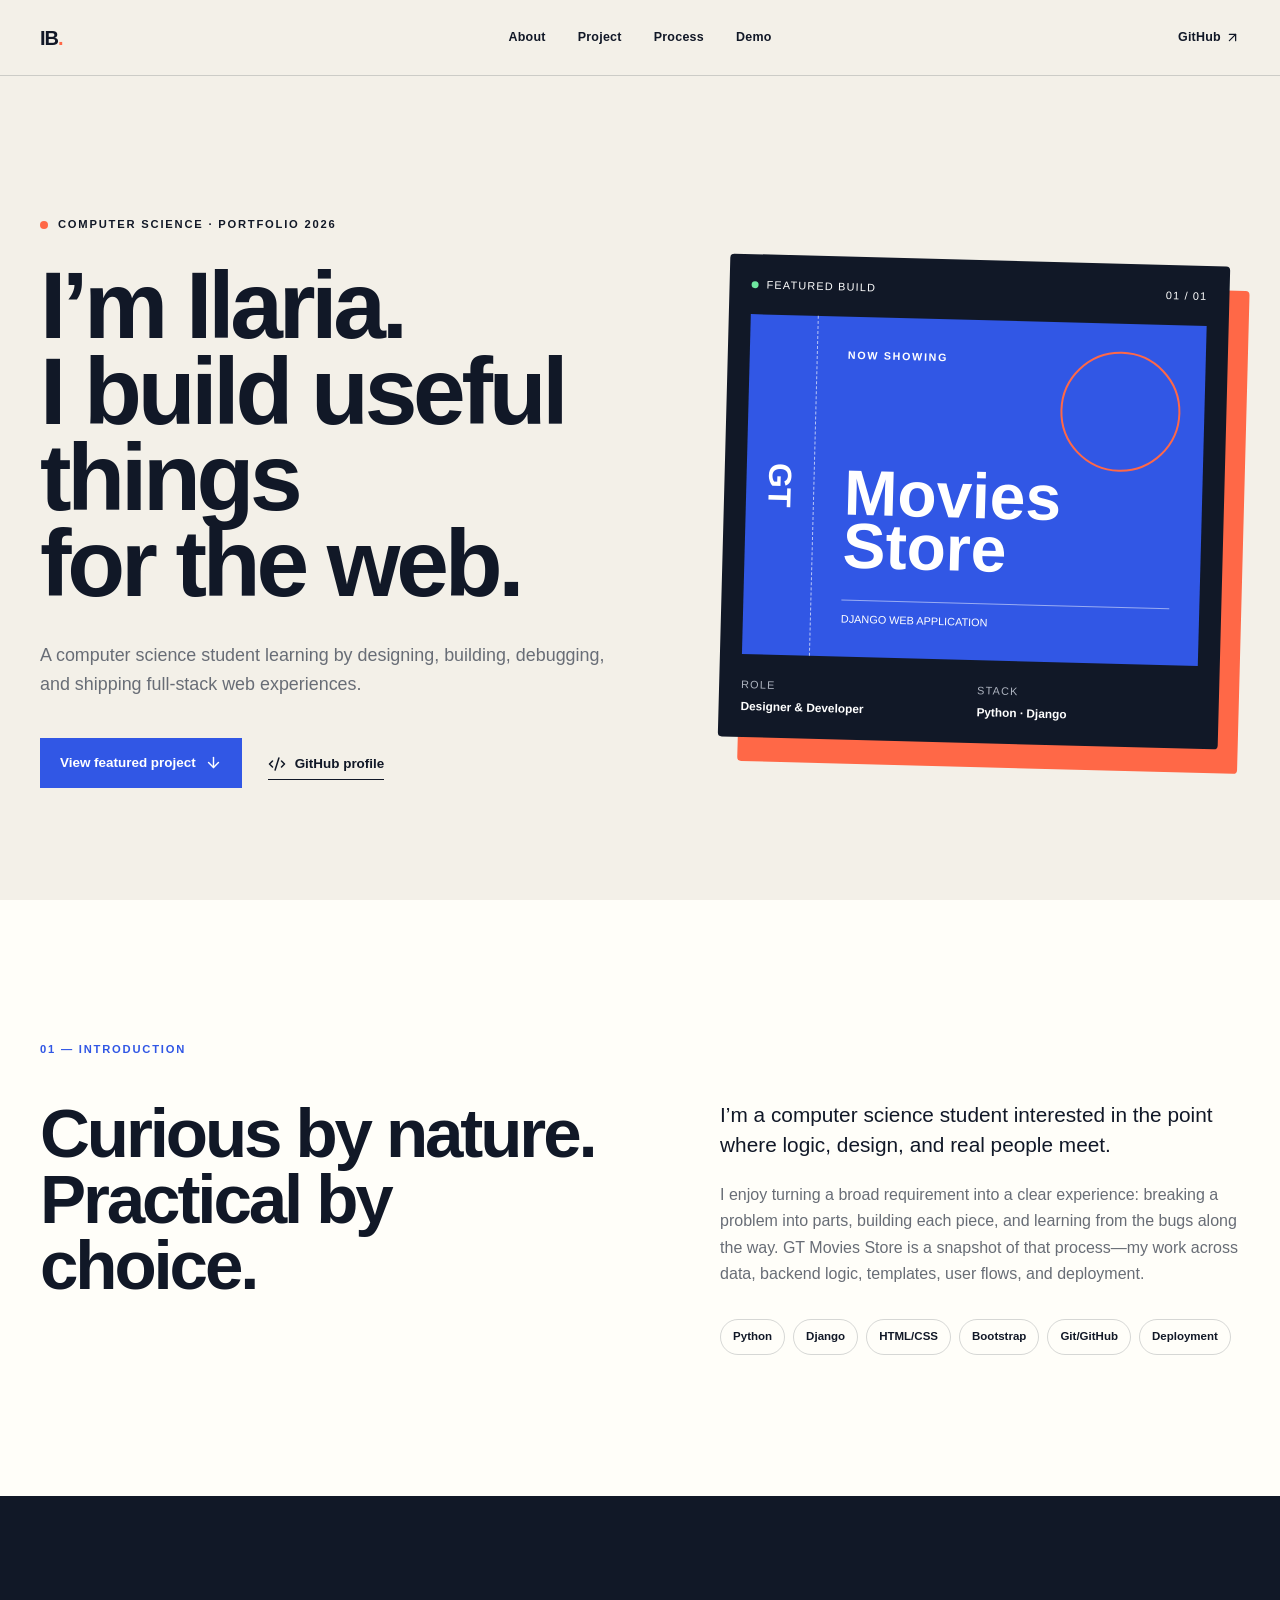
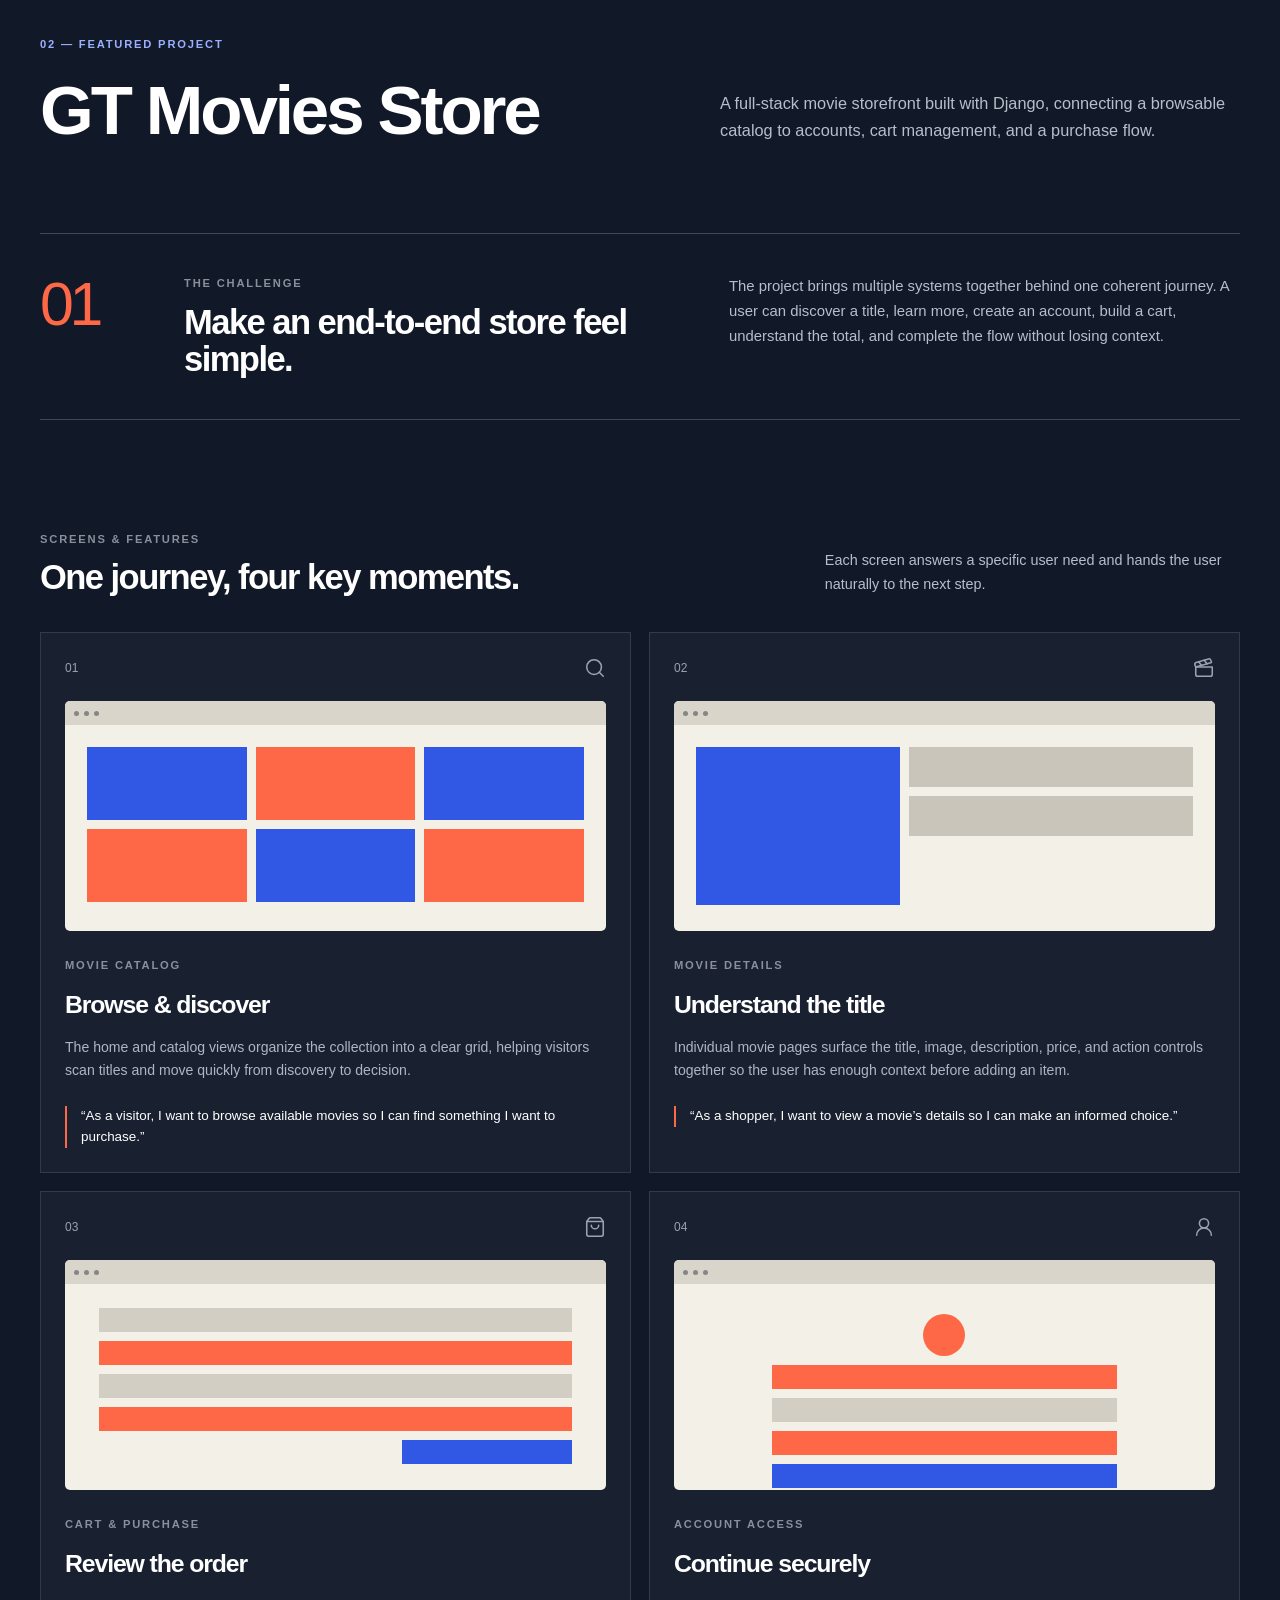
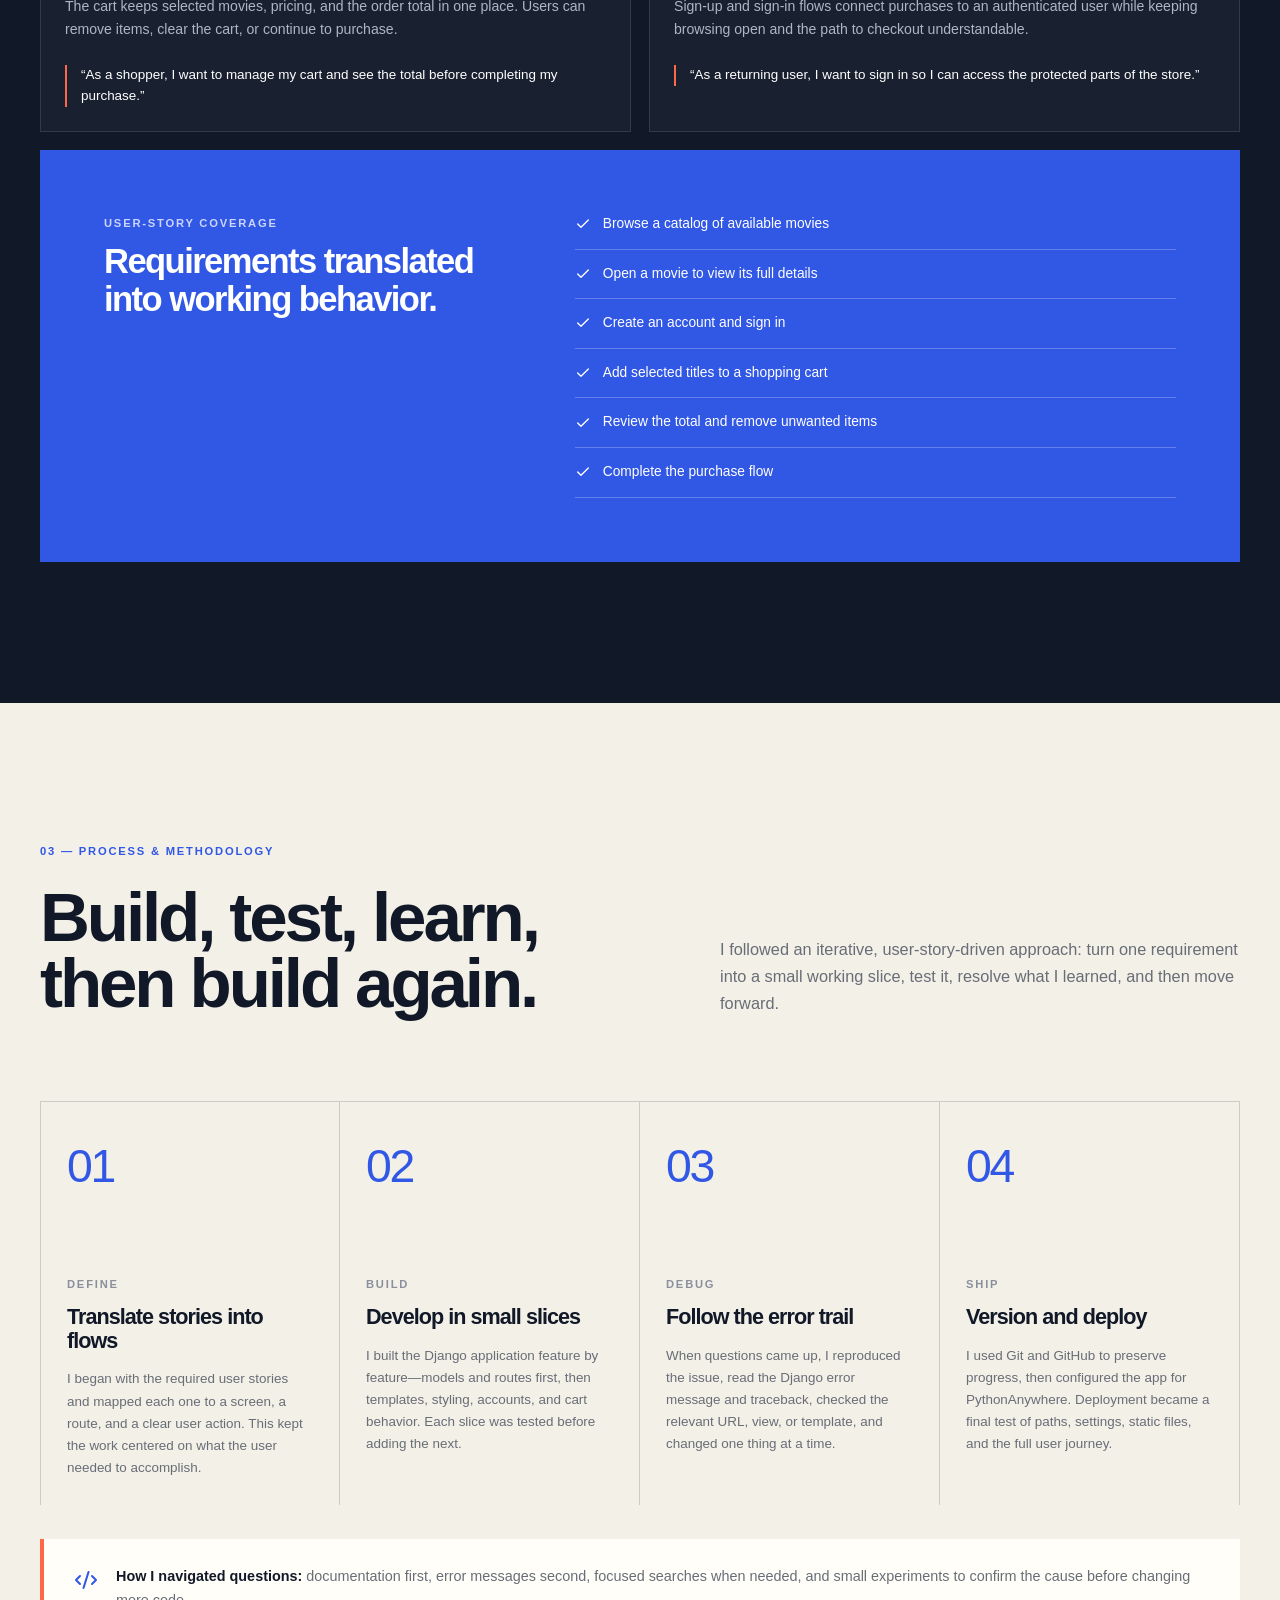
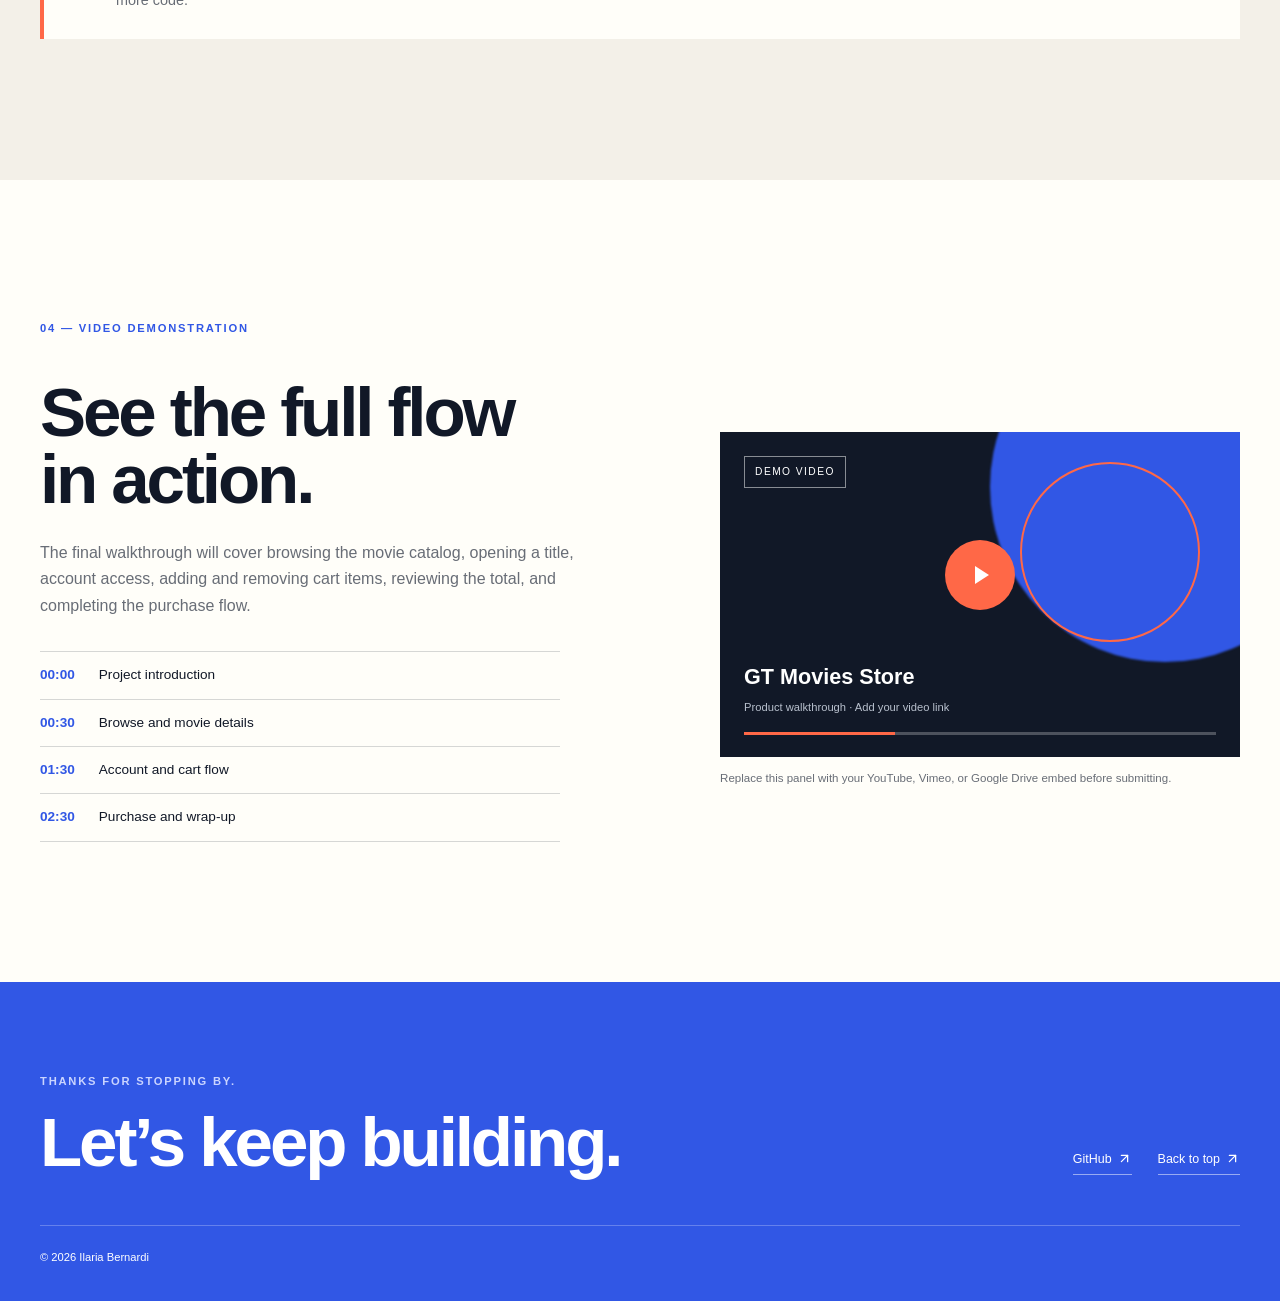
==== index.html @ 0d323225 "Add files via upload Add portfolio site" ====
<!DOCTYPE html><html lang="en"><head><meta charSet="utf-8"/><meta name="viewport" content="width=device-width, initial-scale=1"/><link rel="stylesheet" href="styles.css" data-rsc-css-href="styles.css" data-precedence="vite-rsc/importer-resources"/><link rel="modulepreload" fetchPriority="low" href="/_next/static/chunks/index-D5RfPrYv.js"/><script src="/_next/static/chunks/rolldown-runtime-C60lm6uB.js" type="module" async=""></script><script src="/_next/static/chunks/framework-D_rUT4EX.js" type="module" async=""></script><link rel="modulepreload" href="/_next/static/chunks/layout-segment-context-C2JPy1aR.js" crossorigin=""/><link rel="modulepreload" href="/_next/static/chunks/Icon-BFIcK819.js" crossorigin=""/><title>Ilaria Bernardi — Computer Science Portfolio</title><meta name="description" content="Portfolio of Ilaria Bernardi, featuring the GT Movies Store Django web application, its user stories, development process, and demo."/><meta property="og:title" content="Ilaria Bernardi — Computer Science Portfolio"/><meta property="og:description" content="Designing, building, and shipping useful experiences for the web."/><meta property="og:type" content="website"/><meta name="twitter:card" content="summary"/><meta name="twitter:title" content="Ilaria Bernardi — Computer Science Portfolio"/><meta name="twitter:description" content="Designing, building, and shipping useful experiences for the web."/><script>Object.assign(((self[Symbol.for("vinext.navigationRuntime")]??={bootstrap:{routeManifest:null},functions:{}}).bootstrap.rsc??={rsc:[]}),{params:{},nav:{"pathname":"/","searchParams":[]}})</script><link rel="modulepreload" href="/_next/static/chunks/index-D5RfPrYv.js" />
</head><body><main><header class="site-header"><a class="wordmark" href="#top" aria-label="Ilaria Bernardi, home">IB<span>.</span></a><nav aria-label="Primary navigation"><a href="#about">About</a><a href="#project">Project</a><a href="#process">Process</a><a href="#demo">Demo</a></nav><a class="header-link" href="https://github.com/ibernardi1" target="_blank" rel="noreferrer">GitHub <svg xmlns="http://www.w3.org/2000/svg" width="15" height="15" viewBox="0 0 24 24" fill="none" stroke="currentColor" stroke-width="2" stroke-linecap="round" stroke-linejoin="round" class="lucide lucide-arrow-up-right" aria-hidden="true"><path d="M7 7h10v10"></path><path d="M7 17 17 7"></path></svg></a></header><section class="hero" id="top"><div class="hero-copy"><p class="eyebrow">Computer Science · Portfolio 2026</p><h1>I’m Ilaria.<br/>I build useful things<br/>for the web.</h1><p class="hero-intro">A computer science student learning by designing, building, debugging, and shipping full-stack web experiences.</p><div class="hero-actions"><a class="button button-primary" href="#project">View featured project <svg xmlns="http://www.w3.org/2000/svg" width="17" height="17" viewBox="0 0 24 24" fill="none" stroke="currentColor" stroke-width="2" stroke-linecap="round" stroke-linejoin="round" class="lucide lucide-arrow-down" aria-hidden="true"><path d="M12 5v14"></path><path d="m19 12-7 7-7-7"></path></svg></a><a class="text-link" href="https://github.com/ibernardi1" target="_blank" rel="noreferrer"><svg xmlns="http://www.w3.org/2000/svg" width="18" height="18" viewBox="0 0 24 24" fill="none" stroke="currentColor" stroke-width="2" stroke-linecap="round" stroke-linejoin="round" class="lucide lucide-code-xml" aria-hidden="true"><path d="m18 16 4-4-4-4"></path><path d="m6 8-4 4 4 4"></path><path d="m14.5 4-5 16"></path></svg> GitHub profile</a></div></div><div class="hero-card" aria-label="Featured project summary"><div class="hero-card-top"><span class="status-dot"></span><span>Featured build</span><span class="card-index">01 / 01</span></div><div class="ticket-art" aria-hidden="true"><div class="ticket-spine">GT</div><div class="ticket-main"><span>Now showing</span><strong>Movies<br/>Store</strong><small>Django web application</small></div></div><div class="hero-card-bottom"><div><span>Role</span><strong>Designer &amp; Developer</strong></div><div><span>Stack</span><strong>Python · Django</strong></div></div></div></section><section class="about section" id="about"><div class="section-kicker">01 — Introduction</div><div class="about-grid"><h2>Curious by nature.<br/>Practical by choice.</h2><div class="about-copy"><p class="lead">I’m a computer science student interested in the point where logic, design, and real people meet.</p><p>I enjoy turning a broad requirement into a clear experience: breaking a problem into parts, building each piece, and learning from the bugs along the way. GT Movies Store is a snapshot of that process—my work across data, backend logic, templates, user flows, and deployment.</p><div class="skill-row" aria-label="Technical skills"><span>Python</span><span>Django</span><span>HTML/CSS</span><span>Bootstrap</span><span>Git/GitHub</span><span>Deployment</span></div></div></div></section><section class="project section" id="project"><div class="section-heading"><div><div class="section-kicker">02 — Featured project</div><h2>GT Movies Store</h2></div><p>A full-stack movie storefront built with Django, connecting a browsable catalog to accounts, cart management, and a purchase flow.</p></div><div class="project-overview"><div class="overview-number">01</div><div><p class="mini-label">The challenge</p><h3>Make an end-to-end store feel simple.</h3></div><p>The project brings multiple systems together behind one coherent journey. A user can discover a title, learn more, create an account, build a cart, understand the total, and complete the flow without losing context.</p></div><div class="screen-intro"><div><p class="mini-label">Screens &amp; features</p><h3>One journey, four key moments.</h3></div><p>Each screen answers a specific user need and hands the user naturally to the next step.</p></div><div class="screen-grid"><article class="screen-card"><div class="screen-card-header"><span>01</span><svg xmlns="http://www.w3.org/2000/svg" width="22" height="22" viewBox="0 0 24 24" fill="none" stroke="currentColor" stroke-width="1.7" stroke-linecap="round" stroke-linejoin="round" class="lucide lucide-search" aria-hidden="true"><path d="m21 21-4.34-4.34"></path><circle cx="11" cy="11" r="8"></circle></svg></div><div class="screen-preview" aria-hidden="true"><div class="preview-bar"><i></i><i></i><i></i></div><div class="preview-layout preview-01"><span></span><span></span><span></span><span></span><span></span><span></span></div></div><p class="mini-label">Movie catalog</p><h4>Browse &amp; discover</h4><p>The home and catalog views organize the collection into a clear grid, helping visitors scan titles and move quickly from discovery to decision.</p><blockquote>“<!-- -->As a visitor, I want to browse available movies so I can find something I want to purchase.<!-- -->”</blockquote></article><article class="screen-card"><div class="screen-card-header"><span>02</span><svg xmlns="http://www.w3.org/2000/svg" width="22" height="22" viewBox="0 0 24 24" fill="none" stroke="currentColor" stroke-width="1.7" stroke-linecap="round" stroke-linejoin="round" class="lucide lucide-clapperboard" aria-hidden="true"><path d="m12.296 3.464 3.02 3.956"></path><path d="M20.2 6 3 11l-.9-2.4c-.3-1.1.3-2.2 1.3-2.5l13.5-4c1.1-.3 2.2.3 2.5 1.3z"></path><path d="M3 11h18v8a2 2 0 0 1-2 2H5a2 2 0 0 1-2-2z"></path><path d="m6.18 5.276 3.1 3.899"></path></svg></div><div class="screen-preview" aria-hidden="true"><div class="preview-bar"><i></i><i></i><i></i></div><div class="preview-layout preview-02"><span></span><span></span><span></span><span></span><span></span><span></span></div></div><p class="mini-label">Movie details</p><h4>Understand the title</h4><p>Individual movie pages surface the title, image, description, price, and action controls together so the user has enough context before adding an item.</p><blockquote>“<!-- -->As a shopper, I want to view a movie’s details so I can make an informed choice.<!-- -->”</blockquote></article><article class="screen-card"><div class="screen-card-header"><span>03</span><svg xmlns="http://www.w3.org/2000/svg" width="22" height="22" viewBox="0 0 24 24" fill="none" stroke="currentColor" stroke-width="1.7" stroke-linecap="round" stroke-linejoin="round" class="lucide lucide-shopping-bag" aria-hidden="true"><path d="M16 10a4 4 0 0 1-8 0"></path><path d="M3.103 6.034h17.794"></path><path d="M3.4 5.467a2 2 0 0 0-.4 1.2V20a2 2 0 0 0 2 2h14a2 2 0 0 0 2-2V6.667a2 2 0 0 0-.4-1.2l-2-2.667A2 2 0 0 0 17 2H7a2 2 0 0 0-1.6.8z"></path></svg></div><div class="screen-preview" aria-hidden="true"><div class="preview-bar"><i></i><i></i><i></i></div><div class="preview-layout preview-03"><span></span><span></span><span></span><span></span><span></span><span></span></div></div><p class="mini-label">Cart &amp; purchase</p><h4>Review the order</h4><p>The cart keeps selected movies, pricing, and the order total in one place. Users can remove items, clear the cart, or continue to purchase.</p><blockquote>“<!-- -->As a shopper, I want to manage my cart and see the total before completing my purchase.<!-- -->”</blockquote></article><article class="screen-card"><div class="screen-card-header"><span>04</span><svg xmlns="http://www.w3.org/2000/svg" width="22" height="22" viewBox="0 0 24 24" fill="none" stroke="currentColor" stroke-width="1.7" stroke-linecap="round" stroke-linejoin="round" class="lucide lucide-user-round" aria-hidden="true"><circle cx="12" cy="8" r="5"></circle><path d="M20 21a8 8 0 0 0-16 0"></path></svg></div><div class="screen-preview" aria-hidden="true"><div class="preview-bar"><i></i><i></i><i></i></div><div class="preview-layout preview-04"><span></span><span></span><span></span><span></span><span></span><span></span></div></div><p class="mini-label">Account access</p><h4>Continue securely</h4><p>Sign-up and sign-in flows connect purchases to an authenticated user while keeping browsing open and the path to checkout understandable.</p><blockquote>“<!-- -->As a returning user, I want to sign in so I can access the protected parts of the store.<!-- -->”</blockquote></article></div><div class="stories-panel"><div><p class="mini-label">User-story coverage</p><h3>Requirements translated into working behavior.</h3></div><ul><li><svg xmlns="http://www.w3.org/2000/svg" width="16" height="16" viewBox="0 0 24 24" fill="none" stroke="currentColor" stroke-width="2" stroke-linecap="round" stroke-linejoin="round" class="lucide lucide-check" aria-hidden="true"><path d="M20 6 9 17l-5-5"></path></svg>Browse a catalog of available movies</li><li><svg xmlns="http://www.w3.org/2000/svg" width="16" height="16" viewBox="0 0 24 24" fill="none" stroke="currentColor" stroke-width="2" stroke-linecap="round" stroke-linejoin="round" class="lucide lucide-check" aria-hidden="true"><path d="M20 6 9 17l-5-5"></path></svg>Open a movie to view its full details</li><li><svg xmlns="http://www.w3.org/2000/svg" width="16" height="16" viewBox="0 0 24 24" fill="none" stroke="currentColor" stroke-width="2" stroke-linecap="round" stroke-linejoin="round" class="lucide lucide-check" aria-hidden="true"><path d="M20 6 9 17l-5-5"></path></svg>Create an account and sign in</li><li><svg xmlns="http://www.w3.org/2000/svg" width="16" height="16" viewBox="0 0 24 24" fill="none" stroke="currentColor" stroke-width="2" stroke-linecap="round" stroke-linejoin="round" class="lucide lucide-check" aria-hidden="true"><path d="M20 6 9 17l-5-5"></path></svg>Add selected titles to a shopping cart</li><li><svg xmlns="http://www.w3.org/2000/svg" width="16" height="16" viewBox="0 0 24 24" fill="none" stroke="currentColor" stroke-width="2" stroke-linecap="round" stroke-linejoin="round" class="lucide lucide-check" aria-hidden="true"><path d="M20 6 9 17l-5-5"></path></svg>Review the total and remove unwanted items</li><li><svg xmlns="http://www.w3.org/2000/svg" width="16" height="16" viewBox="0 0 24 24" fill="none" stroke="currentColor" stroke-width="2" stroke-linecap="round" stroke-linejoin="round" class="lucide lucide-check" aria-hidden="true"><path d="M20 6 9 17l-5-5"></path></svg>Complete the purchase flow</li></ul></div></section><section class="process section" id="process"><div class="section-heading process-heading"><div><div class="section-kicker">03 — Process &amp; methodology</div><h2>Build, test, learn,<br/>then build again.</h2></div><p>I followed an iterative, user-story-driven approach: turn one requirement into a small working slice, test it, resolve what I learned, and then move forward.</p></div><div class="process-list"><article><span class="process-number">0<!-- -->1</span><p class="mini-label">Define</p><h3>Translate stories into flows</h3><p>I began with the required user stories and mapped each one to a screen, a route, and a clear user action. This kept the work centered on what the user needed to accomplish.</p></article><article><span class="process-number">0<!-- -->2</span><p class="mini-label">Build</p><h3>Develop in small slices</h3><p>I built the Django application feature by feature—models and routes first, then templates, styling, accounts, and cart behavior. Each slice was tested before adding the next.</p></article><article><span class="process-number">0<!-- -->3</span><p class="mini-label">Debug</p><h3>Follow the error trail</h3><p>When questions came up, I reproduced the issue, read the Django error message and traceback, checked the relevant URL, view, or template, and changed one thing at a time.</p></article><article><span class="process-number">0<!-- -->4</span><p class="mini-label">Ship</p><h3>Version and deploy</h3><p>I used Git and GitHub to preserve progress, then configured the app for PythonAnywhere. Deployment became a final test of paths, settings, static files, and the full user journey.</p></article></div><div class="method-note"><svg xmlns="http://www.w3.org/2000/svg" width="24" height="24" viewBox="0 0 24 24" fill="none" stroke="currentColor" stroke-width="2" stroke-linecap="round" stroke-linejoin="round" class="lucide lucide-code-xml" aria-hidden="true"><path d="m18 16 4-4-4-4"></path><path d="m6 8-4 4 4 4"></path><path d="m14.5 4-5 16"></path></svg><p><strong>How I navigated questions:</strong> documentation first, error messages second, focused searches when needed, and small experiments to confirm the cause before changing more code.</p></div></section><section class="demo section" id="demo"><div class="section-kicker">04 — Video demonstration</div><div class="demo-grid"><div><h2>See the full flow<br/>in action.</h2><p>The final walkthrough will cover browsing the movie catalog, opening a title, account access, adding and removing cart items, reviewing the total, and completing the purchase flow.</p><ol><li><span>00:00</span> Project introduction</li><li><span>00:30</span> Browse and movie details</li><li><span>01:30</span> Account and cart flow</li><li><span>02:30</span> Purchase and wrap-up</li></ol></div><div class="video-placeholder"><div class="video-frame"><div class="video-label">Demo video</div><div class="play-button" aria-hidden="true"><span></span></div><div class="video-copy"><strong>GT Movies Store</strong><span>Product walkthrough · Add your video link</span></div><div class="video-progress"><span></span></div></div><p>Replace this panel with your YouTube, Vimeo, or Google Drive embed before submitting.</p></div></div></section><footer><div><p class="eyebrow">Thanks for stopping by.</p><h2>Let’s keep building.</h2></div><div class="footer-links"><a href="https://github.com/ibernardi1" target="_blank" rel="noreferrer">GitHub <svg xmlns="http://www.w3.org/2000/svg" width="15" height="15" viewBox="0 0 24 24" fill="none" stroke="currentColor" stroke-width="2" stroke-linecap="round" stroke-linejoin="round" class="lucide lucide-arrow-up-right" aria-hidden="true"><path d="M7 7h10v10"></path><path d="M7 17 17 7"></path></svg></a><a href="#top">Back to top <svg xmlns="http://www.w3.org/2000/svg" width="15" height="15" viewBox="0 0 24 24" fill="none" stroke="currentColor" stroke-width="2" stroke-linecap="round" stroke-linejoin="round" class="lucide lucide-arrow-up-right" aria-hidden="true"><path d="M7 7h10v10"></path><path d="M7 17 17 7"></path></svg></a></div><p class="copyright">© 2026 Ilaria Bernardi</p></footer></main><script type="module" src="/_next/static/chunks/index-D5RfPrYv.js" id="_R_" async=""></script><script>((self[Symbol.for("vinext.navigationRuntime")]??={bootstrap:{routeManifest:null},functions:{}}).bootstrap.rsc??={rsc:[]}).rsc.push("0:{\"page:/\":\"$L1\",\"layout:/\":\"$L2\",\"route:/\":\"$L3\",\"__route\":\"route:/\",\"__interceptionContext\":null,\"__layoutIds\":[\"layout:/\"],\"__rootLayout\":\"/\",\"__bfcacheSegmentIdentities\":{\"layout:/\":\"[\\\"layout\\\",\\\"layout:/\\\",\\\"root-boundary:/\\\",\\\"\\\"]\",\"page:/\":\"[\\\"page\\\",\\\"page:/\\\",\\\"root-boundary:/\\\",\\\"\\\"]\"},\"__srcPage\":[\"page\"],\"__layoutFlags\":{\"layout:/\":\"s\"},\"__artifactCompatibility\":{\"schemaVersion\":1,\"graphVersion\":\"app-route-graph:1177fd80f83fa7b0\",\"deploymentVersion\":\"fceb6784-4824-4430-a754-8d3ae7338daf\",\"appElementsSchemaVersion\":1,\"rscPayloadSchemaVersion\":1,\"rootBoundaryId\":\"/\",\"renderEpoch\":null}}\n")</script><script>((self[Symbol.for("vinext.navigationRuntime")]??={bootstrap:{routeManifest:null},functions:{}}).bootstrap.rsc??={rsc:[]}).rsc.push("4:I[\"8c0f216c4604\",[],\"Children\",1]\n")</script><script>((self[Symbol.for("vinext.navigationRuntime")]??={bootstrap:{routeManifest:null},functions:{}}).bootstrap.rsc??={rsc:[]}).rsc.push("5:I[\"593f344dc510\",[],\"GlobalErrorBoundary\",1]\n")</script><script>((self[Symbol.for("vinext.navigationRuntime")]??={bootstrap:{routeManifest:null},functions:{}}).bootstrap.rsc??={rsc:[]}).rsc.push("6:I[\"0b874ad30386\",[],\"default\",1]\n")</script><script>((self[Symbol.for("vinext.navigationRuntime")]??={bootstrap:{routeManifest:null},functions:{}}).bootstrap.rsc??={rsc:[]}).rsc.push("7:I[\"593f344dc510\",[],\"ErrorBoundary\",1]\n")</script><script>((self[Symbol.for("vinext.navigationRuntime")]??={bootstrap:{routeManifest:null},functions:{}}).bootstrap.rsc??={rsc:[]}).rsc.push("8:I[\"15c18cfaeeff\",[],\"LayoutSegmentProvider\",1]\n")</script><script>((self[Symbol.for("vinext.navigationRuntime")]??={bootstrap:{routeManifest:null},functions:{}}).bootstrap.rsc??={rsc:[]}).rsc.push("9:I[\"8c0f216c4604\",[],\"Slot\",1]\n")</script><script>((self[Symbol.for("vinext.navigationRuntime")]??={bootstrap:{routeManifest:null},functions:{}}).bootstrap.rsc??={rsc:[]}).rsc.push("a:I[\"593f344dc510\",[],\"NotFoundBoundary\",1]\n")</script><script>((self[Symbol.for("vinext.navigationRuntime")]??={bootstrap:{routeManifest:null},functions:{}}).bootstrap.rsc??={rsc:[]}).rsc.push("b:I[\"9276801271d6\",[],\"AppRouterScrollTarget\",1]\n")</script><script>((self[Symbol.for("vinext.navigationRuntime")]??={bootstrap:{routeManifest:null},functions:{}}).bootstrap.rsc??={rsc:[]}).rsc.push("c:I[\"593f344dc510\",[],\"RedirectBoundary\",1]\n")</script><script>((self[Symbol.for("vinext.navigationRuntime")]??={bootstrap:{routeManifest:null},functions:{}}).bootstrap.rsc??={rsc:[]}).rsc.push(":HL[\"styles.css\",\"style\"     ]\n")</script><script>((self[Symbol.for("vinext.navigationRuntime")]??={bootstrap:{routeManifest:null},functions:{}}).bootstrap.rsc??={rsc:[]}).rsc.push("2:[[[\"$\",\"link\",\"css:styles.css\",{\"rel\":\"stylesheet\",\"precedence\":\"vite-rsc/importer-resources\",\"href\":\"styles.css\",\"data-rsc-css-href\":\"styles.css\"}],\"$undefined\"],[\"$\",\"html\",null,{\"lang\":\"en\",\"children\":[\"$\",\"body\",null,{\"children\":[\"$\",\"$L4\",null,{}]}]}]]\n")</script><script>((self[Symbol.for("vinext.navigationRuntime")]??={bootstrap:{routeManifest:null},functions:{}}).bootstrap.rsc??={rsc:[]}).rsc.push("3:[[[\"$\",\"meta\",null,{\"charSet\":\"utf-8\"}],[[\"$\",\"title\",\"0\",{\"children\":\"Ilaria Bernardi — Computer Science Portfolio\"}],[\"$\",\"meta\",\"1\",{\"name\":\"description\",\"content\":\"Portfolio of Ilaria Bernardi, featuring the GT Movies Store Django web application, its user stories, development process, and demo.\"}],[\"$\",\"meta\",\"2\",{\"property\":\"og:title\",\"content\":\"Ilaria Bernardi — Computer Science Portfolio\"}],[\"$\",\"meta\",\"3\",{\"property\":\"og:description\",\"content\":\"Designing, building, and shipping useful experiences for the web.\"}],[\"$\",\"meta\",\"4\",{\"property\":\"og:type\",\"content\":\"website\"}],[\"$\",\"meta\",\"5\",{\"name\":\"twitter:card\",\"content\":\"summary\"}],[\"$\",\"meta\",\"6\",{\"name\":\"twitter:title\",\"content\":\"Ilaria Bernardi — Computer Science Portfolio\"}],[\"$\",\"meta\",\"7\",{\"name\":\"twitter:description\",\"content\":\"Designing, building, and shipping useful experiences for the web.\"}]],[[\"$\",\"meta\",\"0\",{\"name\":\"viewport\",\"content\":\"width=device-width, initial-scale=1\"}]]],[\"$\",\"$L5\",null,{\"fallback\":\"$6\",\"children\":[\"$\",\"$L7\",null,{\"fallback\":\"$6\",\"children\":[\"$\",\"$L8\",null,{\"providerId\":\"layout:/\",\"segmentMap\":{\"children\":[]},\"children\":[\"$\",\"$L9\",null,{\"id\":\"layout:/\",\"parallelSlots\":\"$undefined\",\"children\":[\"$\",\"$La\",null,{\"resetKey\":\"\",\"fallback\":[[\"$\",\"title\",null,{\"children\":\"404: This page could not be found.\"}],[\"$\",\"div\",null,{\"style\":{\"fontFamily\":\"system-ui,\\\"Segoe UI\\\",Roboto,Helvetica,Arial,sans-serif,\\\"Apple Color Emoji\\\",\\\"Segoe UI Emoji\\\"\",\"height\":\"100vh\",\"textAlign\":\"center\",\"display\":\"flex\",\"flexDirection\":\"column\",\"alignItems\":\"center\",\"justifyContent\":\"center\"},\"children\":[\"$\",\"div\",null,{\"children\":[[\"$\",\"style\",null,{\"dangerouslySetInnerHTML\":{\"__html\":\"body{color:#000;background:#fff;margin:0}.next-error-h1{border-right:1px solid rgba(0,0,0,.3)}@media (prefers-color-scheme:dark){body{color:#fff;background:#000}.next-error-h1{border-right:1px solid rgba(255,255,255,.3)}}\"}}],[\"$\",\"h1\",null,{\"className\":\"next-error-h1\",\"style\":{\"display\":\"inline-block\",\"margin\":\"0 20px 0 0\",\"padding\":\"0 23px 0 0\",\"fontSize\":24,\"fontWeight\":500,\"verticalAlign\":\"top\",\"lineHeight\":\"49px\"},\"children\":404}],[\"$\",\"div\",null,{\"style\":{\"display\":\"inline-block\"},\"children\":[\"$\",\"h2\",null,{\"style\":{\"fontSize\":14,\"fontWeight\":400,\"lineHeight\":\"49px\",\"margin\":0},\"children\":\"This page could not be found.\"}]}]]}]}]],\"children\":[\"$\",\"$Lb\",null,{\"children\":[\"$\",\"$Lc\",null,{\"children\":[[\"$\",\"$L8\",null,{\"providerId\":\"page:/\",\"segmentMap\":{\"children\":[\"__PAGE__\"]},\"children\":[\"$\",\"$L9\",null,{\"id\":\"page:/\"}]}],null]}]}]}]}]}]}]}],null,null]\n")</script><script>((self[Symbol.for("vinext.navigationRuntime")]??={bootstrap:{routeManifest:null},functions:{}}).bootstrap.rsc??={rsc:[]}).rsc.push("d:I[\"339f946bc456\",[],\"default\",1]\n")</script><script>((self[Symbol.for("vinext.navigationRuntime")]??={bootstrap:{routeManifest:null},functions:{}}).bootstrap.rsc??={rsc:[]}).rsc.push("1:[\"$\",\"main\",null,{\"children\":[[\"$\",\"header\",null,{\"className\":\"site-header\",\"children\":[[\"$\",\"a\",null,{\"className\":\"wordmark\",\"href\":\"#top\",\"aria-label\":\"Ilaria Bernardi, home\",\"children\":[\"IB\",[\"$\",\"span\",null,{\"children\":\".\"}]]}],[\"$\",\"nav\",null,{\"aria-label\":\"Primary navigation\",\"children\":[[\"$\",\"a\",null,{\"href\":\"#about\",\"children\":\"About\"}],[\"$\",\"a\",null,{\"href\":\"#project\",\"children\":\"Project\"}],[\"$\",\"a\",null,{\"href\":\"#process\",\"children\":\"Process\"}],[\"$\",\"a\",null,{\"href\":\"#demo\",\"children\":\"Demo\"}]]}],[\"$\",\"a\",null,{\"className\":\"header-link\",\"href\":\"https://github.com/ibernardi1\",\"target\":\"_blank\",\"rel\":\"noreferrer\",\"children\":[\"GitHub \",[\"$\",\"$Ld\",null,{\"ref\":\"$undefined\",\"iconNode\":[[\"path\",{\"d\":\"M7 7h10v10\",\"key\":\"1tivn9\"}],[\"path\",{\"d\":\"M7 17 17 7\",\"key\":\"1vkiza\"}]],\"className\":\"lucide-arrow-up-right\",\"aria-hidden\":\"true\",\"size\":15}]]}]]}],[\"$\",\"section\",null,{\"className\":\"hero\",\"id\":\"top\",\"children\":[[\"$\",\"div\",null,{\"className\":\"hero-copy\",\"children\":[[\"$\",\"p\",null,{\"className\":\"eyebrow\",\"children\":\"Computer Science · Portfolio 2026\"}],[\"$\",\"h1\",null,{\"children\":[\"I’m Ilaria.\",[\"$\",\"br\",null,{}],\"I build useful things\",[\"$\",\"br\",null,{}],\"for the web.\"]}],[\"$\",\"p\",null,{\"className\":\"hero-intro\",\"children\":\"A computer science student learning by designing, building, debugging, and shipping full-stack web experiences.\"}],[\"$\",\"div\",null,{\"className\":\"hero-actions\",\"children\":[[\"$\",\"a\",null,{\"className\":\"button button-primary\",\"href\":\"#project\",\"children\":[\"View featured project \",[\"$\",\"$Ld\",null,{\"ref\":\"$undefined\",\"iconNode\":[[\"path\",{\"d\":\"M12 5v14\",\"key\":\"s699le\"}],[\"path\",{\"d\":\"m19 12-7 7-7-7\",\"key\":\"1idqje\"}]],\"className\":\"lucide-arrow-down\",\"aria-hidden\":\"true\",\"size\":17}]]}],[\"$\",\"a\",null,{\"className\":\"text-link\",\"href\":\"https://github.com/ibernardi1\",\"target\":\"_blank\",\"rel\":\"noreferrer\",\"children\":[[\"$\",\"$Ld\",null,{\"ref\":\"$undefined\",\"iconNode\":[[\"path\",{\"d\":\"m18 16 4-4-4-4\",\"key\":\"1inbqp\"}],[\"path\",{\"d\":\"m6 8-4 4 4 4\",\"key\":\"15zrgr\"}],[\"path\",{\"d\":\"m14.5 4-5 16\",\"key\":\"e7oirm\"}]],\"className\":\"lucide-code-xml\",\"aria-hidden\":\"true\",\"size\":18}],\" GitHub profile\"]}]]}]]}],[\"$\",\"div\",null,{\"className\":\"hero-card\",\"aria-label\":\"Featured project summary\",\"children\":[[\"$\",\"div\",null,{\"className\":\"hero-card-top\",\"children\":[[\"$\",\"span\",null,{\"className\":\"status-dot\"}],[\"$\",\"span\",null,{\"children\":\"Featured build\"}],[\"$\",\"span\",null,{\"className\":\"card-index\",\"children\":\"01 / 01\"}]]}],[\"$\",\"div\",null,{\"className\":\"ticket-art\",\"aria-hidden\":\"true\",\"children\":[[\"$\",\"div\",null,{\"className\":\"ticket-spine\",\"children\":\"GT\"}],[\"$\",\"div\",null,{\"className\":\"ticket-main\",\"children\":[[\"$\",\"span\",null,{\"children\":\"Now showing\"}],[\"$\",\"strong\",null,{\"children\":[\"Movies\",[\"$\",\"br\",null,{}],\"Store\"]}],[\"$\",\"small\",null,{\"children\":\"Django web application\"}]]}]]}],[\"$\",\"div\",null,{\"className\":\"hero-card-bottom\",\"children\":[[\"$\",\"div\",null,{\"children\":[[\"$\",\"span\",null,{\"children\":\"Role\"}],[\"$\",\"strong\",null,{\"children\":\"Designer \u0026 Developer\"}]]}],[\"$\",\"div\",null,{\"children\":[[\"$\",\"span\",null,{\"children\":\"Stack\"}],[\"$\",\"strong\",null,{\"children\":\"Python · Django\"}]]}]]}]]}]]}],[\"$\",\"section\",null,{\"className\":\"about section\",\"id\":\"about\",\"children\":[[\"$\",\"div\",null,{\"className\":\"section-kicker\",\"children\":\"01 — Introduction\"}],[\"$\",\"div\",null,{\"className\":\"about-grid\",\"children\":[[\"$\",\"h2\",null,{\"children\":[\"Curious by nature.\",[\"$\",\"br\",null,{}],\"Practical by choice.\"]}],[\"$\",\"div\",null,{\"className\":\"about-copy\",\"children\":[[\"$\",\"p\",null,{\"className\":\"lead\",\"children\":\"I’m a computer science student interested in the point where logic, design, and real people meet.\"}],[\"$\",\"p\",null,{\"children\":\"I enjoy turning a broad requirement into a clear experience: breaking a problem into parts, building each piece, and learning from the bugs along the way. GT Movies Store is a snapshot of that process—my work across data, backend logic, templates, user flows, and deployment.\"}],[\"$\",\"div\",null,{\"className\":\"skill-row\",\"aria-label\":\"Technical skills\",\"children\":[[\"$\",\"span\",\"Python\",{\"children\":\"Python\"}],[\"$\",\"span\",\"Django\",{\"children\":\"Django\"}],[\"$\",\"span\",\"HTML/CSS\",{\"children\":\"HTML/CSS\"}],[\"$\",\"span\",\"Bootstrap\",{\"children\":\"Bootstrap\"}],[\"$\",\"span\",\"Git/GitHub\",{\"children\":\"Git/GitHub\"}],[\"$\",\"span\",\"Deployment\",{\"children\":\"Deployment\"}]]}]]}]]}]]}],[\"$\",\"section\",null,{\"className\":\"project section\",\"id\":\"project\",\"children\":[[\"$\",\"div\",null,{\"className\":\"section-heading\",\"children\":[[\"$\",\"div\",null,{\"children\":[[\"$\",\"div\",null,{\"className\":\"section-kicker\",\"children\":\"02 — Featured project\"}],[\"$\",\"h2\",null,{\"children\":\"GT Movies Store\"}]]}],[\"$\",\"p\",null,{\"children\":\"A full-stack movie storefront built with Django, connecting a browsable catalog to accounts, cart management, and a purchase flow.\"}]]}],\"$Le\",\"$Lf\",\"$L10\",\"$L11\"]}],\"$L12\",\"$L13\",\"$L14\"]}]\n")</script><script>((self[Symbol.for("vinext.navigationRuntime")]??={bootstrap:{routeManifest:null},functions:{}}).bootstrap.rsc??={rsc:[]}).rsc.push("e:[\"$\",\"div\",null,{\"className\":\"project-overview\",\"children\":[[\"$\",\"div\",null,{\"className\":\"overview-number\",\"children\":\"01\"}],[\"$\",\"div\",null,{\"children\":[[\"$\",\"p\",null,{\"className\":\"mini-label\",\"children\":\"The challenge\"}],[\"$\",\"h3\",null,{\"children\":\"Make an end-to-end store feel simple.\"}]]}],[\"$\",\"p\",null,{\"children\":\"The project brings multiple systems together behind one coherent journey. A user can discover a title, learn more, create an account, build a cart, understand the total, and complete the flow without losing context.\"}]]}]\n")</script><script>((self[Symbol.for("vinext.navigationRuntime")]??={bootstrap:{routeManifest:null},functions:{}}).bootstrap.rsc??={rsc:[]}).rsc.push("f:[\"$\",\"div\",null,{\"className\":\"screen-intro\",\"children\":[[\"$\",\"div\",null,{\"children\":[[\"$\",\"p\",null,{\"className\":\"mini-label\",\"children\":\"Screens \u0026 features\"}],[\"$\",\"h3\",null,{\"children\":\"One journey, four key moments.\"}]]}],[\"$\",\"p\",null,{\"children\":\"Each screen answers a specific user need and hands the user naturally to the next step.\"}]]}]\n")</script><script>((self[Symbol.for("vinext.navigationRuntime")]??={bootstrap:{routeManifest:null},functions:{}}).bootstrap.rsc??={rsc:[]}).rsc.push("10:[\"$\",\"div\",null,{\"className\":\"screen-grid\",\"children\":[[\"$\",\"article\",\"01\",{\"className\":\"screen-card\",\"children\":[[\"$\",\"div\",null,{\"className\":\"screen-card-header\",\"children\":[[\"$\",\"span\",null,{\"children\":\"01\"}],[\"$\",\"$Ld\",null,{\"ref\":\"$undefined\",\"iconNode\":[[\"path\",{\"d\":\"m21 21-4.34-4.34\",\"key\":\"14j7rj\"}],[\"circle\",{\"cx\":\"11\",\"cy\":\"11\",\"r\":\"8\",\"key\":\"4ej97u\"}]],\"className\":\"lucide-search\",\"aria-hidden\":\"true\",\"size\":22,\"strokeWidth\":1.7}]]}],[\"$\",\"div\",null,{\"className\":\"screen-preview\",\"aria-hidden\":\"true\",\"children\":[[\"$\",\"div\",null,{\"className\":\"preview-bar\",\"children\":[[\"$\",\"i\",null,{}],[\"$\",\"i\",null,{}],[\"$\",\"i\",null,{}]]}],[\"$\",\"div\",null,{\"className\":\"preview-layout preview-01\",\"children\":[[\"$\",\"span\",null,{}],[\"$\",\"span\",null,{}],[\"$\",\"span\",null,{}],[\"$\",\"span\",null,{}],[\"$\",\"span\",null,{}],[\"$\",\"span\",null,{}]]}]]}],[\"$\",\"p\",null,{\"className\":\"mini-label\",\"children\":\"Movie catalog\"}],[\"$\",\"h4\",null,{\"children\":\"Browse \u0026 discover\"}],[\"$\",\"p\",null,{\"children\":\"The home and catalog views organize the collection into a clear grid, helping visitors scan titles and move quickly from discovery to decision.\"}],[\"$\",\"blockquote\",null,{\"children\":[\"“\",\"As a visitor, I want to browse available movies so I can find something I want to purchase.\",\"”\"]}]]}],[\"$\",\"article\",\"02\",{\"className\":\"screen-card\",\"children\":[[\"$\",\"div\",null,{\"className\":\"screen-card-header\",\"children\":[[\"$\",\"span\",null,{\"children\":\"02\"}],[\"$\",\"$Ld\",null,{\"ref\":\"$undefined\",\"iconNode\":[[\"path\",{\"d\":\"m12.296 3.464 3.02 3.956\",\"key\":\"qash78\"}],[\"path\",{\"d\":\"M20.2 6 3 11l-.9-2.4c-.3-1.1.3-2.2 1.3-2.5l13.5-4c1.1-.3 2.2.3 2.5 1.3z\",\"key\":\"1h7j8b\"}],[\"path\",{\"d\":\"M3 11h18v8a2 2 0 0 1-2 2H5a2 2 0 0 1-2-2z\",\"key\":\"4lm6w1\"}],[\"path\",{\"d\":\"m6.18 5.276 3.1 3.899\",\"key\":\"zjj9t3\"}]],\"className\":\"lucide-clapperboard\",\"aria-hidden\":\"true\",\"size\":22,\"strokeWidth\":1.7}]]}],[\"$\",\"div\",null,{\"className\":\"screen-preview\",\"aria-hidden\":\"true\",\"children\":[[\"$\",\"div\",null,{\"className\":\"preview-bar\",\"children\":[[\"$\",\"i\",null,{}],[\"$\",\"i\",null,{}],[\"$\",\"i\",null,{}]]}],[\"$\",\"div\",null,{\"className\":\"preview-layout preview-02\",\"children\":[[\"$\",\"span\",null,{}],[\"$\",\"span\",null,{}],[\"$\",\"span\",null,{}],[\"$\",\"span\",null,{}],[\"$\",\"span\",null,{}],[\"$\",\"span\",null,{}]]}]]}],[\"$\",\"p\",null,{\"className\":\"mini-label\",\"children\":\"Movie details\"}],[\"$\",\"h4\",null,{\"children\":\"Understand the title\"}],[\"$\",\"p\",null,{\"children\":\"Individual movie pages surface the title, image, description, price, and action controls together so the user has enough context before adding an item.\"}],[\"$\",\"blockquote\",null,{\"children\":[\"“\",\"As a shopper, I want to view a movie’s details so I can make an informed choice.\",\"”\"]}]]}],[\"$\",\"article\",\"03\",{\"className\":\"screen-card\",\"children\":[[\"$\",\"div\",null,{\"className\":\"screen-card-header\",\"children\":[[\"$\",\"span\",null,{\"children\":\"03\"}],[\"$\",\"$Ld\",null,{\"ref\":\"$undefined\",\"iconNode\":[[\"path\",{\"d\":\"M16 10a4 4 0 0 1-8 0\",\"key\":\"1ltviw\"}],[\"path\",{\"d\":\"M3.103 6.034h17.794\",\"key\":\"awc11p\"}],[\"path\",{\"d\":\"M3.4 5.467a2 2 0 0 0-.4 1.2V20a2 2 0 0 0 2 2h14a2 2 0 0 0 2-2V6.667a2 2 0 0 0-.4-1.2l-2-2.667A2 2 0 0 0 17 2H7a2 2 0 0 0-1.6.8z\",\"key\":\"o988cm\"}]],\"className\":\"lucide-shopping-bag\",\"aria-hidden\":\"true\",\"size\":22,\"strokeWidth\":1.7}]]}],[\"$\",\"div\",null,{\"className\":\"screen-preview\",\"aria-hidden\":\"true\",\"children\":[[\"$\",\"div\",null,{\"className\":\"preview-bar\",\"children\":[[\"$\",\"i\",null,{}],[\"$\",\"i\",null,{}],[\"$\",\"i\",null,{}]]}],[\"$\",\"div\",null,{\"className\":\"preview-layout preview-03\",\"children\":[[\"$\",\"span\",null,{}],[\"$\",\"span\",null,{}],[\"$\",\"span\",null,{}],[\"$\",\"span\",null,{}],[\"$\",\"span\",null,{}],[\"$\",\"span\",null,{}]]}]]}],[\"$\",\"p\",null,{\"className\":\"mini-label\",\"children\":\"Cart \u0026 purchase\"}],[\"$\",\"h4\",null,{\"children\":\"Review the order\"}],[\"$\",\"p\",null,{\"children\":\"The cart keeps selected movies, pricing, and the order total in one place. Users can remove items, clear the cart, or continue to purchase.\"}],[\"$\",\"blockquote\",null,{\"children\":[\"“\",\"As a shopper, I want to manage my cart and see the total before completing my purchase.\",\"”\"]}]]}],[\"$\",\"article\",\"04\",{\"className\":\"screen-card\",\"children\":[[\"$\",\"div\",null,{\"className\":\"screen-card-header\",\"children\":[[\"$\",\"span\",null,{\"children\":\"04\"}],[\"$\",\"$Ld\",null,{\"ref\":\"$undefined\",\"iconNode\":[[\"circle\",{\"cx\":\"12\",\"cy\":\"8\",\"r\":\"5\",\"key\":\"1hypcn\"}],[\"path\",{\"d\":\"M20 21a8 8 0 0 0-16 0\",\"key\":\"rfgkzh\"}]],\"className\":\"lucide-user-round\",\"aria-hidden\":\"true\",\"size\":22,\"strokeWidth\":1.7}]]}],[\"$\",\"div\",null,{\"className\":\"screen-preview\",\"aria-hidden\":\"true\",\"children\":[[\"$\",\"div\",null,{\"className\":\"preview-bar\",\"children\":[[\"$\",\"i\",null,{}],[\"$\",\"i\",null,{}],[\"$\",\"i\",null,{}]]}],[\"$\",\"div\",null,{\"className\":\"preview-layout preview-04\",\"children\":[[\"$\",\"span\",null,{}],[\"$\",\"span\",null,{}],[\"$\",\"span\",null,{}],[\"$\",\"span\",null,{}],[\"$\",\"span\",null,{}],\"$L15\"]}]]}],\"$L16\",\"$L17\",\"$L18\",\"$L19\"]}]]}]\n")</script><script>((self[Symbol.for("vinext.navigationRuntime")]??={bootstrap:{routeManifest:null},functions:{}}).bootstrap.rsc??={rsc:[]}).rsc.push("11:[\"$\",\"div\",null,{\"className\":\"stories-panel\",\"children\":[[\"$\",\"div\",null,{\"children\":[[\"$\",\"p\",null,{\"className\":\"mini-label\",\"children\":\"User-story coverage\"}],[\"$\",\"h3\",null,{\"children\":\"Requirements translated into working behavior.\"}]]}],[\"$\",\"ul\",null,{\"children\":[[\"$\",\"li\",\"Browse a catalog of available movies\",{\"children\":[[\"$\",\"$Ld\",null,{\"ref\":\"$undefined\",\"iconNode\":[[\"path\",{\"d\":\"M20 6 9 17l-5-5\",\"key\":\"1gmf2c\"}]],\"className\":\"lucide-check\",\"aria-hidden\":\"true\",\"size\":16}],\"Browse a catalog of available movies\"]}],[\"$\",\"li\",\"Open a movie to view its full details\",{\"children\":[[\"$\",\"$Ld\",null,{\"ref\":\"$undefined\",\"iconNode\":\"$11:props:children:1:props:children:0:props:children:0:props:iconNode\",\"className\":\"lucide-check\",\"aria-hidden\":\"true\",\"size\":16}],\"Open a movie to view its full details\"]}],[\"$\",\"li\",\"Create an account and sign in\",{\"children\":[[\"$\",\"$Ld\",null,{\"ref\":\"$undefined\",\"iconNode\":\"$11:props:children:1:props:children:0:props:children:0:props:iconNode\",\"className\":\"lucide-check\",\"aria-hidden\":\"true\",\"size\":16}],\"Create an account and sign in\"]}],[\"$\",\"li\",\"Add selected titles to a shopping cart\",{\"children\":[[\"$\",\"$Ld\",null,{\"ref\":\"$undefined\",\"iconNode\":\"$11:props:children:1:props:children:0:props:children:0:props:iconNode\",\"className\":\"lucide-check\",\"aria-hidden\":\"true\",\"size\":16}],\"Add selected titles to a shopping cart\"]}],[\"$\",\"li\",\"Review the total and remove unwanted items\",{\"children\":[[\"$\",\"$Ld\",null,{\"ref\":\"$undefined\",\"iconNode\":\"$11:props:children:1:props:children:0:props:children:0:props:iconNode\",\"className\":\"lucide-check\",\"aria-hidden\":\"true\",\"size\":16}],\"Review the total and remove unwanted items\"]}],[\"$\",\"li\",\"Complete the purchase flow\",{\"children\":[[\"$\",\"$Ld\",null,{\"ref\":\"$undefined\",\"iconNode\":\"$11:props:children:1:props:children:0:props:children:0:props:iconNode\",\"className\":\"lucide-check\",\"aria-hidden\":\"true\",\"size\":16}],\"Complete the purchase flow\"]}]]}]]}]\n")</script><script>((self[Symbol.for("vinext.navigationRuntime")]??={bootstrap:{routeManifest:null},functions:{}}).bootstrap.rsc??={rsc:[]}).rsc.push("12:[\"$\",\"section\",null,{\"className\":\"process section\",\"id\":\"process\",\"children\":[[\"$\",\"div\",null,{\"className\":\"section-heading process-heading\",\"children\":[[\"$\",\"div\",null,{\"children\":[[\"$\",\"div\",null,{\"className\":\"section-kicker\",\"children\":\"03 — Process \u0026 methodology\"}],[\"$\",\"h2\",null,{\"children\":[\"Build, test, learn,\",[\"$\",\"br\",null,{}],\"then build again.\"]}]]}],[\"$\",\"p\",null,{\"children\":\"I followed an iterative, user-story-driven approach: turn one requirement into a small working slice, test it, resolve what I learned, and then move forward.\"}]]}],[\"$\",\"div\",null,{\"className\":\"process-list\",\"children\":[[\"$\",\"article\",\"Define\",{\"children\":[[\"$\",\"span\",null,{\"className\":\"process-number\",\"children\":[\"0\",1]}],[\"$\",\"p\",null,{\"className\":\"mini-label\",\"children\":\"Define\"}],[\"$\",\"h3\",null,{\"children\":\"Translate stories into flows\"}],[\"$\",\"p\",null,{\"children\":\"I began with the required user stories and mapped each one to a screen, a route, and a clear user action. This kept the work centered on what the user needed to accomplish.\"}]]}],[\"$\",\"article\",\"Build\",{\"children\":[[\"$\",\"span\",null,{\"className\":\"process-number\",\"children\":[\"0\",2]}],[\"$\",\"p\",null,{\"className\":\"mini-label\",\"children\":\"Build\"}],[\"$\",\"h3\",null,{\"children\":\"Develop in small slices\"}],[\"$\",\"p\",null,{\"children\":\"I built the Django application feature by feature—models and routes first, then templates, styling, accounts, and cart behavior. Each slice was tested before adding the next.\"}]]}],[\"$\",\"article\",\"Debug\",{\"children\":[[\"$\",\"span\",null,{\"className\":\"process-number\",\"children\":[\"0\",3]}],[\"$\",\"p\",null,{\"className\":\"mini-label\",\"children\":\"Debug\"}],[\"$\",\"h3\",null,{\"children\":\"Follow the error trail\"}],[\"$\",\"p\",null,{\"children\":\"When questions came up, I reproduced the issue, read the Django error message and traceback, checked the relevant URL, view, or template, and changed one thing at a time.\"}]]}],[\"$\",\"article\",\"Ship\",{\"children\":[[\"$\",\"span\",null,{\"className\":\"process-number\",\"children\":[\"0\",4]}],[\"$\",\"p\",null,{\"className\":\"mini-label\",\"children\":\"Ship\"}],[\"$\",\"h3\",null,{\"children\":\"Version and deploy\"}],[\"$\",\"p\",null,{\"children\":\"I used Git and GitHub to preserve progress, then configured the app for PythonAnywhere. Deployment became a final test of paths, settings, static files, and the full user journey.\"}]]}]]}],[\"$\",\"div\",null,{\"className\":\"method-note\",\"children\":[[\"$\",\"$Ld\",null,{\"ref\":\"$undefined\",\"iconNode\":\"$1:props:children:1:props:children:0:props:children:3:props:children:1:props:children:0:props:iconNode\",\"className\":\"lucide-code-xml\",\"aria-hidden\":\"true\",\"size\":24}],[\"$\",\"p\",null,{\"children\":[[\"$\",\"strong\",null,{\"children\":\"How I navigated questions:\"}],\" documentation first, error messages second, focused searches when needed, and small experiments to confirm the cause before changing more code.\"]}]]}]]}]\n")</script><script>((self[Symbol.for("vinext.navigationRuntime")]??={bootstrap:{routeManifest:null},functions:{}}).bootstrap.rsc??={rsc:[]}).rsc.push("13:[\"$\",\"section\",null,{\"className\":\"demo section\",\"id\":\"demo\",\"children\":[[\"$\",\"div\",null,{\"className\":\"section-kicker\",\"children\":\"04 — Video demonstration\"}],[\"$\",\"div\",null,{\"className\":\"demo-grid\",\"children\":[[\"$\",\"div\",null,{\"children\":[[\"$\",\"h2\",null,{\"children\":[\"See the full flow\",[\"$\",\"br\",null,{}],\"in action.\"]}],[\"$\",\"p\",null,{\"children\":\"The final walkthrough will cover browsing the movie catalog, opening a title, account access, adding and removing cart items, reviewing the total, and completing the purchase flow.\"}],[\"$\",\"ol\",null,{\"children\":[[\"$\",\"li\",null,{\"children\":[[\"$\",\"span\",null,{\"children\":\"00:00\"}],\" Project introduction\"]}],[\"$\",\"li\",null,{\"children\":[[\"$\",\"span\",null,{\"children\":\"00:30\"}],\" Browse and movie details\"]}],[\"$\",\"li\",null,{\"children\":[[\"$\",\"span\",null,{\"children\":\"01:30\"}],\" Account and cart flow\"]}],[\"$\",\"li\",null,{\"children\":[[\"$\",\"span\",null,{\"children\":\"02:30\"}],\" Purchase and wrap-up\"]}]]}]]}],[\"$\",\"div\",null,{\"className\":\"video-placeholder\",\"children\":[[\"$\",\"div\",null,{\"className\":\"video-frame\",\"children\":[[\"$\",\"div\",null,{\"className\":\"video-label\",\"children\":\"Demo video\"}],[\"$\",\"div\",null,{\"className\":\"play-button\",\"aria-hidden\":\"true\",\"children\":[\"$\",\"span\",null,{}]}],[\"$\",\"div\",null,{\"className\":\"video-copy\",\"children\":[[\"$\",\"strong\",null,{\"children\":\"GT Movies Store\"}],[\"$\",\"span\",null,{\"children\":\"Product walkthrough · Add your video link\"}]]}],[\"$\",\"div\",null,{\"className\":\"video-progress\",\"children\":[\"$\",\"span\",null,{}]}]]}],[\"$\",\"p\",null,{\"children\":\"Replace this panel with your YouTube, Vimeo, or Google Drive embed before submitting.\"}]]}]]}]]}]\n")</script><script>((self[Symbol.for("vinext.navigationRuntime")]??={bootstrap:{routeManifest:null},functions:{}}).bootstrap.rsc??={rsc:[]}).rsc.push("14:[\"$\",\"footer\",null,{\"children\":[[\"$\",\"div\",null,{\"children\":[[\"$\",\"p\",null,{\"className\":\"eyebrow\",\"children\":\"Thanks for stopping by.\"}],[\"$\",\"h2\",null,{\"children\":\"Let’s keep building.\"}]]}],[\"$\",\"div\",null,{\"className\":\"footer-links\",\"children\":[[\"$\",\"a\",null,{\"href\":\"https://github.com/ibernardi1\",\"target\":\"_blank\",\"rel\":\"noreferrer\",\"children\":[\"GitHub \",[\"$\",\"$Ld\",null,{\"ref\":\"$undefined\",\"iconNode\":\"$1:props:children:0:props:children:2:props:children:1:props:iconNode\",\"className\":\"lucide-arrow-up-right\",\"aria-hidden\":\"true\",\"size\":15}]]}],[\"$\",\"a\",null,{\"href\":\"#top\",\"children\":[\"Back to top \",[\"$\",\"$Ld\",null,{\"ref\":\"$undefined\",\"iconNode\":\"$1:props:children:0:props:children:2:props:children:1:props:iconNode\",\"className\":\"lucide-arrow-up-right\",\"aria-hidden\":\"true\",\"size\":15}]]}]]}],[\"$\",\"p\",null,{\"className\":\"copyright\",\"children\":\"© 2026 Ilaria Bernardi\"}]]}]\n")</script><script>((self[Symbol.for("vinext.navigationRuntime")]??={bootstrap:{routeManifest:null},functions:{}}).bootstrap.rsc??={rsc:[]}).rsc.push("15:[\"$\",\"span\",null,{}]\n")</script><script>((self[Symbol.for("vinext.navigationRuntime")]??={bootstrap:{routeManifest:null},functions:{}}).bootstrap.rsc??={rsc:[]}).rsc.push("16:[\"$\",\"p\",null,{\"className\":\"mini-label\",\"children\":\"Account access\"}]\n")</script><script>((self[Symbol.for("vinext.navigationRuntime")]??={bootstrap:{routeManifest:null},functions:{}}).bootstrap.rsc??={rsc:[]}).rsc.push("17:[\"$\",\"h4\",null,{\"children\":\"Continue securely\"}]\n")</script><script>((self[Symbol.for("vinext.navigationRuntime")]??={bootstrap:{routeManifest:null},functions:{}}).bootstrap.rsc??={rsc:[]}).rsc.push("18:[\"$\",\"p\",null,{\"children\":\"Sign-up and sign-in flows connect purchases to an authenticated user while keeping browsing open and the path to checkout understandable.\"}]\n")</script><script>((self[Symbol.for("vinext.navigationRuntime")]??={bootstrap:{routeManifest:null},functions:{}}).bootstrap.rsc??={rsc:[]}).rsc.push("19:[\"$\",\"blockquote\",null,{\"children\":[\"“\",\"As a returning user, I want to sign in so I can access the protected parts of the store.\",\"”\"]}]\n")</script><script>Object.assign(((self[Symbol.for("vinext.navigationRuntime")]??={bootstrap:{routeManifest:null},functions:{}}).bootstrap.rsc??={rsc:[]}),{"initialCacheKind":"static"});((self[Symbol.for("vinext.navigationRuntime")]??={bootstrap:{routeManifest:null},functions:{}}).bootstrap.rsc??={rsc:[]}).done=true</script></body></html>
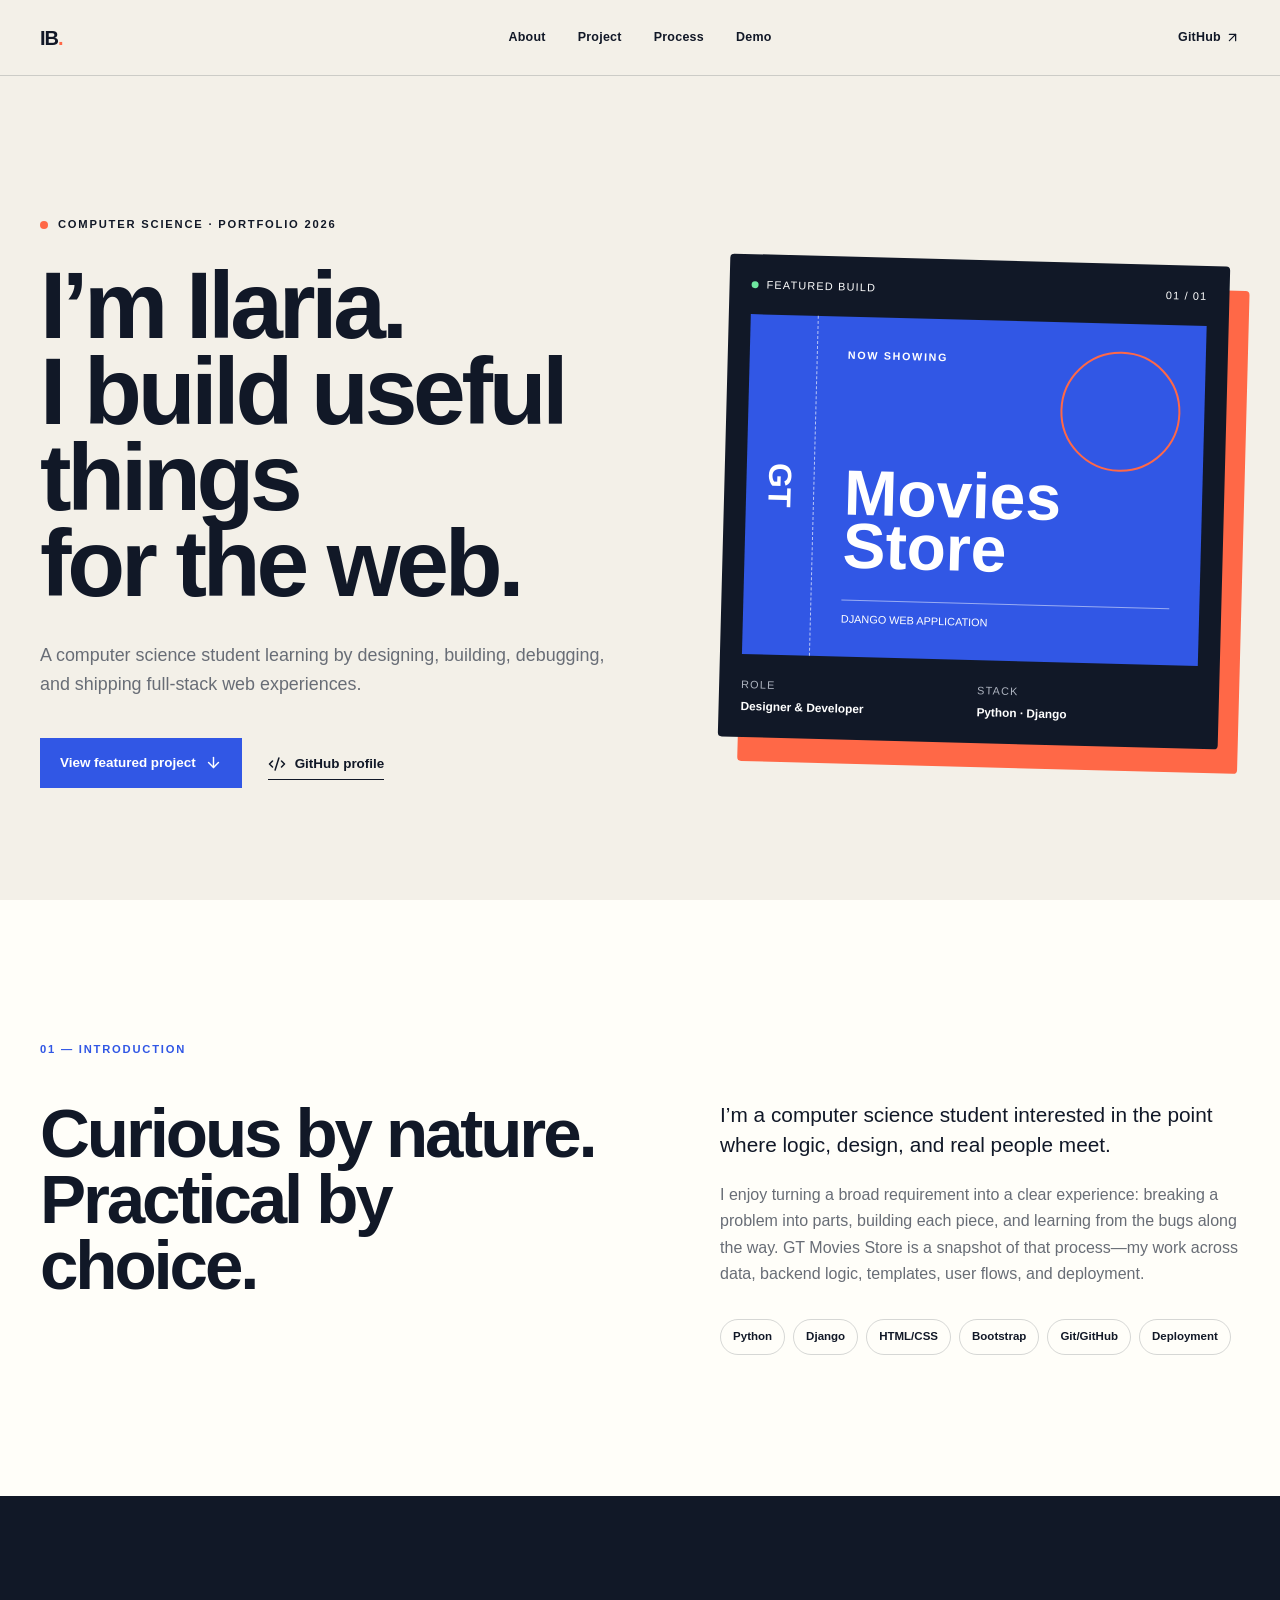
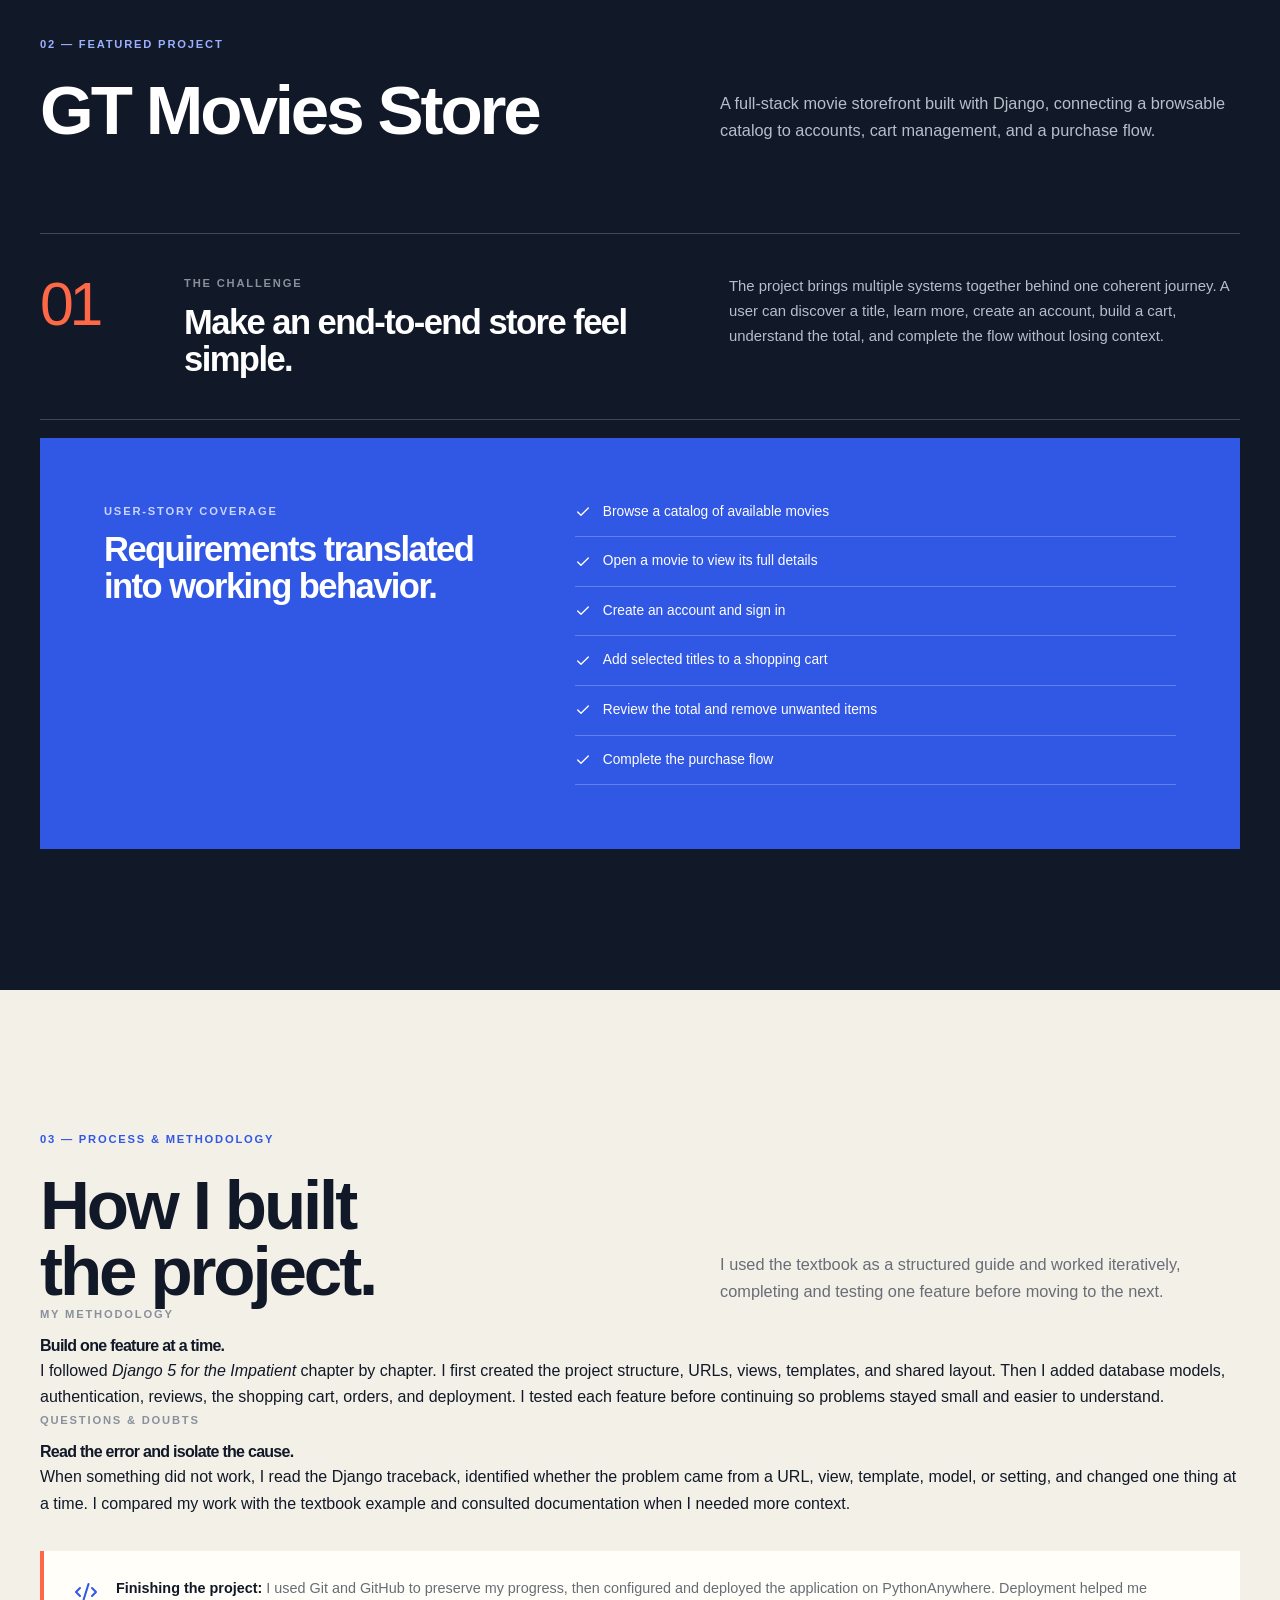
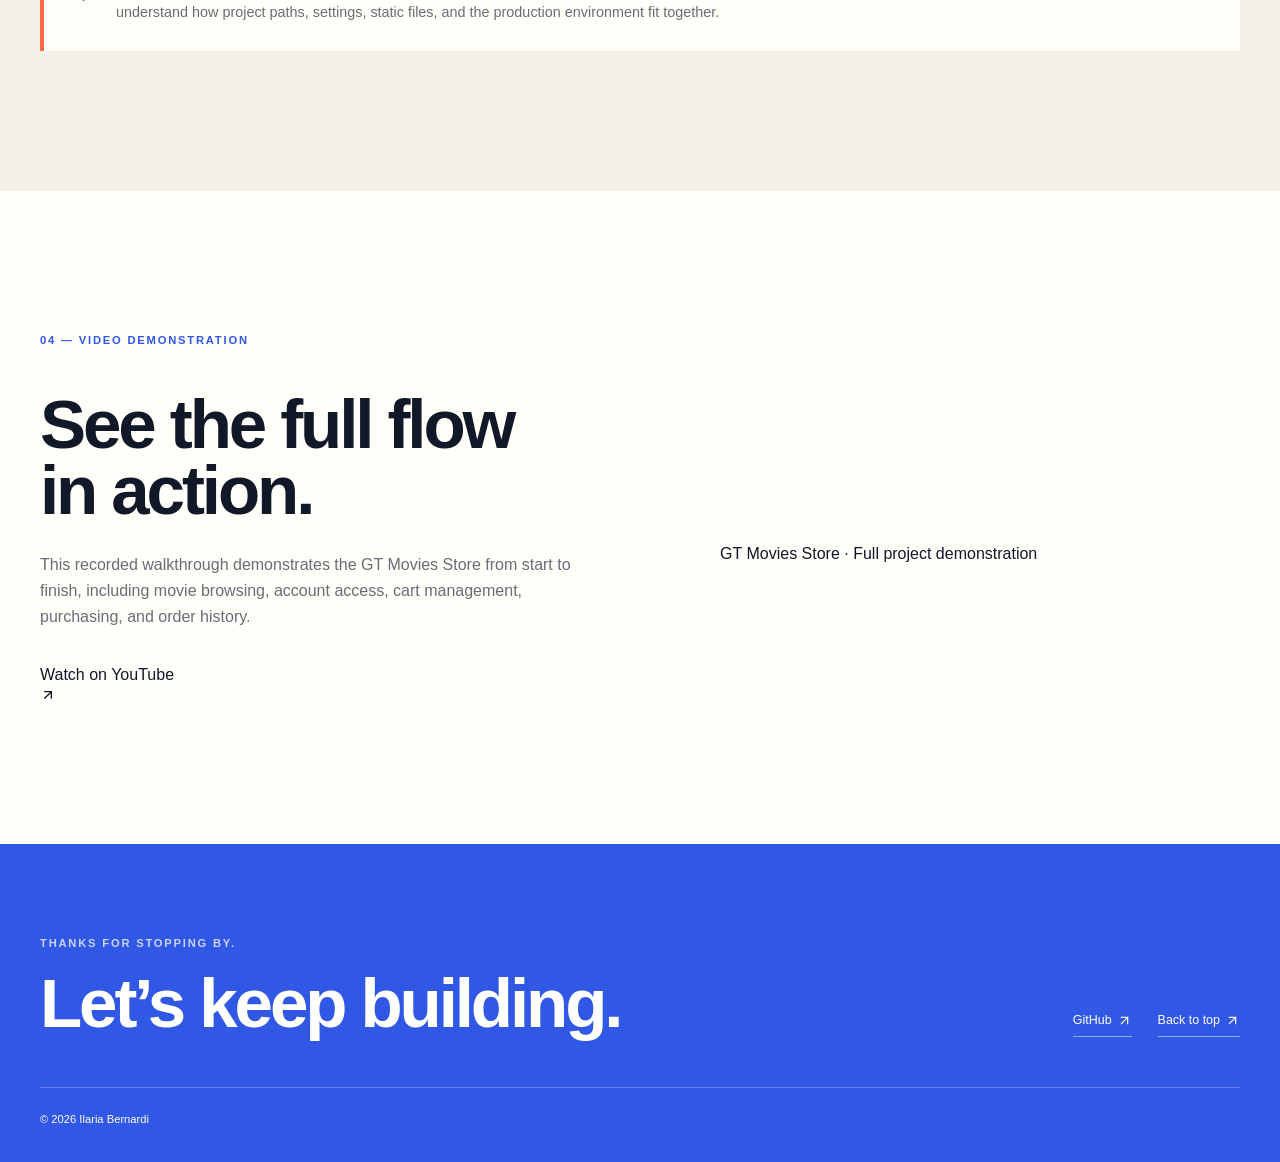
==== commit 67f298a2: "Add files via upload Added youtube link and made color pallete changes." ====
--- a/index.html
+++ b/index.html
@@ -1,2 +1,2 @@
-<!DOCTYPE html><html lang="en"><head><meta charSet="utf-8"/><meta name="viewport" content="width=device-width, initial-scale=1"/><link rel="stylesheet" href="styles.css" data-rsc-css-href="styles.css" data-precedence="vite-rsc/importer-resources"/><link rel="modulepreload" fetchPriority="low" href="/_next/static/chunks/index-D5RfPrYv.js"/><script src="/_next/static/chunks/rolldown-runtime-C60lm6uB.js" type="module" async=""></script><script src="/_next/static/chunks/framework-D_rUT4EX.js" type="module" async=""></script><link rel="modulepreload" href="/_next/static/chunks/layout-segment-context-C2JPy1aR.js" crossorigin=""/><link rel="modulepreload" href="/_next/static/chunks/Icon-BFIcK819.js" crossorigin=""/><title>Ilaria Bernardi — Computer Science Portfolio</title><meta name="description" content="Portfolio of Ilaria Bernardi, featuring the GT Movies Store Django web application, its user stories, development process, and demo."/><meta property="og:title" content="Ilaria Bernardi — Computer Science Portfolio"/><meta property="og:description" content="Designing, building, and shipping useful experiences for the web."/><meta property="og:type" content="website"/><meta name="twitter:card" content="summary"/><meta name="twitter:title" content="Ilaria Bernardi — Computer Science Portfolio"/><meta name="twitter:description" content="Designing, building, and shipping useful experiences for the web."/><script>Object.assign(((self[Symbol.for("vinext.navigationRuntime")]??={bootstrap:{routeManifest:null},functions:{}}).bootstrap.rsc??={rsc:[]}),{params:{},nav:{"pathname":"/","searchParams":[]}})</script><link rel="modulepreload" href="/_next/static/chunks/index-D5RfPrYv.js" />
-</head><body><main><header class="site-header"><a class="wordmark" href="#top" aria-label="Ilaria Bernardi, home">IB<span>.</span></a><nav aria-label="Primary navigation"><a href="#about">About</a><a href="#project">Project</a><a href="#process">Process</a><a href="#demo">Demo</a></nav><a class="header-link" href="https://github.com/ibernardi1" target="_blank" rel="noreferrer">GitHub <svg xmlns="http://www.w3.org/2000/svg" width="15" height="15" viewBox="0 0 24 24" fill="none" stroke="currentColor" stroke-width="2" stroke-linecap="round" stroke-linejoin="round" class="lucide lucide-arrow-up-right" aria-hidden="true"><path d="M7 7h10v10"></path><path d="M7 17 17 7"></path></svg></a></header><section class="hero" id="top"><div class="hero-copy"><p class="eyebrow">Computer Science · Portfolio 2026</p><h1>I’m Ilaria.<br/>I build useful things<br/>for the web.</h1><p class="hero-intro">A computer science student learning by designing, building, debugging, and shipping full-stack web experiences.</p><div class="hero-actions"><a class="button button-primary" href="#project">View featured project <svg xmlns="http://www.w3.org/2000/svg" width="17" height="17" viewBox="0 0 24 24" fill="none" stroke="currentColor" stroke-width="2" stroke-linecap="round" stroke-linejoin="round" class="lucide lucide-arrow-down" aria-hidden="true"><path d="M12 5v14"></path><path d="m19 12-7 7-7-7"></path></svg></a><a class="text-link" href="https://github.com/ibernardi1" target="_blank" rel="noreferrer"><svg xmlns="http://www.w3.org/2000/svg" width="18" height="18" viewBox="0 0 24 24" fill="none" stroke="currentColor" stroke-width="2" stroke-linecap="round" stroke-linejoin="round" class="lucide lucide-code-xml" aria-hidden="true"><path d="m18 16 4-4-4-4"></path><path d="m6 8-4 4 4 4"></path><path d="m14.5 4-5 16"></path></svg> GitHub profile</a></div></div><div class="hero-card" aria-label="Featured project summary"><div class="hero-card-top"><span class="status-dot"></span><span>Featured build</span><span class="card-index">01 / 01</span></div><div class="ticket-art" aria-hidden="true"><div class="ticket-spine">GT</div><div class="ticket-main"><span>Now showing</span><strong>Movies<br/>Store</strong><small>Django web application</small></div></div><div class="hero-card-bottom"><div><span>Role</span><strong>Designer &amp; Developer</strong></div><div><span>Stack</span><strong>Python · Django</strong></div></div></div></section><section class="about section" id="about"><div class="section-kicker">01 — Introduction</div><div class="about-grid"><h2>Curious by nature.<br/>Practical by choice.</h2><div class="about-copy"><p class="lead">I’m a computer science student interested in the point where logic, design, and real people meet.</p><p>I enjoy turning a broad requirement into a clear experience: breaking a problem into parts, building each piece, and learning from the bugs along the way. GT Movies Store is a snapshot of that process—my work across data, backend logic, templates, user flows, and deployment.</p><div class="skill-row" aria-label="Technical skills"><span>Python</span><span>Django</span><span>HTML/CSS</span><span>Bootstrap</span><span>Git/GitHub</span><span>Deployment</span></div></div></div></section><section class="project section" id="project"><div class="section-heading"><div><div class="section-kicker">02 — Featured project</div><h2>GT Movies Store</h2></div><p>A full-stack movie storefront built with Django, connecting a browsable catalog to accounts, cart management, and a purchase flow.</p></div><div class="project-overview"><div class="overview-number">01</div><div><p class="mini-label">The challenge</p><h3>Make an end-to-end store feel simple.</h3></div><p>The project brings multiple systems together behind one coherent journey. A user can discover a title, learn more, create an account, build a cart, understand the total, and complete the flow without losing context.</p></div><div class="screen-intro"><div><p class="mini-label">Screens &amp; features</p><h3>One journey, four key moments.</h3></div><p>Each screen answers a specific user need and hands the user naturally to the next step.</p></div><div class="screen-grid"><article class="screen-card"><div class="screen-card-header"><span>01</span><svg xmlns="http://www.w3.org/2000/svg" width="22" height="22" viewBox="0 0 24 24" fill="none" stroke="currentColor" stroke-width="1.7" stroke-linecap="round" stroke-linejoin="round" class="lucide lucide-search" aria-hidden="true"><path d="m21 21-4.34-4.34"></path><circle cx="11" cy="11" r="8"></circle></svg></div><div class="screen-preview" aria-hidden="true"><div class="preview-bar"><i></i><i></i><i></i></div><div class="preview-layout preview-01"><span></span><span></span><span></span><span></span><span></span><span></span></div></div><p class="mini-label">Movie catalog</p><h4>Browse &amp; discover</h4><p>The home and catalog views organize the collection into a clear grid, helping visitors scan titles and move quickly from discovery to decision.</p><blockquote>“<!-- -->As a visitor, I want to browse available movies so I can find something I want to purchase.<!-- -->”</blockquote></article><article class="screen-card"><div class="screen-card-header"><span>02</span><svg xmlns="http://www.w3.org/2000/svg" width="22" height="22" viewBox="0 0 24 24" fill="none" stroke="currentColor" stroke-width="1.7" stroke-linecap="round" stroke-linejoin="round" class="lucide lucide-clapperboard" aria-hidden="true"><path d="m12.296 3.464 3.02 3.956"></path><path d="M20.2 6 3 11l-.9-2.4c-.3-1.1.3-2.2 1.3-2.5l13.5-4c1.1-.3 2.2.3 2.5 1.3z"></path><path d="M3 11h18v8a2 2 0 0 1-2 2H5a2 2 0 0 1-2-2z"></path><path d="m6.18 5.276 3.1 3.899"></path></svg></div><div class="screen-preview" aria-hidden="true"><div class="preview-bar"><i></i><i></i><i></i></div><div class="preview-layout preview-02"><span></span><span></span><span></span><span></span><span></span><span></span></div></div><p class="mini-label">Movie details</p><h4>Understand the title</h4><p>Individual movie pages surface the title, image, description, price, and action controls together so the user has enough context before adding an item.</p><blockquote>“<!-- -->As a shopper, I want to view a movie’s details so I can make an informed choice.<!-- -->”</blockquote></article><article class="screen-card"><div class="screen-card-header"><span>03</span><svg xmlns="http://www.w3.org/2000/svg" width="22" height="22" viewBox="0 0 24 24" fill="none" stroke="currentColor" stroke-width="1.7" stroke-linecap="round" stroke-linejoin="round" class="lucide lucide-shopping-bag" aria-hidden="true"><path d="M16 10a4 4 0 0 1-8 0"></path><path d="M3.103 6.034h17.794"></path><path d="M3.4 5.467a2 2 0 0 0-.4 1.2V20a2 2 0 0 0 2 2h14a2 2 0 0 0 2-2V6.667a2 2 0 0 0-.4-1.2l-2-2.667A2 2 0 0 0 17 2H7a2 2 0 0 0-1.6.8z"></path></svg></div><div class="screen-preview" aria-hidden="true"><div class="preview-bar"><i></i><i></i><i></i></div><div class="preview-layout preview-03"><span></span><span></span><span></span><span></span><span></span><span></span></div></div><p class="mini-label">Cart &amp; purchase</p><h4>Review the order</h4><p>The cart keeps selected movies, pricing, and the order total in one place. Users can remove items, clear the cart, or continue to purchase.</p><blockquote>“<!-- -->As a shopper, I want to manage my cart and see the total before completing my purchase.<!-- -->”</blockquote></article><article class="screen-card"><div class="screen-card-header"><span>04</span><svg xmlns="http://www.w3.org/2000/svg" width="22" height="22" viewBox="0 0 24 24" fill="none" stroke="currentColor" stroke-width="1.7" stroke-linecap="round" stroke-linejoin="round" class="lucide lucide-user-round" aria-hidden="true"><circle cx="12" cy="8" r="5"></circle><path d="M20 21a8 8 0 0 0-16 0"></path></svg></div><div class="screen-preview" aria-hidden="true"><div class="preview-bar"><i></i><i></i><i></i></div><div class="preview-layout preview-04"><span></span><span></span><span></span><span></span><span></span><span></span></div></div><p class="mini-label">Account access</p><h4>Continue securely</h4><p>Sign-up and sign-in flows connect purchases to an authenticated user while keeping browsing open and the path to checkout understandable.</p><blockquote>“<!-- -->As a returning user, I want to sign in so I can access the protected parts of the store.<!-- -->”</blockquote></article></div><div class="stories-panel"><div><p class="mini-label">User-story coverage</p><h3>Requirements translated into working behavior.</h3></div><ul><li><svg xmlns="http://www.w3.org/2000/svg" width="16" height="16" viewBox="0 0 24 24" fill="none" stroke="currentColor" stroke-width="2" stroke-linecap="round" stroke-linejoin="round" class="lucide lucide-check" aria-hidden="true"><path d="M20 6 9 17l-5-5"></path></svg>Browse a catalog of available movies</li><li><svg xmlns="http://www.w3.org/2000/svg" width="16" height="16" viewBox="0 0 24 24" fill="none" stroke="currentColor" stroke-width="2" stroke-linecap="round" stroke-linejoin="round" class="lucide lucide-check" aria-hidden="true"><path d="M20 6 9 17l-5-5"></path></svg>Open a movie to view its full details</li><li><svg xmlns="http://www.w3.org/2000/svg" width="16" height="16" viewBox="0 0 24 24" fill="none" stroke="currentColor" stroke-width="2" stroke-linecap="round" stroke-linejoin="round" class="lucide lucide-check" aria-hidden="true"><path d="M20 6 9 17l-5-5"></path></svg>Create an account and sign in</li><li><svg xmlns="http://www.w3.org/2000/svg" width="16" height="16" viewBox="0 0 24 24" fill="none" stroke="currentColor" stroke-width="2" stroke-linecap="round" stroke-linejoin="round" class="lucide lucide-check" aria-hidden="true"><path d="M20 6 9 17l-5-5"></path></svg>Add selected titles to a shopping cart</li><li><svg xmlns="http://www.w3.org/2000/svg" width="16" height="16" viewBox="0 0 24 24" fill="none" stroke="currentColor" stroke-width="2" stroke-linecap="round" stroke-linejoin="round" class="lucide lucide-check" aria-hidden="true"><path d="M20 6 9 17l-5-5"></path></svg>Review the total and remove unwanted items</li><li><svg xmlns="http://www.w3.org/2000/svg" width="16" height="16" viewBox="0 0 24 24" fill="none" stroke="currentColor" stroke-width="2" stroke-linecap="round" stroke-linejoin="round" class="lucide lucide-check" aria-hidden="true"><path d="M20 6 9 17l-5-5"></path></svg>Complete the purchase flow</li></ul></div></section><section class="process section" id="process"><div class="section-heading process-heading"><div><div class="section-kicker">03 — Process &amp; methodology</div><h2>Build, test, learn,<br/>then build again.</h2></div><p>I followed an iterative, user-story-driven approach: turn one requirement into a small working slice, test it, resolve what I learned, and then move forward.</p></div><div class="process-list"><article><span class="process-number">0<!-- -->1</span><p class="mini-label">Define</p><h3>Translate stories into flows</h3><p>I began with the required user stories and mapped each one to a screen, a route, and a clear user action. This kept the work centered on what the user needed to accomplish.</p></article><article><span class="process-number">0<!-- -->2</span><p class="mini-label">Build</p><h3>Develop in small slices</h3><p>I built the Django application feature by feature—models and routes first, then templates, styling, accounts, and cart behavior. Each slice was tested before adding the next.</p></article><article><span class="process-number">0<!-- -->3</span><p class="mini-label">Debug</p><h3>Follow the error trail</h3><p>When questions came up, I reproduced the issue, read the Django error message and traceback, checked the relevant URL, view, or template, and changed one thing at a time.</p></article><article><span class="process-number">0<!-- -->4</span><p class="mini-label">Ship</p><h3>Version and deploy</h3><p>I used Git and GitHub to preserve progress, then configured the app for PythonAnywhere. Deployment became a final test of paths, settings, static files, and the full user journey.</p></article></div><div class="method-note"><svg xmlns="http://www.w3.org/2000/svg" width="24" height="24" viewBox="0 0 24 24" fill="none" stroke="currentColor" stroke-width="2" stroke-linecap="round" stroke-linejoin="round" class="lucide lucide-code-xml" aria-hidden="true"><path d="m18 16 4-4-4-4"></path><path d="m6 8-4 4 4 4"></path><path d="m14.5 4-5 16"></path></svg><p><strong>How I navigated questions:</strong> documentation first, error messages second, focused searches when needed, and small experiments to confirm the cause before changing more code.</p></div></section><section class="demo section" id="demo"><div class="section-kicker">04 — Video demonstration</div><div class="demo-grid"><div><h2>See the full flow<br/>in action.</h2><p>The final walkthrough will cover browsing the movie catalog, opening a title, account access, adding and removing cart items, reviewing the total, and completing the purchase flow.</p><ol><li><span>00:00</span> Project introduction</li><li><span>00:30</span> Browse and movie details</li><li><span>01:30</span> Account and cart flow</li><li><span>02:30</span> Purchase and wrap-up</li></ol></div><div class="video-placeholder"><div class="video-frame"><div class="video-label">Demo video</div><div class="play-button" aria-hidden="true"><span></span></div><div class="video-copy"><strong>GT Movies Store</strong><span>Product walkthrough · Add your video link</span></div><div class="video-progress"><span></span></div></div><p>Replace this panel with your YouTube, Vimeo, or Google Drive embed before submitting.</p></div></div></section><footer><div><p class="eyebrow">Thanks for stopping by.</p><h2>Let’s keep building.</h2></div><div class="footer-links"><a href="https://github.com/ibernardi1" target="_blank" rel="noreferrer">GitHub <svg xmlns="http://www.w3.org/2000/svg" width="15" height="15" viewBox="0 0 24 24" fill="none" stroke="currentColor" stroke-width="2" stroke-linecap="round" stroke-linejoin="round" class="lucide lucide-arrow-up-right" aria-hidden="true"><path d="M7 7h10v10"></path><path d="M7 17 17 7"></path></svg></a><a href="#top">Back to top <svg xmlns="http://www.w3.org/2000/svg" width="15" height="15" viewBox="0 0 24 24" fill="none" stroke="currentColor" stroke-width="2" stroke-linecap="round" stroke-linejoin="round" class="lucide lucide-arrow-up-right" aria-hidden="true"><path d="M7 7h10v10"></path><path d="M7 17 17 7"></path></svg></a></div><p class="copyright">© 2026 Ilaria Bernardi</p></footer></main><script type="module" src="/_next/static/chunks/index-D5RfPrYv.js" id="_R_" async=""></script><script>((self[Symbol.for("vinext.navigationRuntime")]??={bootstrap:{routeManifest:null},functions:{}}).bootstrap.rsc??={rsc:[]}).rsc.push("0:{\"page:/\":\"$L1\",\"layout:/\":\"$L2\",\"route:/\":\"$L3\",\"__route\":\"route:/\",\"__interceptionContext\":null,\"__layoutIds\":[\"layout:/\"],\"__rootLayout\":\"/\",\"__bfcacheSegmentIdentities\":{\"layout:/\":\"[\\\"layout\\\",\\\"layout:/\\\",\\\"root-boundary:/\\\",\\\"\\\"]\",\"page:/\":\"[\\\"page\\\",\\\"page:/\\\",\\\"root-boundary:/\\\",\\\"\\\"]\"},\"__srcPage\":[\"page\"],\"__layoutFlags\":{\"layout:/\":\"s\"},\"__artifactCompatibility\":{\"schemaVersion\":1,\"graphVersion\":\"app-route-graph:1177fd80f83fa7b0\",\"deploymentVersion\":\"fceb6784-4824-4430-a754-8d3ae7338daf\",\"appElementsSchemaVersion\":1,\"rscPayloadSchemaVersion\":1,\"rootBoundaryId\":\"/\",\"renderEpoch\":null}}\n")</script><script>((self[Symbol.for("vinext.navigationRuntime")]??={bootstrap:{routeManifest:null},functions:{}}).bootstrap.rsc??={rsc:[]}).rsc.push("4:I[\"8c0f216c4604\",[],\"Children\",1]\n")</script><script>((self[Symbol.for("vinext.navigationRuntime")]??={bootstrap:{routeManifest:null},functions:{}}).bootstrap.rsc??={rsc:[]}).rsc.push("5:I[\"593f344dc510\",[],\"GlobalErrorBoundary\",1]\n")</script><script>((self[Symbol.for("vinext.navigationRuntime")]??={bootstrap:{routeManifest:null},functions:{}}).bootstrap.rsc??={rsc:[]}).rsc.push("6:I[\"0b874ad30386\",[],\"default\",1]\n")</script><script>((self[Symbol.for("vinext.navigationRuntime")]??={bootstrap:{routeManifest:null},functions:{}}).bootstrap.rsc??={rsc:[]}).rsc.push("7:I[\"593f344dc510\",[],\"ErrorBoundary\",1]\n")</script><script>((self[Symbol.for("vinext.navigationRuntime")]??={bootstrap:{routeManifest:null},functions:{}}).bootstrap.rsc??={rsc:[]}).rsc.push("8:I[\"15c18cfaeeff\",[],\"LayoutSegmentProvider\",1]\n")</script><script>((self[Symbol.for("vinext.navigationRuntime")]??={bootstrap:{routeManifest:null},functions:{}}).bootstrap.rsc??={rsc:[]}).rsc.push("9:I[\"8c0f216c4604\",[],\"Slot\",1]\n")</script><script>((self[Symbol.for("vinext.navigationRuntime")]??={bootstrap:{routeManifest:null},functions:{}}).bootstrap.rsc??={rsc:[]}).rsc.push("a:I[\"593f344dc510\",[],\"NotFoundBoundary\",1]\n")</script><script>((self[Symbol.for("vinext.navigationRuntime")]??={bootstrap:{routeManifest:null},functions:{}}).bootstrap.rsc??={rsc:[]}).rsc.push("b:I[\"9276801271d6\",[],\"AppRouterScrollTarget\",1]\n")</script><script>((self[Symbol.for("vinext.navigationRuntime")]??={bootstrap:{routeManifest:null},functions:{}}).bootstrap.rsc??={rsc:[]}).rsc.push("c:I[\"593f344dc510\",[],\"RedirectBoundary\",1]\n")</script><script>((self[Symbol.for("vinext.navigationRuntime")]??={bootstrap:{routeManifest:null},functions:{}}).bootstrap.rsc??={rsc:[]}).rsc.push(":HL[\"styles.css\",\"style\"     ]\n")</script><script>((self[Symbol.for("vinext.navigationRuntime")]??={bootstrap:{routeManifest:null},functions:{}}).bootstrap.rsc??={rsc:[]}).rsc.push("2:[[[\"$\",\"link\",\"css:styles.css\",{\"rel\":\"stylesheet\",\"precedence\":\"vite-rsc/importer-resources\",\"href\":\"styles.css\",\"data-rsc-css-href\":\"styles.css\"}],\"$undefined\"],[\"$\",\"html\",null,{\"lang\":\"en\",\"children\":[\"$\",\"body\",null,{\"children\":[\"$\",\"$L4\",null,{}]}]}]]\n")</script><script>((self[Symbol.for("vinext.navigationRuntime")]??={bootstrap:{routeManifest:null},functions:{}}).bootstrap.rsc??={rsc:[]}).rsc.push("3:[[[\"$\",\"meta\",null,{\"charSet\":\"utf-8\"}],[[\"$\",\"title\",\"0\",{\"children\":\"Ilaria Bernardi — Computer Science Portfolio\"}],[\"$\",\"meta\",\"1\",{\"name\":\"description\",\"content\":\"Portfolio of Ilaria Bernardi, featuring the GT Movies Store Django web application, its user stories, development process, and demo.\"}],[\"$\",\"meta\",\"2\",{\"property\":\"og:title\",\"content\":\"Ilaria Bernardi — Computer Science Portfolio\"}],[\"$\",\"meta\",\"3\",{\"property\":\"og:description\",\"content\":\"Designing, building, and shipping useful experiences for the web.\"}],[\"$\",\"meta\",\"4\",{\"property\":\"og:type\",\"content\":\"website\"}],[\"$\",\"meta\",\"5\",{\"name\":\"twitter:card\",\"content\":\"summary\"}],[\"$\",\"meta\",\"6\",{\"name\":\"twitter:title\",\"content\":\"Ilaria Bernardi — Computer Science Portfolio\"}],[\"$\",\"meta\",\"7\",{\"name\":\"twitter:description\",\"content\":\"Designing, building, and shipping useful experiences for the web.\"}]],[[\"$\",\"meta\",\"0\",{\"name\":\"viewport\",\"content\":\"width=device-width, initial-scale=1\"}]]],[\"$\",\"$L5\",null,{\"fallback\":\"$6\",\"children\":[\"$\",\"$L7\",null,{\"fallback\":\"$6\",\"children\":[\"$\",\"$L8\",null,{\"providerId\":\"layout:/\",\"segmentMap\":{\"children\":[]},\"children\":[\"$\",\"$L9\",null,{\"id\":\"layout:/\",\"parallelSlots\":\"$undefined\",\"children\":[\"$\",\"$La\",null,{\"resetKey\":\"\",\"fallback\":[[\"$\",\"title\",null,{\"children\":\"404: This page could not be found.\"}],[\"$\",\"div\",null,{\"style\":{\"fontFamily\":\"system-ui,\\\"Segoe UI\\\",Roboto,Helvetica,Arial,sans-serif,\\\"Apple Color Emoji\\\",\\\"Segoe UI Emoji\\\"\",\"height\":\"100vh\",\"textAlign\":\"center\",\"display\":\"flex\",\"flexDirection\":\"column\",\"alignItems\":\"center\",\"justifyContent\":\"center\"},\"children\":[\"$\",\"div\",null,{\"children\":[[\"$\",\"style\",null,{\"dangerouslySetInnerHTML\":{\"__html\":\"body{color:#000;background:#fff;margin:0}.next-error-h1{border-right:1px solid rgba(0,0,0,.3)}@media (prefers-color-scheme:dark){body{color:#fff;background:#000}.next-error-h1{border-right:1px solid rgba(255,255,255,.3)}}\"}}],[\"$\",\"h1\",null,{\"className\":\"next-error-h1\",\"style\":{\"display\":\"inline-block\",\"margin\":\"0 20px 0 0\",\"padding\":\"0 23px 0 0\",\"fontSize\":24,\"fontWeight\":500,\"verticalAlign\":\"top\",\"lineHeight\":\"49px\"},\"children\":404}],[\"$\",\"div\",null,{\"style\":{\"display\":\"inline-block\"},\"children\":[\"$\",\"h2\",null,{\"style\":{\"fontSize\":14,\"fontWeight\":400,\"lineHeight\":\"49px\",\"margin\":0},\"children\":\"This page could not be found.\"}]}]]}]}]],\"children\":[\"$\",\"$Lb\",null,{\"children\":[\"$\",\"$Lc\",null,{\"children\":[[\"$\",\"$L8\",null,{\"providerId\":\"page:/\",\"segmentMap\":{\"children\":[\"__PAGE__\"]},\"children\":[\"$\",\"$L9\",null,{\"id\":\"page:/\"}]}],null]}]}]}]}]}]}]}],null,null]\n")</script><script>((self[Symbol.for("vinext.navigationRuntime")]??={bootstrap:{routeManifest:null},functions:{}}).bootstrap.rsc??={rsc:[]}).rsc.push("d:I[\"339f946bc456\",[],\"default\",1]\n")</script><script>((self[Symbol.for("vinext.navigationRuntime")]??={bootstrap:{routeManifest:null},functions:{}}).bootstrap.rsc??={rsc:[]}).rsc.push("1:[\"$\",\"main\",null,{\"children\":[[\"$\",\"header\",null,{\"className\":\"site-header\",\"children\":[[\"$\",\"a\",null,{\"className\":\"wordmark\",\"href\":\"#top\",\"aria-label\":\"Ilaria Bernardi, home\",\"children\":[\"IB\",[\"$\",\"span\",null,{\"children\":\".\"}]]}],[\"$\",\"nav\",null,{\"aria-label\":\"Primary navigation\",\"children\":[[\"$\",\"a\",null,{\"href\":\"#about\",\"children\":\"About\"}],[\"$\",\"a\",null,{\"href\":\"#project\",\"children\":\"Project\"}],[\"$\",\"a\",null,{\"href\":\"#process\",\"children\":\"Process\"}],[\"$\",\"a\",null,{\"href\":\"#demo\",\"children\":\"Demo\"}]]}],[\"$\",\"a\",null,{\"className\":\"header-link\",\"href\":\"https://github.com/ibernardi1\",\"target\":\"_blank\",\"rel\":\"noreferrer\",\"children\":[\"GitHub \",[\"$\",\"$Ld\",null,{\"ref\":\"$undefined\",\"iconNode\":[[\"path\",{\"d\":\"M7 7h10v10\",\"key\":\"1tivn9\"}],[\"path\",{\"d\":\"M7 17 17 7\",\"key\":\"1vkiza\"}]],\"className\":\"lucide-arrow-up-right\",\"aria-hidden\":\"true\",\"size\":15}]]}]]}],[\"$\",\"section\",null,{\"className\":\"hero\",\"id\":\"top\",\"children\":[[\"$\",\"div\",null,{\"className\":\"hero-copy\",\"children\":[[\"$\",\"p\",null,{\"className\":\"eyebrow\",\"children\":\"Computer Science · Portfolio 2026\"}],[\"$\",\"h1\",null,{\"children\":[\"I’m Ilaria.\",[\"$\",\"br\",null,{}],\"I build useful things\",[\"$\",\"br\",null,{}],\"for the web.\"]}],[\"$\",\"p\",null,{\"className\":\"hero-intro\",\"children\":\"A computer science student learning by designing, building, debugging, and shipping full-stack web experiences.\"}],[\"$\",\"div\",null,{\"className\":\"hero-actions\",\"children\":[[\"$\",\"a\",null,{\"className\":\"button button-primary\",\"href\":\"#project\",\"children\":[\"View featured project \",[\"$\",\"$Ld\",null,{\"ref\":\"$undefined\",\"iconNode\":[[\"path\",{\"d\":\"M12 5v14\",\"key\":\"s699le\"}],[\"path\",{\"d\":\"m19 12-7 7-7-7\",\"key\":\"1idqje\"}]],\"className\":\"lucide-arrow-down\",\"aria-hidden\":\"true\",\"size\":17}]]}],[\"$\",\"a\",null,{\"className\":\"text-link\",\"href\":\"https://github.com/ibernardi1\",\"target\":\"_blank\",\"rel\":\"noreferrer\",\"children\":[[\"$\",\"$Ld\",null,{\"ref\":\"$undefined\",\"iconNode\":[[\"path\",{\"d\":\"m18 16 4-4-4-4\",\"key\":\"1inbqp\"}],[\"path\",{\"d\":\"m6 8-4 4 4 4\",\"key\":\"15zrgr\"}],[\"path\",{\"d\":\"m14.5 4-5 16\",\"key\":\"e7oirm\"}]],\"className\":\"lucide-code-xml\",\"aria-hidden\":\"true\",\"size\":18}],\" GitHub profile\"]}]]}]]}],[\"$\",\"div\",null,{\"className\":\"hero-card\",\"aria-label\":\"Featured project summary\",\"children\":[[\"$\",\"div\",null,{\"className\":\"hero-card-top\",\"children\":[[\"$\",\"span\",null,{\"className\":\"status-dot\"}],[\"$\",\"span\",null,{\"children\":\"Featured build\"}],[\"$\",\"span\",null,{\"className\":\"card-index\",\"children\":\"01 / 01\"}]]}],[\"$\",\"div\",null,{\"className\":\"ticket-art\",\"aria-hidden\":\"true\",\"children\":[[\"$\",\"div\",null,{\"className\":\"ticket-spine\",\"children\":\"GT\"}],[\"$\",\"div\",null,{\"className\":\"ticket-main\",\"children\":[[\"$\",\"span\",null,{\"children\":\"Now showing\"}],[\"$\",\"strong\",null,{\"children\":[\"Movies\",[\"$\",\"br\",null,{}],\"Store\"]}],[\"$\",\"small\",null,{\"children\":\"Django web application\"}]]}]]}],[\"$\",\"div\",null,{\"className\":\"hero-card-bottom\",\"children\":[[\"$\",\"div\",null,{\"children\":[[\"$\",\"span\",null,{\"children\":\"Role\"}],[\"$\",\"strong\",null,{\"children\":\"Designer \u0026 Developer\"}]]}],[\"$\",\"div\",null,{\"children\":[[\"$\",\"span\",null,{\"children\":\"Stack\"}],[\"$\",\"strong\",null,{\"children\":\"Python · Django\"}]]}]]}]]}]]}],[\"$\",\"section\",null,{\"className\":\"about section\",\"id\":\"about\",\"children\":[[\"$\",\"div\",null,{\"className\":\"section-kicker\",\"children\":\"01 — Introduction\"}],[\"$\",\"div\",null,{\"className\":\"about-grid\",\"children\":[[\"$\",\"h2\",null,{\"children\":[\"Curious by nature.\",[\"$\",\"br\",null,{}],\"Practical by choice.\"]}],[\"$\",\"div\",null,{\"className\":\"about-copy\",\"children\":[[\"$\",\"p\",null,{\"className\":\"lead\",\"children\":\"I’m a computer science student interested in the point where logic, design, and real people meet.\"}],[\"$\",\"p\",null,{\"children\":\"I enjoy turning a broad requirement into a clear experience: breaking a problem into parts, building each piece, and learning from the bugs along the way. GT Movies Store is a snapshot of that process—my work across data, backend logic, templates, user flows, and deployment.\"}],[\"$\",\"div\",null,{\"className\":\"skill-row\",\"aria-label\":\"Technical skills\",\"children\":[[\"$\",\"span\",\"Python\",{\"children\":\"Python\"}],[\"$\",\"span\",\"Django\",{\"children\":\"Django\"}],[\"$\",\"span\",\"HTML/CSS\",{\"children\":\"HTML/CSS\"}],[\"$\",\"span\",\"Bootstrap\",{\"children\":\"Bootstrap\"}],[\"$\",\"span\",\"Git/GitHub\",{\"children\":\"Git/GitHub\"}],[\"$\",\"span\",\"Deployment\",{\"children\":\"Deployment\"}]]}]]}]]}]]}],[\"$\",\"section\",null,{\"className\":\"project section\",\"id\":\"project\",\"children\":[[\"$\",\"div\",null,{\"className\":\"section-heading\",\"children\":[[\"$\",\"div\",null,{\"children\":[[\"$\",\"div\",null,{\"className\":\"section-kicker\",\"children\":\"02 — Featured project\"}],[\"$\",\"h2\",null,{\"children\":\"GT Movies Store\"}]]}],[\"$\",\"p\",null,{\"children\":\"A full-stack movie storefront built with Django, connecting a browsable catalog to accounts, cart management, and a purchase flow.\"}]]}],\"$Le\",\"$Lf\",\"$L10\",\"$L11\"]}],\"$L12\",\"$L13\",\"$L14\"]}]\n")</script><script>((self[Symbol.for("vinext.navigationRuntime")]??={bootstrap:{routeManifest:null},functions:{}}).bootstrap.rsc??={rsc:[]}).rsc.push("e:[\"$\",\"div\",null,{\"className\":\"project-overview\",\"children\":[[\"$\",\"div\",null,{\"className\":\"overview-number\",\"children\":\"01\"}],[\"$\",\"div\",null,{\"children\":[[\"$\",\"p\",null,{\"className\":\"mini-label\",\"children\":\"The challenge\"}],[\"$\",\"h3\",null,{\"children\":\"Make an end-to-end store feel simple.\"}]]}],[\"$\",\"p\",null,{\"children\":\"The project brings multiple systems together behind one coherent journey. A user can discover a title, learn more, create an account, build a cart, understand the total, and complete the flow without losing context.\"}]]}]\n")</script><script>((self[Symbol.for("vinext.navigationRuntime")]??={bootstrap:{routeManifest:null},functions:{}}).bootstrap.rsc??={rsc:[]}).rsc.push("f:[\"$\",\"div\",null,{\"className\":\"screen-intro\",\"children\":[[\"$\",\"div\",null,{\"children\":[[\"$\",\"p\",null,{\"className\":\"mini-label\",\"children\":\"Screens \u0026 features\"}],[\"$\",\"h3\",null,{\"children\":\"One journey, four key moments.\"}]]}],[\"$\",\"p\",null,{\"children\":\"Each screen answers a specific user need and hands the user naturally to the next step.\"}]]}]\n")</script><script>((self[Symbol.for("vinext.navigationRuntime")]??={bootstrap:{routeManifest:null},functions:{}}).bootstrap.rsc??={rsc:[]}).rsc.push("10:[\"$\",\"div\",null,{\"className\":\"screen-grid\",\"children\":[[\"$\",\"article\",\"01\",{\"className\":\"screen-card\",\"children\":[[\"$\",\"div\",null,{\"className\":\"screen-card-header\",\"children\":[[\"$\",\"span\",null,{\"children\":\"01\"}],[\"$\",\"$Ld\",null,{\"ref\":\"$undefined\",\"iconNode\":[[\"path\",{\"d\":\"m21 21-4.34-4.34\",\"key\":\"14j7rj\"}],[\"circle\",{\"cx\":\"11\",\"cy\":\"11\",\"r\":\"8\",\"key\":\"4ej97u\"}]],\"className\":\"lucide-search\",\"aria-hidden\":\"true\",\"size\":22,\"strokeWidth\":1.7}]]}],[\"$\",\"div\",null,{\"className\":\"screen-preview\",\"aria-hidden\":\"true\",\"children\":[[\"$\",\"div\",null,{\"className\":\"preview-bar\",\"children\":[[\"$\",\"i\",null,{}],[\"$\",\"i\",null,{}],[\"$\",\"i\",null,{}]]}],[\"$\",\"div\",null,{\"className\":\"preview-layout preview-01\",\"children\":[[\"$\",\"span\",null,{}],[\"$\",\"span\",null,{}],[\"$\",\"span\",null,{}],[\"$\",\"span\",null,{}],[\"$\",\"span\",null,{}],[\"$\",\"span\",null,{}]]}]]}],[\"$\",\"p\",null,{\"className\":\"mini-label\",\"children\":\"Movie catalog\"}],[\"$\",\"h4\",null,{\"children\":\"Browse \u0026 discover\"}],[\"$\",\"p\",null,{\"children\":\"The home and catalog views organize the collection into a clear grid, helping visitors scan titles and move quickly from discovery to decision.\"}],[\"$\",\"blockquote\",null,{\"children\":[\"“\",\"As a visitor, I want to browse available movies so I can find something I want to purchase.\",\"”\"]}]]}],[\"$\",\"article\",\"02\",{\"className\":\"screen-card\",\"children\":[[\"$\",\"div\",null,{\"className\":\"screen-card-header\",\"children\":[[\"$\",\"span\",null,{\"children\":\"02\"}],[\"$\",\"$Ld\",null,{\"ref\":\"$undefined\",\"iconNode\":[[\"path\",{\"d\":\"m12.296 3.464 3.02 3.956\",\"key\":\"qash78\"}],[\"path\",{\"d\":\"M20.2 6 3 11l-.9-2.4c-.3-1.1.3-2.2 1.3-2.5l13.5-4c1.1-.3 2.2.3 2.5 1.3z\",\"key\":\"1h7j8b\"}],[\"path\",{\"d\":\"M3 11h18v8a2 2 0 0 1-2 2H5a2 2 0 0 1-2-2z\",\"key\":\"4lm6w1\"}],[\"path\",{\"d\":\"m6.18 5.276 3.1 3.899\",\"key\":\"zjj9t3\"}]],\"className\":\"lucide-clapperboard\",\"aria-hidden\":\"true\",\"size\":22,\"strokeWidth\":1.7}]]}],[\"$\",\"div\",null,{\"className\":\"screen-preview\",\"aria-hidden\":\"true\",\"children\":[[\"$\",\"div\",null,{\"className\":\"preview-bar\",\"children\":[[\"$\",\"i\",null,{}],[\"$\",\"i\",null,{}],[\"$\",\"i\",null,{}]]}],[\"$\",\"div\",null,{\"className\":\"preview-layout preview-02\",\"children\":[[\"$\",\"span\",null,{}],[\"$\",\"span\",null,{}],[\"$\",\"span\",null,{}],[\"$\",\"span\",null,{}],[\"$\",\"span\",null,{}],[\"$\",\"span\",null,{}]]}]]}],[\"$\",\"p\",null,{\"className\":\"mini-label\",\"children\":\"Movie details\"}],[\"$\",\"h4\",null,{\"children\":\"Understand the title\"}],[\"$\",\"p\",null,{\"children\":\"Individual movie pages surface the title, image, description, price, and action controls together so the user has enough context before adding an item.\"}],[\"$\",\"blockquote\",null,{\"children\":[\"“\",\"As a shopper, I want to view a movie’s details so I can make an informed choice.\",\"”\"]}]]}],[\"$\",\"article\",\"03\",{\"className\":\"screen-card\",\"children\":[[\"$\",\"div\",null,{\"className\":\"screen-card-header\",\"children\":[[\"$\",\"span\",null,{\"children\":\"03\"}],[\"$\",\"$Ld\",null,{\"ref\":\"$undefined\",\"iconNode\":[[\"path\",{\"d\":\"M16 10a4 4 0 0 1-8 0\",\"key\":\"1ltviw\"}],[\"path\",{\"d\":\"M3.103 6.034h17.794\",\"key\":\"awc11p\"}],[\"path\",{\"d\":\"M3.4 5.467a2 2 0 0 0-.4 1.2V20a2 2 0 0 0 2 2h14a2 2 0 0 0 2-2V6.667a2 2 0 0 0-.4-1.2l-2-2.667A2 2 0 0 0 17 2H7a2 2 0 0 0-1.6.8z\",\"key\":\"o988cm\"}]],\"className\":\"lucide-shopping-bag\",\"aria-hidden\":\"true\",\"size\":22,\"strokeWidth\":1.7}]]}],[\"$\",\"div\",null,{\"className\":\"screen-preview\",\"aria-hidden\":\"true\",\"children\":[[\"$\",\"div\",null,{\"className\":\"preview-bar\",\"children\":[[\"$\",\"i\",null,{}],[\"$\",\"i\",null,{}],[\"$\",\"i\",null,{}]]}],[\"$\",\"div\",null,{\"className\":\"preview-layout preview-03\",\"children\":[[\"$\",\"span\",null,{}],[\"$\",\"span\",null,{}],[\"$\",\"span\",null,{}],[\"$\",\"span\",null,{}],[\"$\",\"span\",null,{}],[\"$\",\"span\",null,{}]]}]]}],[\"$\",\"p\",null,{\"className\":\"mini-label\",\"children\":\"Cart \u0026 purchase\"}],[\"$\",\"h4\",null,{\"children\":\"Review the order\"}],[\"$\",\"p\",null,{\"children\":\"The cart keeps selected movies, pricing, and the order total in one place. Users can remove items, clear the cart, or continue to purchase.\"}],[\"$\",\"blockquote\",null,{\"children\":[\"“\",\"As a shopper, I want to manage my cart and see the total before completing my purchase.\",\"”\"]}]]}],[\"$\",\"article\",\"04\",{\"className\":\"screen-card\",\"children\":[[\"$\",\"div\",null,{\"className\":\"screen-card-header\",\"children\":[[\"$\",\"span\",null,{\"children\":\"04\"}],[\"$\",\"$Ld\",null,{\"ref\":\"$undefined\",\"iconNode\":[[\"circle\",{\"cx\":\"12\",\"cy\":\"8\",\"r\":\"5\",\"key\":\"1hypcn\"}],[\"path\",{\"d\":\"M20 21a8 8 0 0 0-16 0\",\"key\":\"rfgkzh\"}]],\"className\":\"lucide-user-round\",\"aria-hidden\":\"true\",\"size\":22,\"strokeWidth\":1.7}]]}],[\"$\",\"div\",null,{\"className\":\"screen-preview\",\"aria-hidden\":\"true\",\"children\":[[\"$\",\"div\",null,{\"className\":\"preview-bar\",\"children\":[[\"$\",\"i\",null,{}],[\"$\",\"i\",null,{}],[\"$\",\"i\",null,{}]]}],[\"$\",\"div\",null,{\"className\":\"preview-layout preview-04\",\"children\":[[\"$\",\"span\",null,{}],[\"$\",\"span\",null,{}],[\"$\",\"span\",null,{}],[\"$\",\"span\",null,{}],[\"$\",\"span\",null,{}],\"$L15\"]}]]}],\"$L16\",\"$L17\",\"$L18\",\"$L19\"]}]]}]\n")</script><script>((self[Symbol.for("vinext.navigationRuntime")]??={bootstrap:{routeManifest:null},functions:{}}).bootstrap.rsc??={rsc:[]}).rsc.push("11:[\"$\",\"div\",null,{\"className\":\"stories-panel\",\"children\":[[\"$\",\"div\",null,{\"children\":[[\"$\",\"p\",null,{\"className\":\"mini-label\",\"children\":\"User-story coverage\"}],[\"$\",\"h3\",null,{\"children\":\"Requirements translated into working behavior.\"}]]}],[\"$\",\"ul\",null,{\"children\":[[\"$\",\"li\",\"Browse a catalog of available movies\",{\"children\":[[\"$\",\"$Ld\",null,{\"ref\":\"$undefined\",\"iconNode\":[[\"path\",{\"d\":\"M20 6 9 17l-5-5\",\"key\":\"1gmf2c\"}]],\"className\":\"lucide-check\",\"aria-hidden\":\"true\",\"size\":16}],\"Browse a catalog of available movies\"]}],[\"$\",\"li\",\"Open a movie to view its full details\",{\"children\":[[\"$\",\"$Ld\",null,{\"ref\":\"$undefined\",\"iconNode\":\"$11:props:children:1:props:children:0:props:children:0:props:iconNode\",\"className\":\"lucide-check\",\"aria-hidden\":\"true\",\"size\":16}],\"Open a movie to view its full details\"]}],[\"$\",\"li\",\"Create an account and sign in\",{\"children\":[[\"$\",\"$Ld\",null,{\"ref\":\"$undefined\",\"iconNode\":\"$11:props:children:1:props:children:0:props:children:0:props:iconNode\",\"className\":\"lucide-check\",\"aria-hidden\":\"true\",\"size\":16}],\"Create an account and sign in\"]}],[\"$\",\"li\",\"Add selected titles to a shopping cart\",{\"children\":[[\"$\",\"$Ld\",null,{\"ref\":\"$undefined\",\"iconNode\":\"$11:props:children:1:props:children:0:props:children:0:props:iconNode\",\"className\":\"lucide-check\",\"aria-hidden\":\"true\",\"size\":16}],\"Add selected titles to a shopping cart\"]}],[\"$\",\"li\",\"Review the total and remove unwanted items\",{\"children\":[[\"$\",\"$Ld\",null,{\"ref\":\"$undefined\",\"iconNode\":\"$11:props:children:1:props:children:0:props:children:0:props:iconNode\",\"className\":\"lucide-check\",\"aria-hidden\":\"true\",\"size\":16}],\"Review the total and remove unwanted items\"]}],[\"$\",\"li\",\"Complete the purchase flow\",{\"children\":[[\"$\",\"$Ld\",null,{\"ref\":\"$undefined\",\"iconNode\":\"$11:props:children:1:props:children:0:props:children:0:props:iconNode\",\"className\":\"lucide-check\",\"aria-hidden\":\"true\",\"size\":16}],\"Complete the purchase flow\"]}]]}]]}]\n")</script><script>((self[Symbol.for("vinext.navigationRuntime")]??={bootstrap:{routeManifest:null},functions:{}}).bootstrap.rsc??={rsc:[]}).rsc.push("12:[\"$\",\"section\",null,{\"className\":\"process section\",\"id\":\"process\",\"children\":[[\"$\",\"div\",null,{\"className\":\"section-heading process-heading\",\"children\":[[\"$\",\"div\",null,{\"children\":[[\"$\",\"div\",null,{\"className\":\"section-kicker\",\"children\":\"03 — Process \u0026 methodology\"}],[\"$\",\"h2\",null,{\"children\":[\"Build, test, learn,\",[\"$\",\"br\",null,{}],\"then build again.\"]}]]}],[\"$\",\"p\",null,{\"children\":\"I followed an iterative, user-story-driven approach: turn one requirement into a small working slice, test it, resolve what I learned, and then move forward.\"}]]}],[\"$\",\"div\",null,{\"className\":\"process-list\",\"children\":[[\"$\",\"article\",\"Define\",{\"children\":[[\"$\",\"span\",null,{\"className\":\"process-number\",\"children\":[\"0\",1]}],[\"$\",\"p\",null,{\"className\":\"mini-label\",\"children\":\"Define\"}],[\"$\",\"h3\",null,{\"children\":\"Translate stories into flows\"}],[\"$\",\"p\",null,{\"children\":\"I began with the required user stories and mapped each one to a screen, a route, and a clear user action. This kept the work centered on what the user needed to accomplish.\"}]]}],[\"$\",\"article\",\"Build\",{\"children\":[[\"$\",\"span\",null,{\"className\":\"process-number\",\"children\":[\"0\",2]}],[\"$\",\"p\",null,{\"className\":\"mini-label\",\"children\":\"Build\"}],[\"$\",\"h3\",null,{\"children\":\"Develop in small slices\"}],[\"$\",\"p\",null,{\"children\":\"I built the Django application feature by feature—models and routes first, then templates, styling, accounts, and cart behavior. Each slice was tested before adding the next.\"}]]}],[\"$\",\"article\",\"Debug\",{\"children\":[[\"$\",\"span\",null,{\"className\":\"process-number\",\"children\":[\"0\",3]}],[\"$\",\"p\",null,{\"className\":\"mini-label\",\"children\":\"Debug\"}],[\"$\",\"h3\",null,{\"children\":\"Follow the error trail\"}],[\"$\",\"p\",null,{\"children\":\"When questions came up, I reproduced the issue, read the Django error message and traceback, checked the relevant URL, view, or template, and changed one thing at a time.\"}]]}],[\"$\",\"article\",\"Ship\",{\"children\":[[\"$\",\"span\",null,{\"className\":\"process-number\",\"children\":[\"0\",4]}],[\"$\",\"p\",null,{\"className\":\"mini-label\",\"children\":\"Ship\"}],[\"$\",\"h3\",null,{\"children\":\"Version and deploy\"}],[\"$\",\"p\",null,{\"children\":\"I used Git and GitHub to preserve progress, then configured the app for PythonAnywhere. Deployment became a final test of paths, settings, static files, and the full user journey.\"}]]}]]}],[\"$\",\"div\",null,{\"className\":\"method-note\",\"children\":[[\"$\",\"$Ld\",null,{\"ref\":\"$undefined\",\"iconNode\":\"$1:props:children:1:props:children:0:props:children:3:props:children:1:props:children:0:props:iconNode\",\"className\":\"lucide-code-xml\",\"aria-hidden\":\"true\",\"size\":24}],[\"$\",\"p\",null,{\"children\":[[\"$\",\"strong\",null,{\"children\":\"How I navigated questions:\"}],\" documentation first, error messages second, focused searches when needed, and small experiments to confirm the cause before changing more code.\"]}]]}]]}]\n")</script><script>((self[Symbol.for("vinext.navigationRuntime")]??={bootstrap:{routeManifest:null},functions:{}}).bootstrap.rsc??={rsc:[]}).rsc.push("13:[\"$\",\"section\",null,{\"className\":\"demo section\",\"id\":\"demo\",\"children\":[[\"$\",\"div\",null,{\"className\":\"section-kicker\",\"children\":\"04 — Video demonstration\"}],[\"$\",\"div\",null,{\"className\":\"demo-grid\",\"children\":[[\"$\",\"div\",null,{\"children\":[[\"$\",\"h2\",null,{\"children\":[\"See the full flow\",[\"$\",\"br\",null,{}],\"in action.\"]}],[\"$\",\"p\",null,{\"children\":\"The final walkthrough will cover browsing the movie catalog, opening a title, account access, adding and removing cart items, reviewing the total, and completing the purchase flow.\"}],[\"$\",\"ol\",null,{\"children\":[[\"$\",\"li\",null,{\"children\":[[\"$\",\"span\",null,{\"children\":\"00:00\"}],\" Project introduction\"]}],[\"$\",\"li\",null,{\"children\":[[\"$\",\"span\",null,{\"children\":\"00:30\"}],\" Browse and movie details\"]}],[\"$\",\"li\",null,{\"children\":[[\"$\",\"span\",null,{\"children\":\"01:30\"}],\" Account and cart flow\"]}],[\"$\",\"li\",null,{\"children\":[[\"$\",\"span\",null,{\"children\":\"02:30\"}],\" Purchase and wrap-up\"]}]]}]]}],[\"$\",\"div\",null,{\"className\":\"video-placeholder\",\"children\":[[\"$\",\"div\",null,{\"className\":\"video-frame\",\"children\":[[\"$\",\"div\",null,{\"className\":\"video-label\",\"children\":\"Demo video\"}],[\"$\",\"div\",null,{\"className\":\"play-button\",\"aria-hidden\":\"true\",\"children\":[\"$\",\"span\",null,{}]}],[\"$\",\"div\",null,{\"className\":\"video-copy\",\"children\":[[\"$\",\"strong\",null,{\"children\":\"GT Movies Store\"}],[\"$\",\"span\",null,{\"children\":\"Product walkthrough · Add your video link\"}]]}],[\"$\",\"div\",null,{\"className\":\"video-progress\",\"children\":[\"$\",\"span\",null,{}]}]]}],[\"$\",\"p\",null,{\"children\":\"Replace this panel with your YouTube, Vimeo, or Google Drive embed before submitting.\"}]]}]]}]]}]\n")</script><script>((self[Symbol.for("vinext.navigationRuntime")]??={bootstrap:{routeManifest:null},functions:{}}).bootstrap.rsc??={rsc:[]}).rsc.push("14:[\"$\",\"footer\",null,{\"children\":[[\"$\",\"div\",null,{\"children\":[[\"$\",\"p\",null,{\"className\":\"eyebrow\",\"children\":\"Thanks for stopping by.\"}],[\"$\",\"h2\",null,{\"children\":\"Let’s keep building.\"}]]}],[\"$\",\"div\",null,{\"className\":\"footer-links\",\"children\":[[\"$\",\"a\",null,{\"href\":\"https://github.com/ibernardi1\",\"target\":\"_blank\",\"rel\":\"noreferrer\",\"children\":[\"GitHub \",[\"$\",\"$Ld\",null,{\"ref\":\"$undefined\",\"iconNode\":\"$1:props:children:0:props:children:2:props:children:1:props:iconNode\",\"className\":\"lucide-arrow-up-right\",\"aria-hidden\":\"true\",\"size\":15}]]}],[\"$\",\"a\",null,{\"href\":\"#top\",\"children\":[\"Back to top \",[\"$\",\"$Ld\",null,{\"ref\":\"$undefined\",\"iconNode\":\"$1:props:children:0:props:children:2:props:children:1:props:iconNode\",\"className\":\"lucide-arrow-up-right\",\"aria-hidden\":\"true\",\"size\":15}]]}]]}],[\"$\",\"p\",null,{\"className\":\"copyright\",\"children\":\"© 2026 Ilaria Bernardi\"}]]}]\n")</script><script>((self[Symbol.for("vinext.navigationRuntime")]??={bootstrap:{routeManifest:null},functions:{}}).bootstrap.rsc??={rsc:[]}).rsc.push("15:[\"$\",\"span\",null,{}]\n")</script><script>((self[Symbol.for("vinext.navigationRuntime")]??={bootstrap:{routeManifest:null},functions:{}}).bootstrap.rsc??={rsc:[]}).rsc.push("16:[\"$\",\"p\",null,{\"className\":\"mini-label\",\"children\":\"Account access\"}]\n")</script><script>((self[Symbol.for("vinext.navigationRuntime")]??={bootstrap:{routeManifest:null},functions:{}}).bootstrap.rsc??={rsc:[]}).rsc.push("17:[\"$\",\"h4\",null,{\"children\":\"Continue securely\"}]\n")</script><script>((self[Symbol.for("vinext.navigationRuntime")]??={bootstrap:{routeManifest:null},functions:{}}).bootstrap.rsc??={rsc:[]}).rsc.push("18:[\"$\",\"p\",null,{\"children\":\"Sign-up and sign-in flows connect purchases to an authenticated user while keeping browsing open and the path to checkout understandable.\"}]\n")</script><script>((self[Symbol.for("vinext.navigationRuntime")]??={bootstrap:{routeManifest:null},functions:{}}).bootstrap.rsc??={rsc:[]}).rsc.push("19:[\"$\",\"blockquote\",null,{\"children\":[\"“\",\"As a returning user, I want to sign in so I can access the protected parts of the store.\",\"”\"]}]\n")</script><script>Object.assign(((self[Symbol.for("vinext.navigationRuntime")]??={bootstrap:{routeManifest:null},functions:{}}).bootstrap.rsc??={rsc:[]}),{"initialCacheKind":"static"});((self[Symbol.for("vinext.navigationRuntime")]??={bootstrap:{routeManifest:null},functions:{}}).bootstrap.rsc??={rsc:[]}).done=true</script></body></html>+<!DOCTYPE html><html lang="en"><head><meta charSet="utf-8"/><meta name="viewport" content="width=device-width, initial-scale=1"/><link rel="stylesheet" href="styles.css" data-rsc-css-href="styles.css" data-precedence="vite-rsc/importer-resources"/><link rel="modulepreload" fetchPriority="low" href="/_next/static/chunks/index-CClCmG9b.js"/><script src="/_next/static/chunks/rolldown-runtime-C60lm6uB.js" type="module" async=""></script><script src="/_next/static/chunks/framework-D_rUT4EX.js" type="module" async=""></script><link rel="modulepreload" href="/_next/static/chunks/layout-segment-context-MUBicq_8.js" crossorigin=""/><link rel="modulepreload" href="/_next/static/chunks/Icon-BFIcK819.js" crossorigin=""/><title>Ilaria Bernardi — Computer Science Portfolio</title><meta name="description" content="Portfolio of Ilaria Bernardi, featuring the GT Movies Store Django web application, its user stories, development process, and demo."/><meta property="og:title" content="Ilaria Bernardi — Computer Science Portfolio"/><meta property="og:description" content="Designing, building, and shipping useful experiences for the web."/><meta property="og:type" content="website"/><meta name="twitter:card" content="summary"/><meta name="twitter:title" content="Ilaria Bernardi — Computer Science Portfolio"/><meta name="twitter:description" content="Designing, building, and shipping useful experiences for the web."/><script>Object.assign(((self[Symbol.for("vinext.navigationRuntime")]??={bootstrap:{routeManifest:null},functions:{}}).bootstrap.rsc??={rsc:[]}),{params:{},nav:{"pathname":"/","searchParams":[]}})</script><link rel="modulepreload" href="/_next/static/chunks/index-CClCmG9b.js" />
+</head><body><main><header class="site-header"><a class="wordmark" href="#top" aria-label="Ilaria Bernardi, home">IB<span>.</span></a><nav aria-label="Primary navigation"><a href="#about">About</a><a href="#project">Project</a><a href="#process">Process</a><a href="#demo">Demo</a></nav><a class="header-link" href="https://github.com/ibernardi1" target="_blank" rel="noreferrer">GitHub <svg xmlns="http://www.w3.org/2000/svg" width="15" height="15" viewBox="0 0 24 24" fill="none" stroke="currentColor" stroke-width="2" stroke-linecap="round" stroke-linejoin="round" class="lucide lucide-arrow-up-right" aria-hidden="true"><path d="M7 7h10v10"></path><path d="M7 17 17 7"></path></svg></a></header><section class="hero" id="top"><div class="hero-copy"><p class="eyebrow">Computer Science · Portfolio 2026</p><h1>I’m Ilaria.<br/>I build useful things<br/>for the web.</h1><p class="hero-intro">A computer science student learning by designing, building, debugging, and shipping full-stack web experiences.</p><div class="hero-actions"><a class="button button-primary" href="#project">View featured project <svg xmlns="http://www.w3.org/2000/svg" width="17" height="17" viewBox="0 0 24 24" fill="none" stroke="currentColor" stroke-width="2" stroke-linecap="round" stroke-linejoin="round" class="lucide lucide-arrow-down" aria-hidden="true"><path d="M12 5v14"></path><path d="m19 12-7 7-7-7"></path></svg></a><a class="text-link" href="https://github.com/ibernardi1" target="_blank" rel="noreferrer"><svg xmlns="http://www.w3.org/2000/svg" width="18" height="18" viewBox="0 0 24 24" fill="none" stroke="currentColor" stroke-width="2" stroke-linecap="round" stroke-linejoin="round" class="lucide lucide-code-xml" aria-hidden="true"><path d="m18 16 4-4-4-4"></path><path d="m6 8-4 4 4 4"></path><path d="m14.5 4-5 16"></path></svg> GitHub profile</a></div></div><div class="hero-card" aria-label="Featured project summary"><div class="hero-card-top"><span class="status-dot"></span><span>Featured build</span><span class="card-index">01 / 01</span></div><div class="ticket-art" aria-hidden="true"><div class="ticket-spine">GT</div><div class="ticket-main"><span>Now showing</span><strong>Movies<br/>Store</strong><small>Django web application</small></div></div><div class="hero-card-bottom"><div><span>Role</span><strong>Designer &amp; Developer</strong></div><div><span>Stack</span><strong>Python · Django</strong></div></div></div></section><section class="about section" id="about"><div class="section-kicker">01 — Introduction</div><div class="about-grid"><h2>Curious by nature.<br/>Practical by choice.</h2><div class="about-copy"><p class="lead">I’m a computer science student interested in the point where logic, design, and real people meet.</p><p>I enjoy turning a broad requirement into a clear experience: breaking a problem into parts, building each piece, and learning from the bugs along the way. GT Movies Store is a snapshot of that process—my work across data, backend logic, templates, user flows, and deployment.</p><div class="skill-row" aria-label="Technical skills"><span>Python</span><span>Django</span><span>HTML/CSS</span><span>Bootstrap</span><span>Git/GitHub</span><span>Deployment</span></div></div></div></section><section class="project section" id="project"><div class="section-heading"><div><div class="section-kicker">02 — Featured project</div><h2>GT Movies Store</h2></div><p>A full-stack movie storefront built with Django, connecting a browsable catalog to accounts, cart management, and a purchase flow.</p></div><div class="project-overview"><div class="overview-number">01</div><div><p class="mini-label">The challenge</p><h3>Make an end-to-end store feel simple.</h3></div><p>The project brings multiple systems together behind one coherent journey. A user can discover a title, learn more, create an account, build a cart, understand the total, and complete the flow without losing context.</p></div><div class="stories-panel"><div><p class="mini-label">User-story coverage</p><h3>Requirements translated into working behavior.</h3></div><ul><li><svg xmlns="http://www.w3.org/2000/svg" width="16" height="16" viewBox="0 0 24 24" fill="none" stroke="currentColor" stroke-width="2" stroke-linecap="round" stroke-linejoin="round" class="lucide lucide-check" aria-hidden="true"><path d="M20 6 9 17l-5-5"></path></svg>Browse a catalog of available movies</li><li><svg xmlns="http://www.w3.org/2000/svg" width="16" height="16" viewBox="0 0 24 24" fill="none" stroke="currentColor" stroke-width="2" stroke-linecap="round" stroke-linejoin="round" class="lucide lucide-check" aria-hidden="true"><path d="M20 6 9 17l-5-5"></path></svg>Open a movie to view its full details</li><li><svg xmlns="http://www.w3.org/2000/svg" width="16" height="16" viewBox="0 0 24 24" fill="none" stroke="currentColor" stroke-width="2" stroke-linecap="round" stroke-linejoin="round" class="lucide lucide-check" aria-hidden="true"><path d="M20 6 9 17l-5-5"></path></svg>Create an account and sign in</li><li><svg xmlns="http://www.w3.org/2000/svg" width="16" height="16" viewBox="0 0 24 24" fill="none" stroke="currentColor" stroke-width="2" stroke-linecap="round" stroke-linejoin="round" class="lucide lucide-check" aria-hidden="true"><path d="M20 6 9 17l-5-5"></path></svg>Add selected titles to a shopping cart</li><li><svg xmlns="http://www.w3.org/2000/svg" width="16" height="16" viewBox="0 0 24 24" fill="none" stroke="currentColor" stroke-width="2" stroke-linecap="round" stroke-linejoin="round" class="lucide lucide-check" aria-hidden="true"><path d="M20 6 9 17l-5-5"></path></svg>Review the total and remove unwanted items</li><li><svg xmlns="http://www.w3.org/2000/svg" width="16" height="16" viewBox="0 0 24 24" fill="none" stroke="currentColor" stroke-width="2" stroke-linecap="round" stroke-linejoin="round" class="lucide lucide-check" aria-hidden="true"><path d="M20 6 9 17l-5-5"></path></svg>Complete the purchase flow</li></ul></div></section><section class="process section" id="process"><div class="section-heading process-heading"><div><div class="section-kicker">03 — Process &amp; methodology</div><h2>How I built<br/>the project.</h2></div><p>I used the textbook as a structured guide and worked iteratively, completing and testing one feature before moving to the next.</p></div><div class="process-summary"><article><p class="mini-label">My methodology</p><h3>Build one feature at a time.</h3><p>I followed <em>Django 5 for the Impatient</em> chapter by chapter. I first created the project structure, URLs, views, templates, and shared layout. Then I added database models, authentication, reviews, the shopping cart, orders, and deployment. I tested each feature before continuing so problems stayed small and easier to understand.</p></article><article><p class="mini-label">Questions &amp; doubts</p><h3>Read the error and isolate the cause.</h3><p>When something did not work, I read the Django traceback, identified whether the problem came from a URL, view, template, model, or setting, and changed one thing at a time. I compared my work with the textbook example and consulted documentation when I needed more context.</p></article></div><div class="method-note"><svg xmlns="http://www.w3.org/2000/svg" width="24" height="24" viewBox="0 0 24 24" fill="none" stroke="currentColor" stroke-width="2" stroke-linecap="round" stroke-linejoin="round" class="lucide lucide-code-xml" aria-hidden="true"><path d="m18 16 4-4-4-4"></path><path d="m6 8-4 4 4 4"></path><path d="m14.5 4-5 16"></path></svg><p><strong>Finishing the project:</strong> I used Git and GitHub to preserve my progress, then configured and deployed the application on PythonAnywhere. Deployment helped me understand how project paths, settings, static files, and the production environment fit together.</p></div></section><section class="demo section" id="demo"><div class="section-kicker">04 — Video demonstration</div><div class="demo-grid"><div><h2>See the full flow<br/>in action.</h2><p>This recorded walkthrough demonstrates the GT Movies Store from start to finish, including movie browsing, account access, cart management, purchasing, and order history.</p><a class="video-link" href="https://youtu.be/6k2xOaC5HPM" target="_blank" rel="noreferrer">Watch on YouTube <svg xmlns="http://www.w3.org/2000/svg" width="16" height="16" viewBox="0 0 24 24" fill="none" stroke="currentColor" stroke-width="2" stroke-linecap="round" stroke-linejoin="round" class="lucide lucide-arrow-up-right" aria-hidden="true"><path d="M7 7h10v10"></path><path d="M7 17 17 7"></path></svg></a></div><div class="video-embed"><div class="video-embed-frame"><iframe src="https://www.youtube-nocookie.com/embed/6k2xOaC5HPM" title="GT Movies Store project demonstration by Ilaria Bernardi" allow="accelerometer; autoplay; clipboard-write; encrypted-media; gyroscope; picture-in-picture; web-share" referrerPolicy="strict-origin-when-cross-origin" allowFullScreen=""></iframe></div><p>GT Movies Store · Full project demonstration</p></div></div></section><footer><div><p class="eyebrow">Thanks for stopping by.</p><h2>Let’s keep building.</h2></div><div class="footer-links"><a href="https://github.com/ibernardi1" target="_blank" rel="noreferrer">GitHub <svg xmlns="http://www.w3.org/2000/svg" width="15" height="15" viewBox="0 0 24 24" fill="none" stroke="currentColor" stroke-width="2" stroke-linecap="round" stroke-linejoin="round" class="lucide lucide-arrow-up-right" aria-hidden="true"><path d="M7 7h10v10"></path><path d="M7 17 17 7"></path></svg></a><a href="#top">Back to top <svg xmlns="http://www.w3.org/2000/svg" width="15" height="15" viewBox="0 0 24 24" fill="none" stroke="currentColor" stroke-width="2" stroke-linecap="round" stroke-linejoin="round" class="lucide lucide-arrow-up-right" aria-hidden="true"><path d="M7 7h10v10"></path><path d="M7 17 17 7"></path></svg></a></div><p class="copyright">© 2026 Ilaria Bernardi</p></footer></main><script type="module" src="/_next/static/chunks/index-CClCmG9b.js" id="_R_" async=""></script><script>((self[Symbol.for("vinext.navigationRuntime")]??={bootstrap:{routeManifest:null},functions:{}}).bootstrap.rsc??={rsc:[]}).rsc.push("0:{\"page:/\":\"$L1\",\"layout:/\":\"$L2\",\"route:/\":\"$L3\",\"__route\":\"route:/\",\"__interceptionContext\":null,\"__layoutIds\":[\"layout:/\"],\"__rootLayout\":\"/\",\"__bfcacheSegmentIdentities\":{\"layout:/\":\"[\\\"layout\\\",\\\"layout:/\\\",\\\"root-boundary:/\\\",\\\"\\\"]\",\"page:/\":\"[\\\"page\\\",\\\"page:/\\\",\\\"root-boundary:/\\\",\\\"\\\"]\"},\"__srcPage\":[\"page\"],\"__layoutFlags\":{\"layout:/\":\"s\"},\"__artifactCompatibility\":{\"schemaVersion\":1,\"graphVersion\":\"app-route-graph:1177fd80f83fa7b0\",\"deploymentVersion\":\"5dee85aa-649c-4358-96e3-ceb3a1a1a7e6\",\"appElementsSchemaVersion\":1,\"rscPayloadSchemaVersion\":1,\"rootBoundaryId\":\"/\",\"renderEpoch\":null}}\n")</script><script>((self[Symbol.for("vinext.navigationRuntime")]??={bootstrap:{routeManifest:null},functions:{}}).bootstrap.rsc??={rsc:[]}).rsc.push("4:I[\"8c0f216c4604\",[],\"Children\",1]\n")</script><script>((self[Symbol.for("vinext.navigationRuntime")]??={bootstrap:{routeManifest:null},functions:{}}).bootstrap.rsc??={rsc:[]}).rsc.push("5:I[\"593f344dc510\",[],\"GlobalErrorBoundary\",1]\n")</script><script>((self[Symbol.for("vinext.navigationRuntime")]??={bootstrap:{routeManifest:null},functions:{}}).bootstrap.rsc??={rsc:[]}).rsc.push("6:I[\"0b874ad30386\",[],\"default\",1]\n")</script><script>((self[Symbol.for("vinext.navigationRuntime")]??={bootstrap:{routeManifest:null},functions:{}}).bootstrap.rsc??={rsc:[]}).rsc.push("7:I[\"593f344dc510\",[],\"ErrorBoundary\",1]\n")</script><script>((self[Symbol.for("vinext.navigationRuntime")]??={bootstrap:{routeManifest:null},functions:{}}).bootstrap.rsc??={rsc:[]}).rsc.push("8:I[\"15c18cfaeeff\",[],\"LayoutSegmentProvider\",1]\n")</script><script>((self[Symbol.for("vinext.navigationRuntime")]??={bootstrap:{routeManifest:null},functions:{}}).bootstrap.rsc??={rsc:[]}).rsc.push("9:I[\"8c0f216c4604\",[],\"Slot\",1]\n")</script><script>((self[Symbol.for("vinext.navigationRuntime")]??={bootstrap:{routeManifest:null},functions:{}}).bootstrap.rsc??={rsc:[]}).rsc.push("a:I[\"593f344dc510\",[],\"NotFoundBoundary\",1]\n")</script><script>((self[Symbol.for("vinext.navigationRuntime")]??={bootstrap:{routeManifest:null},functions:{}}).bootstrap.rsc??={rsc:[]}).rsc.push("b:I[\"9276801271d6\",[],\"AppRouterScrollTarget\",1]\n")</script><script>((self[Symbol.for("vinext.navigationRuntime")]??={bootstrap:{routeManifest:null},functions:{}}).bootstrap.rsc??={rsc:[]}).rsc.push("c:I[\"593f344dc510\",[],\"RedirectBoundary\",1]\n")</script><script>((self[Symbol.for("vinext.navigationRuntime")]??={bootstrap:{routeManifest:null},functions:{}}).bootstrap.rsc??={rsc:[]}).rsc.push(":HL[\"styles.css\",\"style\"     ]\n")</script><script>((self[Symbol.for("vinext.navigationRuntime")]??={bootstrap:{routeManifest:null},functions:{}}).bootstrap.rsc??={rsc:[]}).rsc.push("2:[[[\"$\",\"link\",\"css:styles.css\",{\"rel\":\"stylesheet\",\"precedence\":\"vite-rsc/importer-resources\",\"href\":\"styles.css\",\"data-rsc-css-href\":\"styles.css\"}],\"$undefined\"],[\"$\",\"html\",null,{\"lang\":\"en\",\"children\":[\"$\",\"body\",null,{\"children\":[\"$\",\"$L4\",null,{}]}]}]]\n")</script><script>((self[Symbol.for("vinext.navigationRuntime")]??={bootstrap:{routeManifest:null},functions:{}}).bootstrap.rsc??={rsc:[]}).rsc.push("3:[[[\"$\",\"meta\",null,{\"charSet\":\"utf-8\"}],[[\"$\",\"title\",\"0\",{\"children\":\"Ilaria Bernardi — Computer Science Portfolio\"}],[\"$\",\"meta\",\"1\",{\"name\":\"description\",\"content\":\"Portfolio of Ilaria Bernardi, featuring the GT Movies Store Django web application, its user stories, development process, and demo.\"}],[\"$\",\"meta\",\"2\",{\"property\":\"og:title\",\"content\":\"Ilaria Bernardi — Computer Science Portfolio\"}],[\"$\",\"meta\",\"3\",{\"property\":\"og:description\",\"content\":\"Designing, building, and shipping useful experiences for the web.\"}],[\"$\",\"meta\",\"4\",{\"property\":\"og:type\",\"content\":\"website\"}],[\"$\",\"meta\",\"5\",{\"name\":\"twitter:card\",\"content\":\"summary\"}],[\"$\",\"meta\",\"6\",{\"name\":\"twitter:title\",\"content\":\"Ilaria Bernardi — Computer Science Portfolio\"}],[\"$\",\"meta\",\"7\",{\"name\":\"twitter:description\",\"content\":\"Designing, building, and shipping useful experiences for the web.\"}]],[[\"$\",\"meta\",\"0\",{\"name\":\"viewport\",\"content\":\"width=device-width, initial-scale=1\"}]]],[\"$\",\"$L5\",null,{\"fallback\":\"$6\",\"children\":[\"$\",\"$L7\",null,{\"fallback\":\"$6\",\"children\":[\"$\",\"$L8\",null,{\"providerId\":\"layout:/\",\"segmentMap\":{\"children\":[]},\"children\":[\"$\",\"$L9\",null,{\"id\":\"layout:/\",\"parallelSlots\":\"$undefined\",\"children\":[\"$\",\"$La\",null,{\"resetKey\":\"\",\"fallback\":[[\"$\",\"title\",null,{\"children\":\"404: This page could not be found.\"}],[\"$\",\"div\",null,{\"style\":{\"fontFamily\":\"system-ui,\\\"Segoe UI\\\",Roboto,Helvetica,Arial,sans-serif,\\\"Apple Color Emoji\\\",\\\"Segoe UI Emoji\\\"\",\"height\":\"100vh\",\"textAlign\":\"center\",\"display\":\"flex\",\"flexDirection\":\"column\",\"alignItems\":\"center\",\"justifyContent\":\"center\"},\"children\":[\"$\",\"div\",null,{\"children\":[[\"$\",\"style\",null,{\"dangerouslySetInnerHTML\":{\"__html\":\"body{color:#000;background:#fff;margin:0}.next-error-h1{border-right:1px solid rgba(0,0,0,.3)}@media (prefers-color-scheme:dark){body{color:#fff;background:#000}.next-error-h1{border-right:1px solid rgba(255,255,255,.3)}}\"}}],[\"$\",\"h1\",null,{\"className\":\"next-error-h1\",\"style\":{\"display\":\"inline-block\",\"margin\":\"0 20px 0 0\",\"padding\":\"0 23px 0 0\",\"fontSize\":24,\"fontWeight\":500,\"verticalAlign\":\"top\",\"lineHeight\":\"49px\"},\"children\":404}],[\"$\",\"div\",null,{\"style\":{\"display\":\"inline-block\"},\"children\":[\"$\",\"h2\",null,{\"style\":{\"fontSize\":14,\"fontWeight\":400,\"lineHeight\":\"49px\",\"margin\":0},\"children\":\"This page could not be found.\"}]}]]}]}]],\"children\":[\"$\",\"$Lb\",null,{\"children\":[\"$\",\"$Lc\",null,{\"children\":[[\"$\",\"$L8\",null,{\"providerId\":\"page:/\",\"segmentMap\":{\"children\":[\"__PAGE__\"]},\"children\":[\"$\",\"$L9\",null,{\"id\":\"page:/\"}]}],null]}]}]}]}]}]}]}],null,null]\n")</script><script>((self[Symbol.for("vinext.navigationRuntime")]??={bootstrap:{routeManifest:null},functions:{}}).bootstrap.rsc??={rsc:[]}).rsc.push("d:I[\"339f946bc456\",[],\"default\",1]\n")</script><script>((self[Symbol.for("vinext.navigationRuntime")]??={bootstrap:{routeManifest:null},functions:{}}).bootstrap.rsc??={rsc:[]}).rsc.push("1:[\"$\",\"main\",null,{\"children\":[[\"$\",\"header\",null,{\"className\":\"site-header\",\"children\":[[\"$\",\"a\",null,{\"className\":\"wordmark\",\"href\":\"#top\",\"aria-label\":\"Ilaria Bernardi, home\",\"children\":[\"IB\",[\"$\",\"span\",null,{\"children\":\".\"}]]}],[\"$\",\"nav\",null,{\"aria-label\":\"Primary navigation\",\"children\":[[\"$\",\"a\",null,{\"href\":\"#about\",\"children\":\"About\"}],[\"$\",\"a\",null,{\"href\":\"#project\",\"children\":\"Project\"}],[\"$\",\"a\",null,{\"href\":\"#process\",\"children\":\"Process\"}],[\"$\",\"a\",null,{\"href\":\"#demo\",\"children\":\"Demo\"}]]}],[\"$\",\"a\",null,{\"className\":\"header-link\",\"href\":\"https://github.com/ibernardi1\",\"target\":\"_blank\",\"rel\":\"noreferrer\",\"children\":[\"GitHub \",[\"$\",\"$Ld\",null,{\"ref\":\"$undefined\",\"iconNode\":[[\"path\",{\"d\":\"M7 7h10v10\",\"key\":\"1tivn9\"}],[\"path\",{\"d\":\"M7 17 17 7\",\"key\":\"1vkiza\"}]],\"className\":\"lucide-arrow-up-right\",\"aria-hidden\":\"true\",\"size\":15}]]}]]}],[\"$\",\"section\",null,{\"className\":\"hero\",\"id\":\"top\",\"children\":[[\"$\",\"div\",null,{\"className\":\"hero-copy\",\"children\":[[\"$\",\"p\",null,{\"className\":\"eyebrow\",\"children\":\"Computer Science · Portfolio 2026\"}],[\"$\",\"h1\",null,{\"children\":[\"I’m Ilaria.\",[\"$\",\"br\",null,{}],\"I build useful things\",[\"$\",\"br\",null,{}],\"for the web.\"]}],[\"$\",\"p\",null,{\"className\":\"hero-intro\",\"children\":\"A computer science student learning by designing, building, debugging, and shipping full-stack web experiences.\"}],[\"$\",\"div\",null,{\"className\":\"hero-actions\",\"children\":[[\"$\",\"a\",null,{\"className\":\"button button-primary\",\"href\":\"#project\",\"children\":[\"View featured project \",[\"$\",\"$Ld\",null,{\"ref\":\"$undefined\",\"iconNode\":[[\"path\",{\"d\":\"M12 5v14\",\"key\":\"s699le\"}],[\"path\",{\"d\":\"m19 12-7 7-7-7\",\"key\":\"1idqje\"}]],\"className\":\"lucide-arrow-down\",\"aria-hidden\":\"true\",\"size\":17}]]}],[\"$\",\"a\",null,{\"className\":\"text-link\",\"href\":\"https://github.com/ibernardi1\",\"target\":\"_blank\",\"rel\":\"noreferrer\",\"children\":[[\"$\",\"$Ld\",null,{\"ref\":\"$undefined\",\"iconNode\":[[\"path\",{\"d\":\"m18 16 4-4-4-4\",\"key\":\"1inbqp\"}],[\"path\",{\"d\":\"m6 8-4 4 4 4\",\"key\":\"15zrgr\"}],[\"path\",{\"d\":\"m14.5 4-5 16\",\"key\":\"e7oirm\"}]],\"className\":\"lucide-code-xml\",\"aria-hidden\":\"true\",\"size\":18}],\" GitHub profile\"]}]]}]]}],[\"$\",\"div\",null,{\"className\":\"hero-card\",\"aria-label\":\"Featured project summary\",\"children\":[[\"$\",\"div\",null,{\"className\":\"hero-card-top\",\"children\":[[\"$\",\"span\",null,{\"className\":\"status-dot\"}],[\"$\",\"span\",null,{\"children\":\"Featured build\"}],[\"$\",\"span\",null,{\"className\":\"card-index\",\"children\":\"01 / 01\"}]]}],[\"$\",\"div\",null,{\"className\":\"ticket-art\",\"aria-hidden\":\"true\",\"children\":[[\"$\",\"div\",null,{\"className\":\"ticket-spine\",\"children\":\"GT\"}],[\"$\",\"div\",null,{\"className\":\"ticket-main\",\"children\":[[\"$\",\"span\",null,{\"children\":\"Now showing\"}],[\"$\",\"strong\",null,{\"children\":[\"Movies\",[\"$\",\"br\",null,{}],\"Store\"]}],[\"$\",\"small\",null,{\"children\":\"Django web application\"}]]}]]}],[\"$\",\"div\",null,{\"className\":\"hero-card-bottom\",\"children\":[[\"$\",\"div\",null,{\"children\":[[\"$\",\"span\",null,{\"children\":\"Role\"}],[\"$\",\"strong\",null,{\"children\":\"Designer \u0026 Developer\"}]]}],[\"$\",\"div\",null,{\"children\":[[\"$\",\"span\",null,{\"children\":\"Stack\"}],[\"$\",\"strong\",null,{\"children\":\"Python · Django\"}]]}]]}]]}]]}],[\"$\",\"section\",null,{\"className\":\"about section\",\"id\":\"about\",\"children\":[[\"$\",\"div\",null,{\"className\":\"section-kicker\",\"children\":\"01 — Introduction\"}],[\"$\",\"div\",null,{\"className\":\"about-grid\",\"children\":[[\"$\",\"h2\",null,{\"children\":[\"Curious by nature.\",[\"$\",\"br\",null,{}],\"Practical by choice.\"]}],[\"$\",\"div\",null,{\"className\":\"about-copy\",\"children\":[[\"$\",\"p\",null,{\"className\":\"lead\",\"children\":\"I’m a computer science student interested in the point where logic, design, and real people meet.\"}],[\"$\",\"p\",null,{\"children\":\"I enjoy turning a broad requirement into a clear experience: breaking a problem into parts, building each piece, and learning from the bugs along the way. GT Movies Store is a snapshot of that process—my work across data, backend logic, templates, user flows, and deployment.\"}],[\"$\",\"div\",null,{\"className\":\"skill-row\",\"aria-label\":\"Technical skills\",\"children\":[[\"$\",\"span\",\"Python\",{\"children\":\"Python\"}],[\"$\",\"span\",\"Django\",{\"children\":\"Django\"}],[\"$\",\"span\",\"HTML/CSS\",{\"children\":\"HTML/CSS\"}],[\"$\",\"span\",\"Bootstrap\",{\"children\":\"Bootstrap\"}],[\"$\",\"span\",\"Git/GitHub\",{\"children\":\"Git/GitHub\"}],[\"$\",\"span\",\"Deployment\",{\"children\":\"Deployment\"}]]}]]}]]}]]}],[\"$\",\"section\",null,{\"className\":\"project section\",\"id\":\"project\",\"children\":[[\"$\",\"div\",null,{\"className\":\"section-heading\",\"children\":[[\"$\",\"div\",null,{\"children\":[[\"$\",\"div\",null,{\"className\":\"section-kicker\",\"children\":\"02 — Featured project\"}],[\"$\",\"h2\",null,{\"children\":\"GT Movies Store\"}]]}],[\"$\",\"p\",null,{\"children\":\"A full-stack movie storefront built with Django, connecting a browsable catalog to accounts, cart management, and a purchase flow.\"}]]}],\"$Le\",\"$Lf\"]}],\"$L10\",\"$L11\",\"$L12\"]}]\n")</script><script>((self[Symbol.for("vinext.navigationRuntime")]??={bootstrap:{routeManifest:null},functions:{}}).bootstrap.rsc??={rsc:[]}).rsc.push("e:[\"$\",\"div\",null,{\"className\":\"project-overview\",\"children\":[[\"$\",\"div\",null,{\"className\":\"overview-number\",\"children\":\"01\"}],[\"$\",\"div\",null,{\"children\":[[\"$\",\"p\",null,{\"className\":\"mini-label\",\"children\":\"The challenge\"}],[\"$\",\"h3\",null,{\"children\":\"Make an end-to-end store feel simple.\"}]]}],[\"$\",\"p\",null,{\"children\":\"The project brings multiple systems together behind one coherent journey. A user can discover a title, learn more, create an account, build a cart, understand the total, and complete the flow without losing context.\"}]]}]\n")</script><script>((self[Symbol.for("vinext.navigationRuntime")]??={bootstrap:{routeManifest:null},functions:{}}).bootstrap.rsc??={rsc:[]}).rsc.push("f:[\"$\",\"div\",null,{\"className\":\"stories-panel\",\"children\":[[\"$\",\"div\",null,{\"children\":[[\"$\",\"p\",null,{\"className\":\"mini-label\",\"children\":\"User-story coverage\"}],[\"$\",\"h3\",null,{\"children\":\"Requirements translated into working behavior.\"}]]}],[\"$\",\"ul\",null,{\"children\":[[\"$\",\"li\",\"Browse a catalog of available movies\",{\"children\":[[\"$\",\"$Ld\",null,{\"ref\":\"$undefined\",\"iconNode\":[[\"path\",{\"d\":\"M20 6 9 17l-5-5\",\"key\":\"1gmf2c\"}]],\"className\":\"lucide-check\",\"aria-hidden\":\"true\",\"size\":16}],\"Browse a catalog of available movies\"]}],[\"$\",\"li\",\"Open a movie to view its full details\",{\"children\":[[\"$\",\"$Ld\",null,{\"ref\":\"$undefined\",\"iconNode\":\"$f:props:children:1:props:children:0:props:children:0:props:iconNode\",\"className\":\"lucide-check\",\"aria-hidden\":\"true\",\"size\":16}],\"Open a movie to view its full details\"]}],[\"$\",\"li\",\"Create an account and sign in\",{\"children\":[[\"$\",\"$Ld\",null,{\"ref\":\"$undefined\",\"iconNode\":\"$f:props:children:1:props:children:0:props:children:0:props:iconNode\",\"className\":\"lucide-check\",\"aria-hidden\":\"true\",\"size\":16}],\"Create an account and sign in\"]}],[\"$\",\"li\",\"Add selected titles to a shopping cart\",{\"children\":[[\"$\",\"$Ld\",null,{\"ref\":\"$undefined\",\"iconNode\":\"$f:props:children:1:props:children:0:props:children:0:props:iconNode\",\"className\":\"lucide-check\",\"aria-hidden\":\"true\",\"size\":16}],\"Add selected titles to a shopping cart\"]}],[\"$\",\"li\",\"Review the total and remove unwanted items\",{\"children\":[[\"$\",\"$Ld\",null,{\"ref\":\"$undefined\",\"iconNode\":\"$f:props:children:1:props:children:0:props:children:0:props:iconNode\",\"className\":\"lucide-check\",\"aria-hidden\":\"true\",\"size\":16}],\"Review the total and remove unwanted items\"]}],[\"$\",\"li\",\"Complete the purchase flow\",{\"children\":[[\"$\",\"$Ld\",null,{\"ref\":\"$undefined\",\"iconNode\":\"$f:props:children:1:props:children:0:props:children:0:props:iconNode\",\"className\":\"lucide-check\",\"aria-hidden\":\"true\",\"size\":16}],\"Complete the purchase flow\"]}]]}]]}]\n")</script><script>((self[Symbol.for("vinext.navigationRuntime")]??={bootstrap:{routeManifest:null},functions:{}}).bootstrap.rsc??={rsc:[]}).rsc.push("10:[\"$\",\"section\",null,{\"className\":\"process section\",\"id\":\"process\",\"children\":[[\"$\",\"div\",null,{\"className\":\"section-heading process-heading\",\"children\":[[\"$\",\"div\",null,{\"children\":[[\"$\",\"div\",null,{\"className\":\"section-kicker\",\"children\":\"03 — Process \u0026 methodology\"}],[\"$\",\"h2\",null,{\"children\":[\"How I built\",[\"$\",\"br\",null,{}],\"the project.\"]}]]}],[\"$\",\"p\",null,{\"children\":\"I used the textbook as a structured guide and worked iteratively, completing and testing one feature before moving to the next.\"}]]}],[\"$\",\"div\",null,{\"className\":\"process-summary\",\"children\":[[\"$\",\"article\",null,{\"children\":[[\"$\",\"p\",null,{\"className\":\"mini-label\",\"children\":\"My methodology\"}],[\"$\",\"h3\",null,{\"children\":\"Build one feature at a time.\"}],[\"$\",\"p\",null,{\"children\":[\"I followed \",[\"$\",\"em\",null,{\"children\":\"Django 5 for the Impatient\"}],\" chapter by chapter. I first created the project structure, URLs, views, templates, and shared layout. Then I added database models, authentication, reviews, the shopping cart, orders, and deployment. I tested each feature before continuing so problems stayed small and easier to understand.\"]}]]}],[\"$\",\"article\",null,{\"children\":[[\"$\",\"p\",null,{\"className\":\"mini-label\",\"children\":\"Questions \u0026 doubts\"}],[\"$\",\"h3\",null,{\"children\":\"Read the error and isolate the cause.\"}],[\"$\",\"p\",null,{\"children\":\"When something did not work, I read the Django traceback, identified whether the problem came from a URL, view, template, model, or setting, and changed one thing at a time. I compared my work with the textbook example and consulted documentation when I needed more context.\"}]]}]]}],[\"$\",\"div\",null,{\"className\":\"method-note\",\"children\":[[\"$\",\"$Ld\",null,{\"ref\":\"$undefined\",\"iconNode\":\"$1:props:children:1:props:children:0:props:children:3:props:children:1:props:children:0:props:iconNode\",\"className\":\"lucide-code-xml\",\"aria-hidden\":\"true\",\"size\":24}],[\"$\",\"p\",null,{\"children\":[[\"$\",\"strong\",null,{\"children\":\"Finishing the project:\"}],\" I used Git and GitHub to preserve my progress, then configured and deployed the application on PythonAnywhere. Deployment helped me understand how project paths, settings, static files, and the production environment fit together.\"]}]]}]]}]\n")</script><script>((self[Symbol.for("vinext.navigationRuntime")]??={bootstrap:{routeManifest:null},functions:{}}).bootstrap.rsc??={rsc:[]}).rsc.push("11:[\"$\",\"section\",null,{\"className\":\"demo section\",\"id\":\"demo\",\"children\":[[\"$\",\"div\",null,{\"className\":\"section-kicker\",\"children\":\"04 — Video demonstration\"}],[\"$\",\"div\",null,{\"className\":\"demo-grid\",\"children\":[[\"$\",\"div\",null,{\"children\":[[\"$\",\"h2\",null,{\"children\":[\"See the full flow\",[\"$\",\"br\",null,{}],\"in action.\"]}],[\"$\",\"p\",null,{\"children\":\"This recorded walkthrough demonstrates the GT Movies Store from start to finish, including movie browsing, account access, cart management, purchasing, and order history.\"}],[\"$\",\"a\",null,{\"className\":\"video-link\",\"href\":\"https://youtu.be/6k2xOaC5HPM\",\"target\":\"_blank\",\"rel\":\"noreferrer\",\"children\":[\"Watch on YouTube \",[\"$\",\"$Ld\",null,{\"ref\":\"$undefined\",\"iconNode\":\"$1:props:children:0:props:children:2:props:children:1:props:iconNode\",\"className\":\"lucide-arrow-up-right\",\"aria-hidden\":\"true\",\"size\":16}]]}]]}],[\"$\",\"div\",null,{\"className\":\"video-embed\",\"children\":[[\"$\",\"div\",null,{\"className\":\"video-embed-frame\",\"children\":[\"$\",\"iframe\",null,{\"src\":\"https://www.youtube-nocookie.com/embed/6k2xOaC5HPM\",\"title\":\"GT Movies Store project demonstration by Ilaria Bernardi\",\"allow\":\"accelerometer; autoplay; clipboard-write; encrypted-media; gyroscope; picture-in-picture; web-share\",\"referrerPolicy\":\"strict-origin-when-cross-origin\",\"allowFullScreen\":true}]}],[\"$\",\"p\",null,{\"children\":\"GT Movies Store · Full project demonstration\"}]]}]]}]]}]\n")</script><script>((self[Symbol.for("vinext.navigationRuntime")]??={bootstrap:{routeManifest:null},functions:{}}).bootstrap.rsc??={rsc:[]}).rsc.push("12:[\"$\",\"footer\",null,{\"children\":[[\"$\",\"div\",null,{\"children\":[[\"$\",\"p\",null,{\"className\":\"eyebrow\",\"children\":\"Thanks for stopping by.\"}],[\"$\",\"h2\",null,{\"children\":\"Let’s keep building.\"}]]}],[\"$\",\"div\",null,{\"className\":\"footer-links\",\"children\":[[\"$\",\"a\",null,{\"href\":\"https://github.com/ibernardi1\",\"target\":\"_blank\",\"rel\":\"noreferrer\",\"children\":[\"GitHub \",[\"$\",\"$Ld\",null,{\"ref\":\"$undefined\",\"iconNode\":\"$1:props:children:0:props:children:2:props:children:1:props:iconNode\",\"className\":\"lucide-arrow-up-right\",\"aria-hidden\":\"true\",\"size\":15}]]}],[\"$\",\"a\",null,{\"href\":\"#top\",\"children\":[\"Back to top \",[\"$\",\"$Ld\",null,{\"ref\":\"$undefined\",\"iconNode\":\"$1:props:children:0:props:children:2:props:children:1:props:iconNode\",\"className\":\"lucide-arrow-up-right\",\"aria-hidden\":\"true\",\"size\":15}]]}]]}],[\"$\",\"p\",null,{\"className\":\"copyright\",\"children\":\"© 2026 Ilaria Bernardi\"}]]}]\n")</script><script>Object.assign(((self[Symbol.for("vinext.navigationRuntime")]??={bootstrap:{routeManifest:null},functions:{}}).bootstrap.rsc??={rsc:[]}),{"initialCacheKind":"static"});((self[Symbol.for("vinext.navigationRuntime")]??={bootstrap:{routeManifest:null},functions:{}}).bootstrap.rsc??={rsc:[]}).done=true</script></body></html>
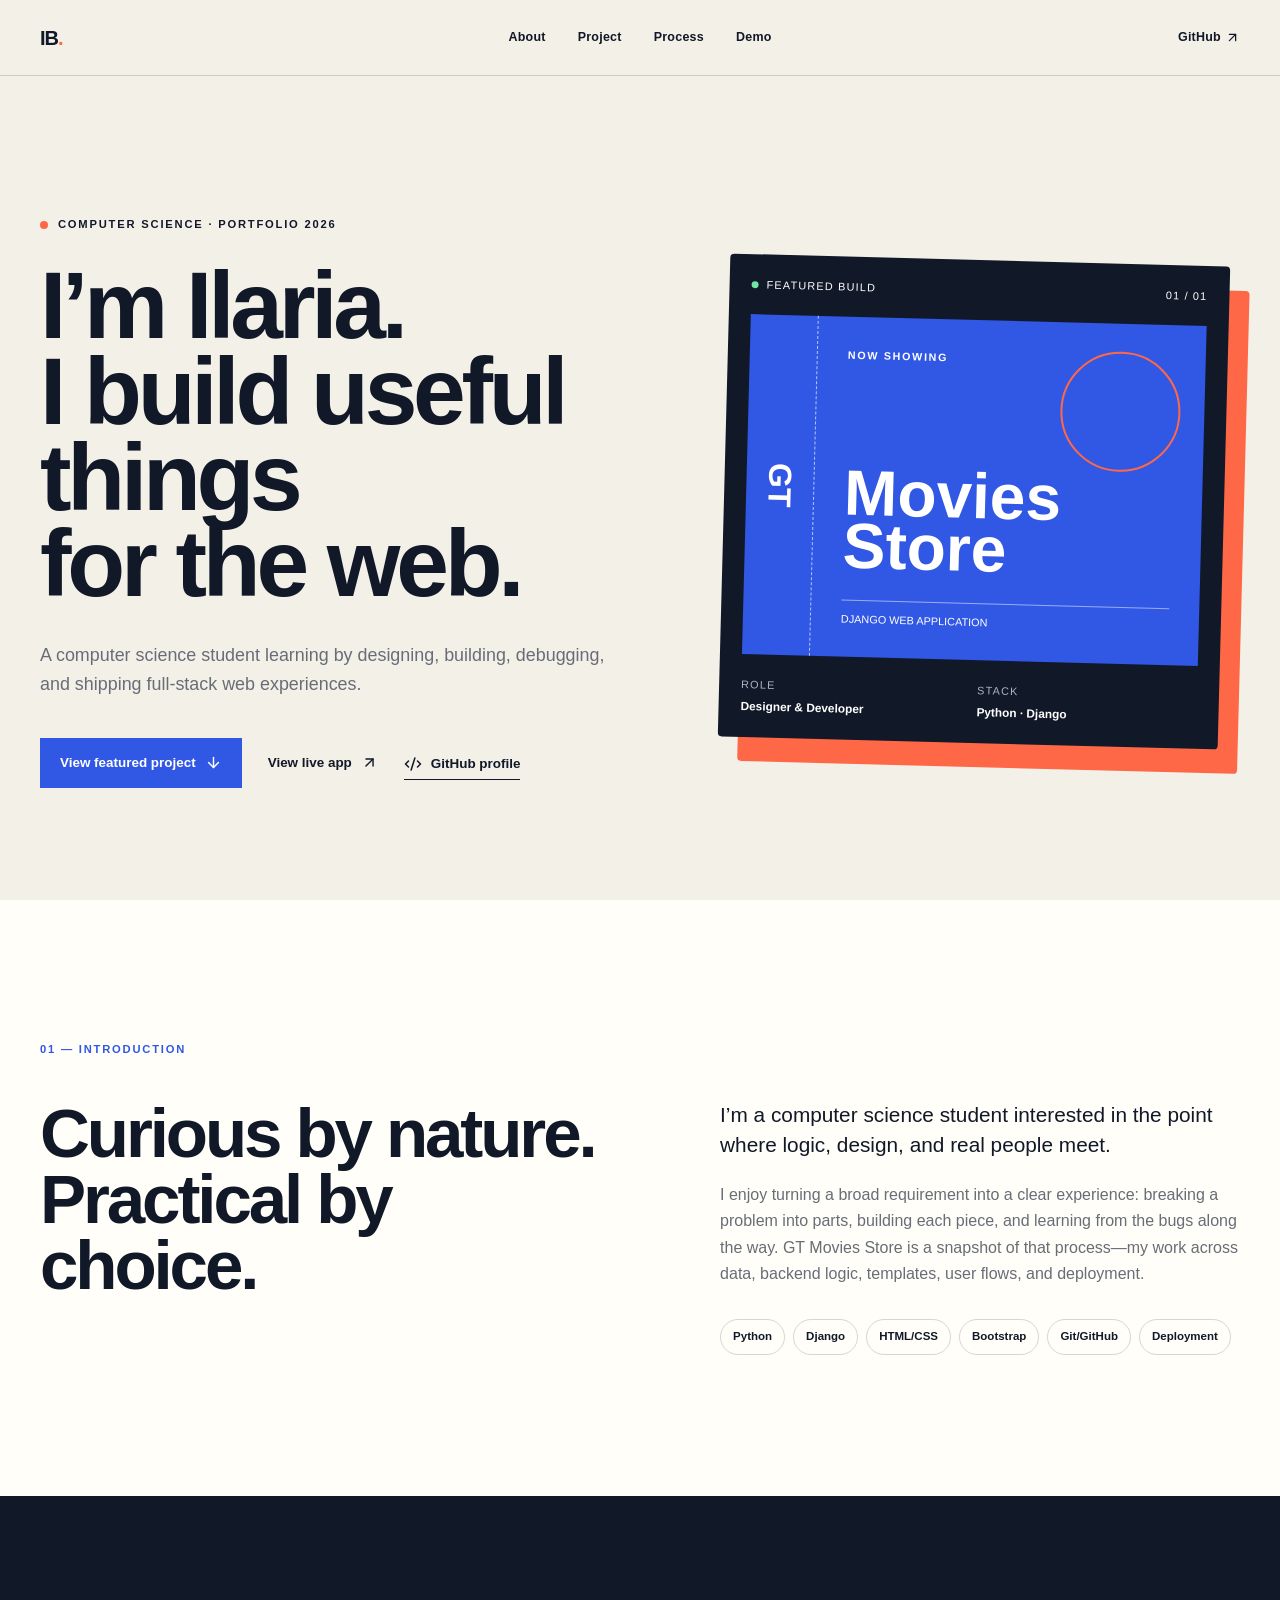
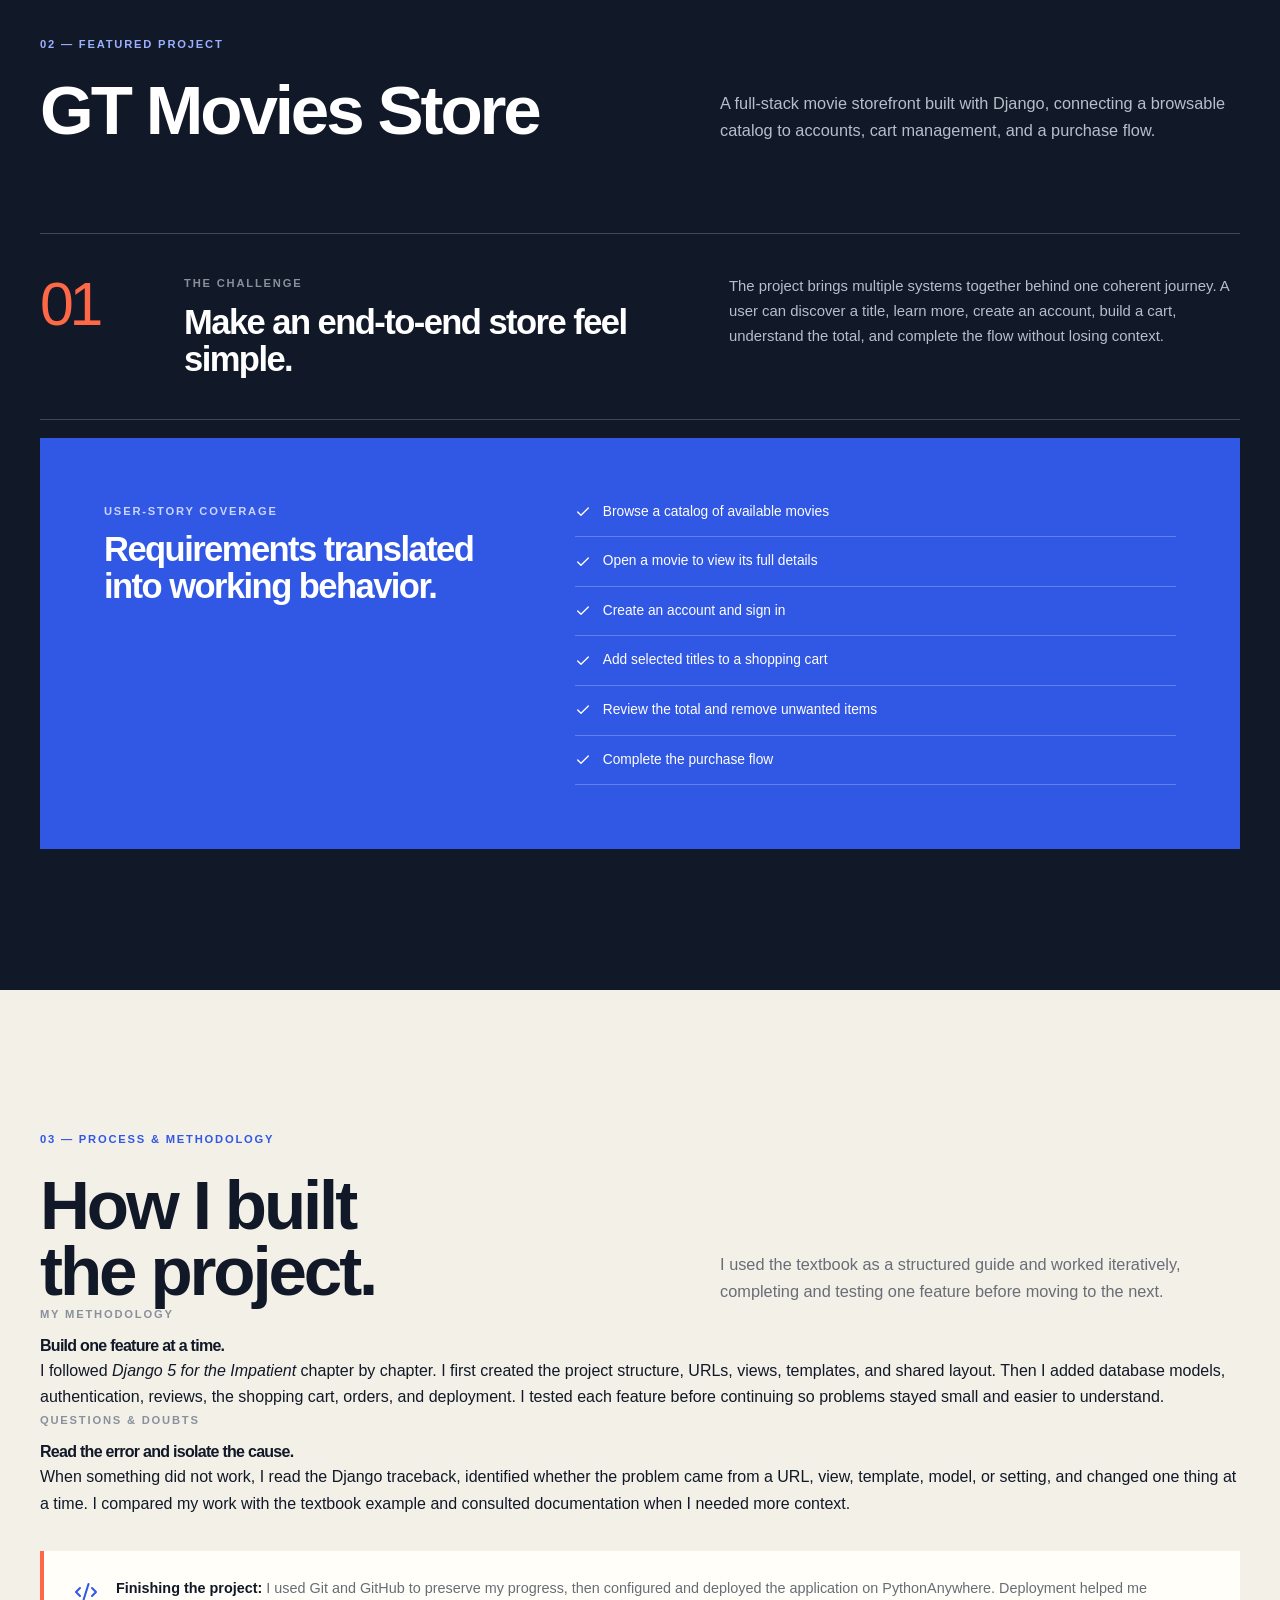
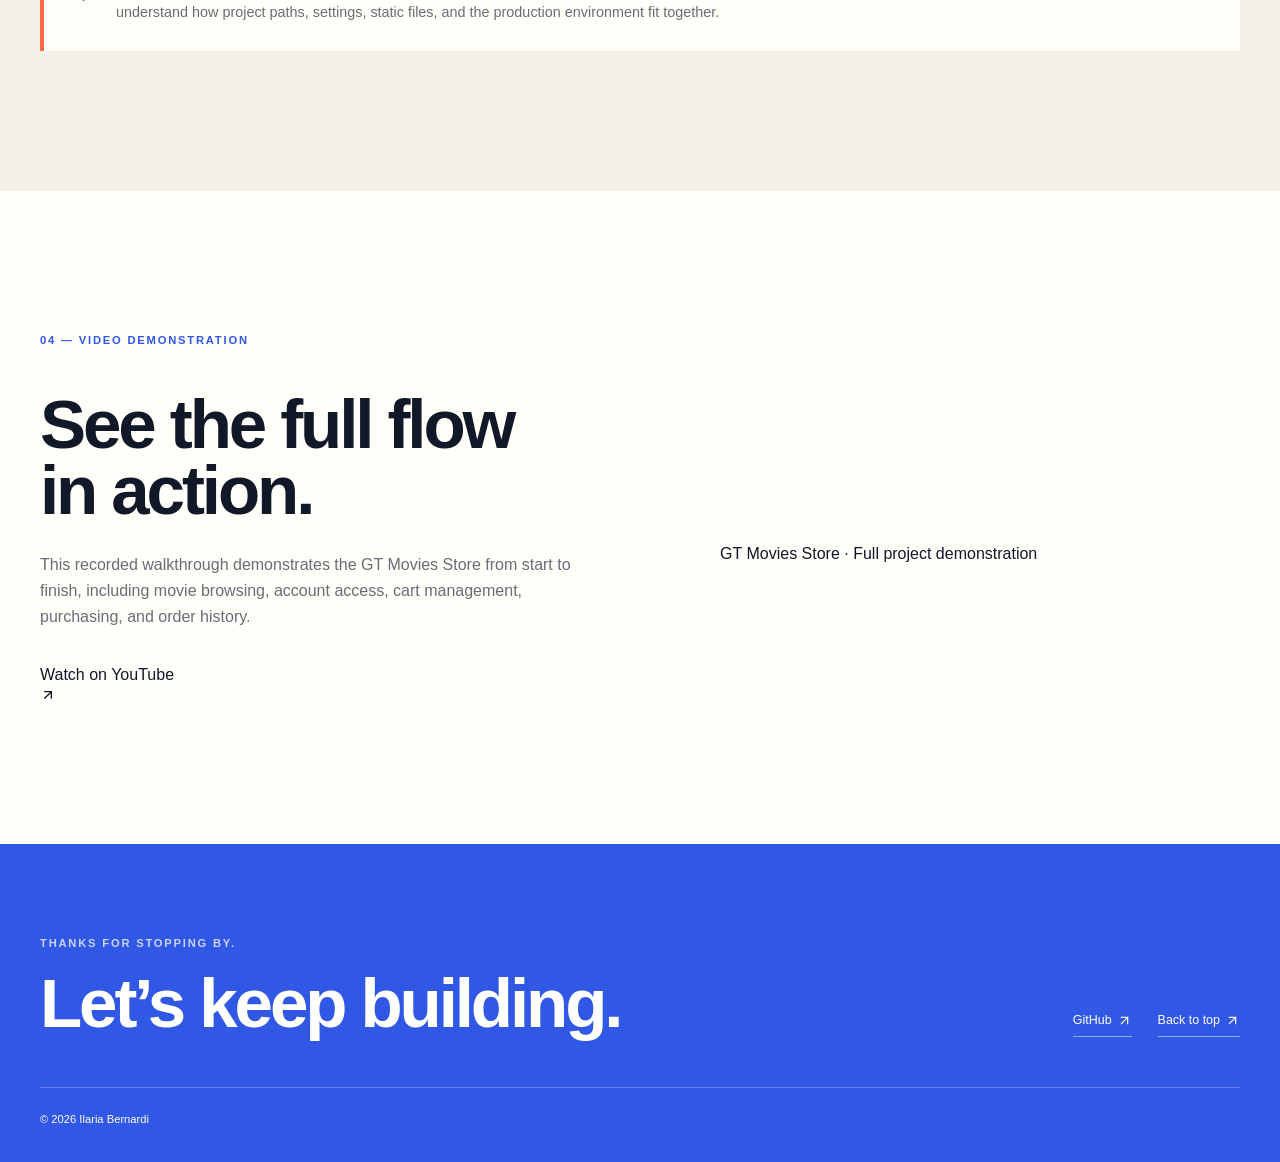
==== commit 8152a840: "Add files via upload" ====
--- a/index.html
+++ b/index.html
@@ -1,2 +1,2 @@
-<!DOCTYPE html><html lang="en"><head><meta charSet="utf-8"/><meta name="viewport" content="width=device-width, initial-scale=1"/><link rel="stylesheet" href="styles.css" data-rsc-css-href="styles.css" data-precedence="vite-rsc/importer-resources"/><link rel="modulepreload" fetchPriority="low" href="/_next/static/chunks/index-CClCmG9b.js"/><script src="/_next/static/chunks/rolldown-runtime-C60lm6uB.js" type="module" async=""></script><script src="/_next/static/chunks/framework-D_rUT4EX.js" type="module" async=""></script><link rel="modulepreload" href="/_next/static/chunks/layout-segment-context-MUBicq_8.js" crossorigin=""/><link rel="modulepreload" href="/_next/static/chunks/Icon-BFIcK819.js" crossorigin=""/><title>Ilaria Bernardi — Computer Science Portfolio</title><meta name="description" content="Portfolio of Ilaria Bernardi, featuring the GT Movies Store Django web application, its user stories, development process, and demo."/><meta property="og:title" content="Ilaria Bernardi — Computer Science Portfolio"/><meta property="og:description" content="Designing, building, and shipping useful experiences for the web."/><meta property="og:type" content="website"/><meta name="twitter:card" content="summary"/><meta name="twitter:title" content="Ilaria Bernardi — Computer Science Portfolio"/><meta name="twitter:description" content="Designing, building, and shipping useful experiences for the web."/><script>Object.assign(((self[Symbol.for("vinext.navigationRuntime")]??={bootstrap:{routeManifest:null},functions:{}}).bootstrap.rsc??={rsc:[]}),{params:{},nav:{"pathname":"/","searchParams":[]}})</script><link rel="modulepreload" href="/_next/static/chunks/index-CClCmG9b.js" />
-</head><body><main><header class="site-header"><a class="wordmark" href="#top" aria-label="Ilaria Bernardi, home">IB<span>.</span></a><nav aria-label="Primary navigation"><a href="#about">About</a><a href="#project">Project</a><a href="#process">Process</a><a href="#demo">Demo</a></nav><a class="header-link" href="https://github.com/ibernardi1" target="_blank" rel="noreferrer">GitHub <svg xmlns="http://www.w3.org/2000/svg" width="15" height="15" viewBox="0 0 24 24" fill="none" stroke="currentColor" stroke-width="2" stroke-linecap="round" stroke-linejoin="round" class="lucide lucide-arrow-up-right" aria-hidden="true"><path d="M7 7h10v10"></path><path d="M7 17 17 7"></path></svg></a></header><section class="hero" id="top"><div class="hero-copy"><p class="eyebrow">Computer Science · Portfolio 2026</p><h1>I’m Ilaria.<br/>I build useful things<br/>for the web.</h1><p class="hero-intro">A computer science student learning by designing, building, debugging, and shipping full-stack web experiences.</p><div class="hero-actions"><a class="button button-primary" href="#project">View featured project <svg xmlns="http://www.w3.org/2000/svg" width="17" height="17" viewBox="0 0 24 24" fill="none" stroke="currentColor" stroke-width="2" stroke-linecap="round" stroke-linejoin="round" class="lucide lucide-arrow-down" aria-hidden="true"><path d="M12 5v14"></path><path d="m19 12-7 7-7-7"></path></svg></a><a class="text-link" href="https://github.com/ibernardi1" target="_blank" rel="noreferrer"><svg xmlns="http://www.w3.org/2000/svg" width="18" height="18" viewBox="0 0 24 24" fill="none" stroke="currentColor" stroke-width="2" stroke-linecap="round" stroke-linejoin="round" class="lucide lucide-code-xml" aria-hidden="true"><path d="m18 16 4-4-4-4"></path><path d="m6 8-4 4 4 4"></path><path d="m14.5 4-5 16"></path></svg> GitHub profile</a></div></div><div class="hero-card" aria-label="Featured project summary"><div class="hero-card-top"><span class="status-dot"></span><span>Featured build</span><span class="card-index">01 / 01</span></div><div class="ticket-art" aria-hidden="true"><div class="ticket-spine">GT</div><div class="ticket-main"><span>Now showing</span><strong>Movies<br/>Store</strong><small>Django web application</small></div></div><div class="hero-card-bottom"><div><span>Role</span><strong>Designer &amp; Developer</strong></div><div><span>Stack</span><strong>Python · Django</strong></div></div></div></section><section class="about section" id="about"><div class="section-kicker">01 — Introduction</div><div class="about-grid"><h2>Curious by nature.<br/>Practical by choice.</h2><div class="about-copy"><p class="lead">I’m a computer science student interested in the point where logic, design, and real people meet.</p><p>I enjoy turning a broad requirement into a clear experience: breaking a problem into parts, building each piece, and learning from the bugs along the way. GT Movies Store is a snapshot of that process—my work across data, backend logic, templates, user flows, and deployment.</p><div class="skill-row" aria-label="Technical skills"><span>Python</span><span>Django</span><span>HTML/CSS</span><span>Bootstrap</span><span>Git/GitHub</span><span>Deployment</span></div></div></div></section><section class="project section" id="project"><div class="section-heading"><div><div class="section-kicker">02 — Featured project</div><h2>GT Movies Store</h2></div><p>A full-stack movie storefront built with Django, connecting a browsable catalog to accounts, cart management, and a purchase flow.</p></div><div class="project-overview"><div class="overview-number">01</div><div><p class="mini-label">The challenge</p><h3>Make an end-to-end store feel simple.</h3></div><p>The project brings multiple systems together behind one coherent journey. A user can discover a title, learn more, create an account, build a cart, understand the total, and complete the flow without losing context.</p></div><div class="stories-panel"><div><p class="mini-label">User-story coverage</p><h3>Requirements translated into working behavior.</h3></div><ul><li><svg xmlns="http://www.w3.org/2000/svg" width="16" height="16" viewBox="0 0 24 24" fill="none" stroke="currentColor" stroke-width="2" stroke-linecap="round" stroke-linejoin="round" class="lucide lucide-check" aria-hidden="true"><path d="M20 6 9 17l-5-5"></path></svg>Browse a catalog of available movies</li><li><svg xmlns="http://www.w3.org/2000/svg" width="16" height="16" viewBox="0 0 24 24" fill="none" stroke="currentColor" stroke-width="2" stroke-linecap="round" stroke-linejoin="round" class="lucide lucide-check" aria-hidden="true"><path d="M20 6 9 17l-5-5"></path></svg>Open a movie to view its full details</li><li><svg xmlns="http://www.w3.org/2000/svg" width="16" height="16" viewBox="0 0 24 24" fill="none" stroke="currentColor" stroke-width="2" stroke-linecap="round" stroke-linejoin="round" class="lucide lucide-check" aria-hidden="true"><path d="M20 6 9 17l-5-5"></path></svg>Create an account and sign in</li><li><svg xmlns="http://www.w3.org/2000/svg" width="16" height="16" viewBox="0 0 24 24" fill="none" stroke="currentColor" stroke-width="2" stroke-linecap="round" stroke-linejoin="round" class="lucide lucide-check" aria-hidden="true"><path d="M20 6 9 17l-5-5"></path></svg>Add selected titles to a shopping cart</li><li><svg xmlns="http://www.w3.org/2000/svg" width="16" height="16" viewBox="0 0 24 24" fill="none" stroke="currentColor" stroke-width="2" stroke-linecap="round" stroke-linejoin="round" class="lucide lucide-check" aria-hidden="true"><path d="M20 6 9 17l-5-5"></path></svg>Review the total and remove unwanted items</li><li><svg xmlns="http://www.w3.org/2000/svg" width="16" height="16" viewBox="0 0 24 24" fill="none" stroke="currentColor" stroke-width="2" stroke-linecap="round" stroke-linejoin="round" class="lucide lucide-check" aria-hidden="true"><path d="M20 6 9 17l-5-5"></path></svg>Complete the purchase flow</li></ul></div></section><section class="process section" id="process"><div class="section-heading process-heading"><div><div class="section-kicker">03 — Process &amp; methodology</div><h2>How I built<br/>the project.</h2></div><p>I used the textbook as a structured guide and worked iteratively, completing and testing one feature before moving to the next.</p></div><div class="process-summary"><article><p class="mini-label">My methodology</p><h3>Build one feature at a time.</h3><p>I followed <em>Django 5 for the Impatient</em> chapter by chapter. I first created the project structure, URLs, views, templates, and shared layout. Then I added database models, authentication, reviews, the shopping cart, orders, and deployment. I tested each feature before continuing so problems stayed small and easier to understand.</p></article><article><p class="mini-label">Questions &amp; doubts</p><h3>Read the error and isolate the cause.</h3><p>When something did not work, I read the Django traceback, identified whether the problem came from a URL, view, template, model, or setting, and changed one thing at a time. I compared my work with the textbook example and consulted documentation when I needed more context.</p></article></div><div class="method-note"><svg xmlns="http://www.w3.org/2000/svg" width="24" height="24" viewBox="0 0 24 24" fill="none" stroke="currentColor" stroke-width="2" stroke-linecap="round" stroke-linejoin="round" class="lucide lucide-code-xml" aria-hidden="true"><path d="m18 16 4-4-4-4"></path><path d="m6 8-4 4 4 4"></path><path d="m14.5 4-5 16"></path></svg><p><strong>Finishing the project:</strong> I used Git and GitHub to preserve my progress, then configured and deployed the application on PythonAnywhere. Deployment helped me understand how project paths, settings, static files, and the production environment fit together.</p></div></section><section class="demo section" id="demo"><div class="section-kicker">04 — Video demonstration</div><div class="demo-grid"><div><h2>See the full flow<br/>in action.</h2><p>This recorded walkthrough demonstrates the GT Movies Store from start to finish, including movie browsing, account access, cart management, purchasing, and order history.</p><a class="video-link" href="https://youtu.be/6k2xOaC5HPM" target="_blank" rel="noreferrer">Watch on YouTube <svg xmlns="http://www.w3.org/2000/svg" width="16" height="16" viewBox="0 0 24 24" fill="none" stroke="currentColor" stroke-width="2" stroke-linecap="round" stroke-linejoin="round" class="lucide lucide-arrow-up-right" aria-hidden="true"><path d="M7 7h10v10"></path><path d="M7 17 17 7"></path></svg></a></div><div class="video-embed"><div class="video-embed-frame"><iframe src="https://www.youtube-nocookie.com/embed/6k2xOaC5HPM" title="GT Movies Store project demonstration by Ilaria Bernardi" allow="accelerometer; autoplay; clipboard-write; encrypted-media; gyroscope; picture-in-picture; web-share" referrerPolicy="strict-origin-when-cross-origin" allowFullScreen=""></iframe></div><p>GT Movies Store · Full project demonstration</p></div></div></section><footer><div><p class="eyebrow">Thanks for stopping by.</p><h2>Let’s keep building.</h2></div><div class="footer-links"><a href="https://github.com/ibernardi1" target="_blank" rel="noreferrer">GitHub <svg xmlns="http://www.w3.org/2000/svg" width="15" height="15" viewBox="0 0 24 24" fill="none" stroke="currentColor" stroke-width="2" stroke-linecap="round" stroke-linejoin="round" class="lucide lucide-arrow-up-right" aria-hidden="true"><path d="M7 7h10v10"></path><path d="M7 17 17 7"></path></svg></a><a href="#top">Back to top <svg xmlns="http://www.w3.org/2000/svg" width="15" height="15" viewBox="0 0 24 24" fill="none" stroke="currentColor" stroke-width="2" stroke-linecap="round" stroke-linejoin="round" class="lucide lucide-arrow-up-right" aria-hidden="true"><path d="M7 7h10v10"></path><path d="M7 17 17 7"></path></svg></a></div><p class="copyright">© 2026 Ilaria Bernardi</p></footer></main><script type="module" src="/_next/static/chunks/index-CClCmG9b.js" id="_R_" async=""></script><script>((self[Symbol.for("vinext.navigationRuntime")]??={bootstrap:{routeManifest:null},functions:{}}).bootstrap.rsc??={rsc:[]}).rsc.push("0:{\"page:/\":\"$L1\",\"layout:/\":\"$L2\",\"route:/\":\"$L3\",\"__route\":\"route:/\",\"__interceptionContext\":null,\"__layoutIds\":[\"layout:/\"],\"__rootLayout\":\"/\",\"__bfcacheSegmentIdentities\":{\"layout:/\":\"[\\\"layout\\\",\\\"layout:/\\\",\\\"root-boundary:/\\\",\\\"\\\"]\",\"page:/\":\"[\\\"page\\\",\\\"page:/\\\",\\\"root-boundary:/\\\",\\\"\\\"]\"},\"__srcPage\":[\"page\"],\"__layoutFlags\":{\"layout:/\":\"s\"},\"__artifactCompatibility\":{\"schemaVersion\":1,\"graphVersion\":\"app-route-graph:1177fd80f83fa7b0\",\"deploymentVersion\":\"5dee85aa-649c-4358-96e3-ceb3a1a1a7e6\",\"appElementsSchemaVersion\":1,\"rscPayloadSchemaVersion\":1,\"rootBoundaryId\":\"/\",\"renderEpoch\":null}}\n")</script><script>((self[Symbol.for("vinext.navigationRuntime")]??={bootstrap:{routeManifest:null},functions:{}}).bootstrap.rsc??={rsc:[]}).rsc.push("4:I[\"8c0f216c4604\",[],\"Children\",1]\n")</script><script>((self[Symbol.for("vinext.navigationRuntime")]??={bootstrap:{routeManifest:null},functions:{}}).bootstrap.rsc??={rsc:[]}).rsc.push("5:I[\"593f344dc510\",[],\"GlobalErrorBoundary\",1]\n")</script><script>((self[Symbol.for("vinext.navigationRuntime")]??={bootstrap:{routeManifest:null},functions:{}}).bootstrap.rsc??={rsc:[]}).rsc.push("6:I[\"0b874ad30386\",[],\"default\",1]\n")</script><script>((self[Symbol.for("vinext.navigationRuntime")]??={bootstrap:{routeManifest:null},functions:{}}).bootstrap.rsc??={rsc:[]}).rsc.push("7:I[\"593f344dc510\",[],\"ErrorBoundary\",1]\n")</script><script>((self[Symbol.for("vinext.navigationRuntime")]??={bootstrap:{routeManifest:null},functions:{}}).bootstrap.rsc??={rsc:[]}).rsc.push("8:I[\"15c18cfaeeff\",[],\"LayoutSegmentProvider\",1]\n")</script><script>((self[Symbol.for("vinext.navigationRuntime")]??={bootstrap:{routeManifest:null},functions:{}}).bootstrap.rsc??={rsc:[]}).rsc.push("9:I[\"8c0f216c4604\",[],\"Slot\",1]\n")</script><script>((self[Symbol.for("vinext.navigationRuntime")]??={bootstrap:{routeManifest:null},functions:{}}).bootstrap.rsc??={rsc:[]}).rsc.push("a:I[\"593f344dc510\",[],\"NotFoundBoundary\",1]\n")</script><script>((self[Symbol.for("vinext.navigationRuntime")]??={bootstrap:{routeManifest:null},functions:{}}).bootstrap.rsc??={rsc:[]}).rsc.push("b:I[\"9276801271d6\",[],\"AppRouterScrollTarget\",1]\n")</script><script>((self[Symbol.for("vinext.navigationRuntime")]??={bootstrap:{routeManifest:null},functions:{}}).bootstrap.rsc??={rsc:[]}).rsc.push("c:I[\"593f344dc510\",[],\"RedirectBoundary\",1]\n")</script><script>((self[Symbol.for("vinext.navigationRuntime")]??={bootstrap:{routeManifest:null},functions:{}}).bootstrap.rsc??={rsc:[]}).rsc.push(":HL[\"styles.css\",\"style\"     ]\n")</script><script>((self[Symbol.for("vinext.navigationRuntime")]??={bootstrap:{routeManifest:null},functions:{}}).bootstrap.rsc??={rsc:[]}).rsc.push("2:[[[\"$\",\"link\",\"css:styles.css\",{\"rel\":\"stylesheet\",\"precedence\":\"vite-rsc/importer-resources\",\"href\":\"styles.css\",\"data-rsc-css-href\":\"styles.css\"}],\"$undefined\"],[\"$\",\"html\",null,{\"lang\":\"en\",\"children\":[\"$\",\"body\",null,{\"children\":[\"$\",\"$L4\",null,{}]}]}]]\n")</script><script>((self[Symbol.for("vinext.navigationRuntime")]??={bootstrap:{routeManifest:null},functions:{}}).bootstrap.rsc??={rsc:[]}).rsc.push("3:[[[\"$\",\"meta\",null,{\"charSet\":\"utf-8\"}],[[\"$\",\"title\",\"0\",{\"children\":\"Ilaria Bernardi — Computer Science Portfolio\"}],[\"$\",\"meta\",\"1\",{\"name\":\"description\",\"content\":\"Portfolio of Ilaria Bernardi, featuring the GT Movies Store Django web application, its user stories, development process, and demo.\"}],[\"$\",\"meta\",\"2\",{\"property\":\"og:title\",\"content\":\"Ilaria Bernardi — Computer Science Portfolio\"}],[\"$\",\"meta\",\"3\",{\"property\":\"og:description\",\"content\":\"Designing, building, and shipping useful experiences for the web.\"}],[\"$\",\"meta\",\"4\",{\"property\":\"og:type\",\"content\":\"website\"}],[\"$\",\"meta\",\"5\",{\"name\":\"twitter:card\",\"content\":\"summary\"}],[\"$\",\"meta\",\"6\",{\"name\":\"twitter:title\",\"content\":\"Ilaria Bernardi — Computer Science Portfolio\"}],[\"$\",\"meta\",\"7\",{\"name\":\"twitter:description\",\"content\":\"Designing, building, and shipping useful experiences for the web.\"}]],[[\"$\",\"meta\",\"0\",{\"name\":\"viewport\",\"content\":\"width=device-width, initial-scale=1\"}]]],[\"$\",\"$L5\",null,{\"fallback\":\"$6\",\"children\":[\"$\",\"$L7\",null,{\"fallback\":\"$6\",\"children\":[\"$\",\"$L8\",null,{\"providerId\":\"layout:/\",\"segmentMap\":{\"children\":[]},\"children\":[\"$\",\"$L9\",null,{\"id\":\"layout:/\",\"parallelSlots\":\"$undefined\",\"children\":[\"$\",\"$La\",null,{\"resetKey\":\"\",\"fallback\":[[\"$\",\"title\",null,{\"children\":\"404: This page could not be found.\"}],[\"$\",\"div\",null,{\"style\":{\"fontFamily\":\"system-ui,\\\"Segoe UI\\\",Roboto,Helvetica,Arial,sans-serif,\\\"Apple Color Emoji\\\",\\\"Segoe UI Emoji\\\"\",\"height\":\"100vh\",\"textAlign\":\"center\",\"display\":\"flex\",\"flexDirection\":\"column\",\"alignItems\":\"center\",\"justifyContent\":\"center\"},\"children\":[\"$\",\"div\",null,{\"children\":[[\"$\",\"style\",null,{\"dangerouslySetInnerHTML\":{\"__html\":\"body{color:#000;background:#fff;margin:0}.next-error-h1{border-right:1px solid rgba(0,0,0,.3)}@media (prefers-color-scheme:dark){body{color:#fff;background:#000}.next-error-h1{border-right:1px solid rgba(255,255,255,.3)}}\"}}],[\"$\",\"h1\",null,{\"className\":\"next-error-h1\",\"style\":{\"display\":\"inline-block\",\"margin\":\"0 20px 0 0\",\"padding\":\"0 23px 0 0\",\"fontSize\":24,\"fontWeight\":500,\"verticalAlign\":\"top\",\"lineHeight\":\"49px\"},\"children\":404}],[\"$\",\"div\",null,{\"style\":{\"display\":\"inline-block\"},\"children\":[\"$\",\"h2\",null,{\"style\":{\"fontSize\":14,\"fontWeight\":400,\"lineHeight\":\"49px\",\"margin\":0},\"children\":\"This page could not be found.\"}]}]]}]}]],\"children\":[\"$\",\"$Lb\",null,{\"children\":[\"$\",\"$Lc\",null,{\"children\":[[\"$\",\"$L8\",null,{\"providerId\":\"page:/\",\"segmentMap\":{\"children\":[\"__PAGE__\"]},\"children\":[\"$\",\"$L9\",null,{\"id\":\"page:/\"}]}],null]}]}]}]}]}]}]}],null,null]\n")</script><script>((self[Symbol.for("vinext.navigationRuntime")]??={bootstrap:{routeManifest:null},functions:{}}).bootstrap.rsc??={rsc:[]}).rsc.push("d:I[\"339f946bc456\",[],\"default\",1]\n")</script><script>((self[Symbol.for("vinext.navigationRuntime")]??={bootstrap:{routeManifest:null},functions:{}}).bootstrap.rsc??={rsc:[]}).rsc.push("1:[\"$\",\"main\",null,{\"children\":[[\"$\",\"header\",null,{\"className\":\"site-header\",\"children\":[[\"$\",\"a\",null,{\"className\":\"wordmark\",\"href\":\"#top\",\"aria-label\":\"Ilaria Bernardi, home\",\"children\":[\"IB\",[\"$\",\"span\",null,{\"children\":\".\"}]]}],[\"$\",\"nav\",null,{\"aria-label\":\"Primary navigation\",\"children\":[[\"$\",\"a\",null,{\"href\":\"#about\",\"children\":\"About\"}],[\"$\",\"a\",null,{\"href\":\"#project\",\"children\":\"Project\"}],[\"$\",\"a\",null,{\"href\":\"#process\",\"children\":\"Process\"}],[\"$\",\"a\",null,{\"href\":\"#demo\",\"children\":\"Demo\"}]]}],[\"$\",\"a\",null,{\"className\":\"header-link\",\"href\":\"https://github.com/ibernardi1\",\"target\":\"_blank\",\"rel\":\"noreferrer\",\"children\":[\"GitHub \",[\"$\",\"$Ld\",null,{\"ref\":\"$undefined\",\"iconNode\":[[\"path\",{\"d\":\"M7 7h10v10\",\"key\":\"1tivn9\"}],[\"path\",{\"d\":\"M7 17 17 7\",\"key\":\"1vkiza\"}]],\"className\":\"lucide-arrow-up-right\",\"aria-hidden\":\"true\",\"size\":15}]]}]]}],[\"$\",\"section\",null,{\"className\":\"hero\",\"id\":\"top\",\"children\":[[\"$\",\"div\",null,{\"className\":\"hero-copy\",\"children\":[[\"$\",\"p\",null,{\"className\":\"eyebrow\",\"children\":\"Computer Science · Portfolio 2026\"}],[\"$\",\"h1\",null,{\"children\":[\"I’m Ilaria.\",[\"$\",\"br\",null,{}],\"I build useful things\",[\"$\",\"br\",null,{}],\"for the web.\"]}],[\"$\",\"p\",null,{\"className\":\"hero-intro\",\"children\":\"A computer science student learning by designing, building, debugging, and shipping full-stack web experiences.\"}],[\"$\",\"div\",null,{\"className\":\"hero-actions\",\"children\":[[\"$\",\"a\",null,{\"className\":\"button button-primary\",\"href\":\"#project\",\"children\":[\"View featured project \",[\"$\",\"$Ld\",null,{\"ref\":\"$undefined\",\"iconNode\":[[\"path\",{\"d\":\"M12 5v14\",\"key\":\"s699le\"}],[\"path\",{\"d\":\"m19 12-7 7-7-7\",\"key\":\"1idqje\"}]],\"className\":\"lucide-arrow-down\",\"aria-hidden\":\"true\",\"size\":17}]]}],[\"$\",\"a\",null,{\"className\":\"text-link\",\"href\":\"https://github.com/ibernardi1\",\"target\":\"_blank\",\"rel\":\"noreferrer\",\"children\":[[\"$\",\"$Ld\",null,{\"ref\":\"$undefined\",\"iconNode\":[[\"path\",{\"d\":\"m18 16 4-4-4-4\",\"key\":\"1inbqp\"}],[\"path\",{\"d\":\"m6 8-4 4 4 4\",\"key\":\"15zrgr\"}],[\"path\",{\"d\":\"m14.5 4-5 16\",\"key\":\"e7oirm\"}]],\"className\":\"lucide-code-xml\",\"aria-hidden\":\"true\",\"size\":18}],\" GitHub profile\"]}]]}]]}],[\"$\",\"div\",null,{\"className\":\"hero-card\",\"aria-label\":\"Featured project summary\",\"children\":[[\"$\",\"div\",null,{\"className\":\"hero-card-top\",\"children\":[[\"$\",\"span\",null,{\"className\":\"status-dot\"}],[\"$\",\"span\",null,{\"children\":\"Featured build\"}],[\"$\",\"span\",null,{\"className\":\"card-index\",\"children\":\"01 / 01\"}]]}],[\"$\",\"div\",null,{\"className\":\"ticket-art\",\"aria-hidden\":\"true\",\"children\":[[\"$\",\"div\",null,{\"className\":\"ticket-spine\",\"children\":\"GT\"}],[\"$\",\"div\",null,{\"className\":\"ticket-main\",\"children\":[[\"$\",\"span\",null,{\"children\":\"Now showing\"}],[\"$\",\"strong\",null,{\"children\":[\"Movies\",[\"$\",\"br\",null,{}],\"Store\"]}],[\"$\",\"small\",null,{\"children\":\"Django web application\"}]]}]]}],[\"$\",\"div\",null,{\"className\":\"hero-card-bottom\",\"children\":[[\"$\",\"div\",null,{\"children\":[[\"$\",\"span\",null,{\"children\":\"Role\"}],[\"$\",\"strong\",null,{\"children\":\"Designer \u0026 Developer\"}]]}],[\"$\",\"div\",null,{\"children\":[[\"$\",\"span\",null,{\"children\":\"Stack\"}],[\"$\",\"strong\",null,{\"children\":\"Python · Django\"}]]}]]}]]}]]}],[\"$\",\"section\",null,{\"className\":\"about section\",\"id\":\"about\",\"children\":[[\"$\",\"div\",null,{\"className\":\"section-kicker\",\"children\":\"01 — Introduction\"}],[\"$\",\"div\",null,{\"className\":\"about-grid\",\"children\":[[\"$\",\"h2\",null,{\"children\":[\"Curious by nature.\",[\"$\",\"br\",null,{}],\"Practical by choice.\"]}],[\"$\",\"div\",null,{\"className\":\"about-copy\",\"children\":[[\"$\",\"p\",null,{\"className\":\"lead\",\"children\":\"I’m a computer science student interested in the point where logic, design, and real people meet.\"}],[\"$\",\"p\",null,{\"children\":\"I enjoy turning a broad requirement into a clear experience: breaking a problem into parts, building each piece, and learning from the bugs along the way. GT Movies Store is a snapshot of that process—my work across data, backend logic, templates, user flows, and deployment.\"}],[\"$\",\"div\",null,{\"className\":\"skill-row\",\"aria-label\":\"Technical skills\",\"children\":[[\"$\",\"span\",\"Python\",{\"children\":\"Python\"}],[\"$\",\"span\",\"Django\",{\"children\":\"Django\"}],[\"$\",\"span\",\"HTML/CSS\",{\"children\":\"HTML/CSS\"}],[\"$\",\"span\",\"Bootstrap\",{\"children\":\"Bootstrap\"}],[\"$\",\"span\",\"Git/GitHub\",{\"children\":\"Git/GitHub\"}],[\"$\",\"span\",\"Deployment\",{\"children\":\"Deployment\"}]]}]]}]]}]]}],[\"$\",\"section\",null,{\"className\":\"project section\",\"id\":\"project\",\"children\":[[\"$\",\"div\",null,{\"className\":\"section-heading\",\"children\":[[\"$\",\"div\",null,{\"children\":[[\"$\",\"div\",null,{\"className\":\"section-kicker\",\"children\":\"02 — Featured project\"}],[\"$\",\"h2\",null,{\"children\":\"GT Movies Store\"}]]}],[\"$\",\"p\",null,{\"children\":\"A full-stack movie storefront built with Django, connecting a browsable catalog to accounts, cart management, and a purchase flow.\"}]]}],\"$Le\",\"$Lf\"]}],\"$L10\",\"$L11\",\"$L12\"]}]\n")</script><script>((self[Symbol.for("vinext.navigationRuntime")]??={bootstrap:{routeManifest:null},functions:{}}).bootstrap.rsc??={rsc:[]}).rsc.push("e:[\"$\",\"div\",null,{\"className\":\"project-overview\",\"children\":[[\"$\",\"div\",null,{\"className\":\"overview-number\",\"children\":\"01\"}],[\"$\",\"div\",null,{\"children\":[[\"$\",\"p\",null,{\"className\":\"mini-label\",\"children\":\"The challenge\"}],[\"$\",\"h3\",null,{\"children\":\"Make an end-to-end store feel simple.\"}]]}],[\"$\",\"p\",null,{\"children\":\"The project brings multiple systems together behind one coherent journey. A user can discover a title, learn more, create an account, build a cart, understand the total, and complete the flow without losing context.\"}]]}]\n")</script><script>((self[Symbol.for("vinext.navigationRuntime")]??={bootstrap:{routeManifest:null},functions:{}}).bootstrap.rsc??={rsc:[]}).rsc.push("f:[\"$\",\"div\",null,{\"className\":\"stories-panel\",\"children\":[[\"$\",\"div\",null,{\"children\":[[\"$\",\"p\",null,{\"className\":\"mini-label\",\"children\":\"User-story coverage\"}],[\"$\",\"h3\",null,{\"children\":\"Requirements translated into working behavior.\"}]]}],[\"$\",\"ul\",null,{\"children\":[[\"$\",\"li\",\"Browse a catalog of available movies\",{\"children\":[[\"$\",\"$Ld\",null,{\"ref\":\"$undefined\",\"iconNode\":[[\"path\",{\"d\":\"M20 6 9 17l-5-5\",\"key\":\"1gmf2c\"}]],\"className\":\"lucide-check\",\"aria-hidden\":\"true\",\"size\":16}],\"Browse a catalog of available movies\"]}],[\"$\",\"li\",\"Open a movie to view its full details\",{\"children\":[[\"$\",\"$Ld\",null,{\"ref\":\"$undefined\",\"iconNode\":\"$f:props:children:1:props:children:0:props:children:0:props:iconNode\",\"className\":\"lucide-check\",\"aria-hidden\":\"true\",\"size\":16}],\"Open a movie to view its full details\"]}],[\"$\",\"li\",\"Create an account and sign in\",{\"children\":[[\"$\",\"$Ld\",null,{\"ref\":\"$undefined\",\"iconNode\":\"$f:props:children:1:props:children:0:props:children:0:props:iconNode\",\"className\":\"lucide-check\",\"aria-hidden\":\"true\",\"size\":16}],\"Create an account and sign in\"]}],[\"$\",\"li\",\"Add selected titles to a shopping cart\",{\"children\":[[\"$\",\"$Ld\",null,{\"ref\":\"$undefined\",\"iconNode\":\"$f:props:children:1:props:children:0:props:children:0:props:iconNode\",\"className\":\"lucide-check\",\"aria-hidden\":\"true\",\"size\":16}],\"Add selected titles to a shopping cart\"]}],[\"$\",\"li\",\"Review the total and remove unwanted items\",{\"children\":[[\"$\",\"$Ld\",null,{\"ref\":\"$undefined\",\"iconNode\":\"$f:props:children:1:props:children:0:props:children:0:props:iconNode\",\"className\":\"lucide-check\",\"aria-hidden\":\"true\",\"size\":16}],\"Review the total and remove unwanted items\"]}],[\"$\",\"li\",\"Complete the purchase flow\",{\"children\":[[\"$\",\"$Ld\",null,{\"ref\":\"$undefined\",\"iconNode\":\"$f:props:children:1:props:children:0:props:children:0:props:iconNode\",\"className\":\"lucide-check\",\"aria-hidden\":\"true\",\"size\":16}],\"Complete the purchase flow\"]}]]}]]}]\n")</script><script>((self[Symbol.for("vinext.navigationRuntime")]??={bootstrap:{routeManifest:null},functions:{}}).bootstrap.rsc??={rsc:[]}).rsc.push("10:[\"$\",\"section\",null,{\"className\":\"process section\",\"id\":\"process\",\"children\":[[\"$\",\"div\",null,{\"className\":\"section-heading process-heading\",\"children\":[[\"$\",\"div\",null,{\"children\":[[\"$\",\"div\",null,{\"className\":\"section-kicker\",\"children\":\"03 — Process \u0026 methodology\"}],[\"$\",\"h2\",null,{\"children\":[\"How I built\",[\"$\",\"br\",null,{}],\"the project.\"]}]]}],[\"$\",\"p\",null,{\"children\":\"I used the textbook as a structured guide and worked iteratively, completing and testing one feature before moving to the next.\"}]]}],[\"$\",\"div\",null,{\"className\":\"process-summary\",\"children\":[[\"$\",\"article\",null,{\"children\":[[\"$\",\"p\",null,{\"className\":\"mini-label\",\"children\":\"My methodology\"}],[\"$\",\"h3\",null,{\"children\":\"Build one feature at a time.\"}],[\"$\",\"p\",null,{\"children\":[\"I followed \",[\"$\",\"em\",null,{\"children\":\"Django 5 for the Impatient\"}],\" chapter by chapter. I first created the project structure, URLs, views, templates, and shared layout. Then I added database models, authentication, reviews, the shopping cart, orders, and deployment. I tested each feature before continuing so problems stayed small and easier to understand.\"]}]]}],[\"$\",\"article\",null,{\"children\":[[\"$\",\"p\",null,{\"className\":\"mini-label\",\"children\":\"Questions \u0026 doubts\"}],[\"$\",\"h3\",null,{\"children\":\"Read the error and isolate the cause.\"}],[\"$\",\"p\",null,{\"children\":\"When something did not work, I read the Django traceback, identified whether the problem came from a URL, view, template, model, or setting, and changed one thing at a time. I compared my work with the textbook example and consulted documentation when I needed more context.\"}]]}]]}],[\"$\",\"div\",null,{\"className\":\"method-note\",\"children\":[[\"$\",\"$Ld\",null,{\"ref\":\"$undefined\",\"iconNode\":\"$1:props:children:1:props:children:0:props:children:3:props:children:1:props:children:0:props:iconNode\",\"className\":\"lucide-code-xml\",\"aria-hidden\":\"true\",\"size\":24}],[\"$\",\"p\",null,{\"children\":[[\"$\",\"strong\",null,{\"children\":\"Finishing the project:\"}],\" I used Git and GitHub to preserve my progress, then configured and deployed the application on PythonAnywhere. Deployment helped me understand how project paths, settings, static files, and the production environment fit together.\"]}]]}]]}]\n")</script><script>((self[Symbol.for("vinext.navigationRuntime")]??={bootstrap:{routeManifest:null},functions:{}}).bootstrap.rsc??={rsc:[]}).rsc.push("11:[\"$\",\"section\",null,{\"className\":\"demo section\",\"id\":\"demo\",\"children\":[[\"$\",\"div\",null,{\"className\":\"section-kicker\",\"children\":\"04 — Video demonstration\"}],[\"$\",\"div\",null,{\"className\":\"demo-grid\",\"children\":[[\"$\",\"div\",null,{\"children\":[[\"$\",\"h2\",null,{\"children\":[\"See the full flow\",[\"$\",\"br\",null,{}],\"in action.\"]}],[\"$\",\"p\",null,{\"children\":\"This recorded walkthrough demonstrates the GT Movies Store from start to finish, including movie browsing, account access, cart management, purchasing, and order history.\"}],[\"$\",\"a\",null,{\"className\":\"video-link\",\"href\":\"https://youtu.be/6k2xOaC5HPM\",\"target\":\"_blank\",\"rel\":\"noreferrer\",\"children\":[\"Watch on YouTube \",[\"$\",\"$Ld\",null,{\"ref\":\"$undefined\",\"iconNode\":\"$1:props:children:0:props:children:2:props:children:1:props:iconNode\",\"className\":\"lucide-arrow-up-right\",\"aria-hidden\":\"true\",\"size\":16}]]}]]}],[\"$\",\"div\",null,{\"className\":\"video-embed\",\"children\":[[\"$\",\"div\",null,{\"className\":\"video-embed-frame\",\"children\":[\"$\",\"iframe\",null,{\"src\":\"https://www.youtube-nocookie.com/embed/6k2xOaC5HPM\",\"title\":\"GT Movies Store project demonstration by Ilaria Bernardi\",\"allow\":\"accelerometer; autoplay; clipboard-write; encrypted-media; gyroscope; picture-in-picture; web-share\",\"referrerPolicy\":\"strict-origin-when-cross-origin\",\"allowFullScreen\":true}]}],[\"$\",\"p\",null,{\"children\":\"GT Movies Store · Full project demonstration\"}]]}]]}]]}]\n")</script><script>((self[Symbol.for("vinext.navigationRuntime")]??={bootstrap:{routeManifest:null},functions:{}}).bootstrap.rsc??={rsc:[]}).rsc.push("12:[\"$\",\"footer\",null,{\"children\":[[\"$\",\"div\",null,{\"children\":[[\"$\",\"p\",null,{\"className\":\"eyebrow\",\"children\":\"Thanks for stopping by.\"}],[\"$\",\"h2\",null,{\"children\":\"Let’s keep building.\"}]]}],[\"$\",\"div\",null,{\"className\":\"footer-links\",\"children\":[[\"$\",\"a\",null,{\"href\":\"https://github.com/ibernardi1\",\"target\":\"_blank\",\"rel\":\"noreferrer\",\"children\":[\"GitHub \",[\"$\",\"$Ld\",null,{\"ref\":\"$undefined\",\"iconNode\":\"$1:props:children:0:props:children:2:props:children:1:props:iconNode\",\"className\":\"lucide-arrow-up-right\",\"aria-hidden\":\"true\",\"size\":15}]]}],[\"$\",\"a\",null,{\"href\":\"#top\",\"children\":[\"Back to top \",[\"$\",\"$Ld\",null,{\"ref\":\"$undefined\",\"iconNode\":\"$1:props:children:0:props:children:2:props:children:1:props:iconNode\",\"className\":\"lucide-arrow-up-right\",\"aria-hidden\":\"true\",\"size\":15}]]}]]}],[\"$\",\"p\",null,{\"className\":\"copyright\",\"children\":\"© 2026 Ilaria Bernardi\"}]]}]\n")</script><script>Object.assign(((self[Symbol.for("vinext.navigationRuntime")]??={bootstrap:{routeManifest:null},functions:{}}).bootstrap.rsc??={rsc:[]}),{"initialCacheKind":"static"});((self[Symbol.for("vinext.navigationRuntime")]??={bootstrap:{routeManifest:null},functions:{}}).bootstrap.rsc??={rsc:[]}).done=true</script></body></html>+<!DOCTYPE html><html lang="en"><head><meta charSet="utf-8"/><meta name="viewport" content="width=device-width, initial-scale=1"/><link rel="stylesheet" href="styles.css" data-rsc-css-href="styles.css" data-precedence="vite-rsc/importer-resources"/><link rel="modulepreload" fetchPriority="low" href="/_next/static/chunks/index-B9Uv2Jta.js"/><script src="/_next/static/chunks/rolldown-runtime-C60lm6uB.js" type="module" async=""></script><script src="/_next/static/chunks/framework-D_rUT4EX.js" type="module" async=""></script><link rel="modulepreload" href="/_next/static/chunks/layout-segment-context-DuJQFlJi.js" crossorigin=""/><link rel="modulepreload" href="/_next/static/chunks/Icon-BFIcK819.js" crossorigin=""/><title>Ilaria Bernardi — Computer Science Portfolio</title><meta name="description" content="Portfolio of Ilaria Bernardi, featuring the GT Movies Store Django web application, its user stories, development process, and demo."/><meta property="og:title" content="Ilaria Bernardi — Computer Science Portfolio"/><meta property="og:description" content="Designing, building, and shipping useful experiences for the web."/><meta property="og:type" content="website"/><meta name="twitter:card" content="summary"/><meta name="twitter:title" content="Ilaria Bernardi — Computer Science Portfolio"/><meta name="twitter:description" content="Designing, building, and shipping useful experiences for the web."/><script>Object.assign(((self[Symbol.for("vinext.navigationRuntime")]??={bootstrap:{routeManifest:null},functions:{}}).bootstrap.rsc??={rsc:[]}),{params:{},nav:{"pathname":"/","searchParams":[]}})</script><link rel="modulepreload" href="/_next/static/chunks/index-B9Uv2Jta.js" />
+</head><body><main><header class="site-header"><a class="wordmark" href="#top" aria-label="Ilaria Bernardi, home">IB<span>.</span></a><nav aria-label="Primary navigation"><a href="#about">About</a><a href="#project">Project</a><a href="#process">Process</a><a href="#demo">Demo</a></nav><a class="header-link" href="https://github.com/ibernardi1" target="_blank" rel="noreferrer">GitHub <svg xmlns="http://www.w3.org/2000/svg" width="15" height="15" viewBox="0 0 24 24" fill="none" stroke="currentColor" stroke-width="2" stroke-linecap="round" stroke-linejoin="round" class="lucide lucide-arrow-up-right" aria-hidden="true"><path d="M7 7h10v10"></path><path d="M7 17 17 7"></path></svg></a></header><section class="hero" id="top"><div class="hero-copy"><p class="eyebrow">Computer Science · Portfolio 2026</p><h1>I’m Ilaria.<br/>I build useful things<br/>for the web.</h1><p class="hero-intro">A computer science student learning by designing, building, debugging, and shipping full-stack web experiences.</p><div class="hero-actions"><a class="button button-primary" href="#project">View featured project <svg xmlns="http://www.w3.org/2000/svg" width="17" height="17" viewBox="0 0 24 24" fill="none" stroke="currentColor" stroke-width="2" stroke-linecap="round" stroke-linejoin="round" class="lucide lucide-arrow-down" aria-hidden="true"><path d="M12 5v14"></path><path d="m19 12-7 7-7-7"></path></svg></a><a class="button button-secondary" href="https://ibernardi1.pythonanywhere.com/" target="_blank" rel="noreferrer">View live app <svg xmlns="http://www.w3.org/2000/svg" width="17" height="17" viewBox="0 0 24 24" fill="none" stroke="currentColor" stroke-width="2" stroke-linecap="round" stroke-linejoin="round" class="lucide lucide-arrow-up-right" aria-hidden="true"><path d="M7 7h10v10"></path><path d="M7 17 17 7"></path></svg></a><a class="text-link" href="https://github.com/ibernardi1" target="_blank" rel="noreferrer"><svg xmlns="http://www.w3.org/2000/svg" width="18" height="18" viewBox="0 0 24 24" fill="none" stroke="currentColor" stroke-width="2" stroke-linecap="round" stroke-linejoin="round" class="lucide lucide-code-xml" aria-hidden="true"><path d="m18 16 4-4-4-4"></path><path d="m6 8-4 4 4 4"></path><path d="m14.5 4-5 16"></path></svg> GitHub profile</a></div></div><div class="hero-card" aria-label="Featured project summary"><div class="hero-card-top"><span class="status-dot"></span><span>Featured build</span><span class="card-index">01 / 01</span></div><div class="ticket-art" aria-hidden="true"><div class="ticket-spine">GT</div><div class="ticket-main"><span>Now showing</span><strong>Movies<br/>Store</strong><small>Django web application</small></div></div><div class="hero-card-bottom"><div><span>Role</span><strong>Designer &amp; Developer</strong></div><div><span>Stack</span><strong>Python · Django</strong></div></div></div></section><section class="about section" id="about"><div class="section-kicker">01 — Introduction</div><div class="about-grid"><h2>Curious by nature.<br/>Practical by choice.</h2><div class="about-copy"><p class="lead">I’m a computer science student interested in the point where logic, design, and real people meet.</p><p>I enjoy turning a broad requirement into a clear experience: breaking a problem into parts, building each piece, and learning from the bugs along the way. GT Movies Store is a snapshot of that process—my work across data, backend logic, templates, user flows, and deployment.</p><div class="skill-row" aria-label="Technical skills"><span>Python</span><span>Django</span><span>HTML/CSS</span><span>Bootstrap</span><span>Git/GitHub</span><span>Deployment</span></div></div></div></section><section class="project section" id="project"><div class="section-heading"><div><div class="section-kicker">02 — Featured project</div><h2>GT Movies Store</h2></div><p>A full-stack movie storefront built with Django, connecting a browsable catalog to accounts, cart management, and a purchase flow.</p></div><div class="project-overview"><div class="overview-number">01</div><div><p class="mini-label">The challenge</p><h3>Make an end-to-end store feel simple.</h3></div><p>The project brings multiple systems together behind one coherent journey. A user can discover a title, learn more, create an account, build a cart, understand the total, and complete the flow without losing context.</p></div><div class="stories-panel"><div><p class="mini-label">User-story coverage</p><h3>Requirements translated into working behavior.</h3></div><ul><li><svg xmlns="http://www.w3.org/2000/svg" width="16" height="16" viewBox="0 0 24 24" fill="none" stroke="currentColor" stroke-width="2" stroke-linecap="round" stroke-linejoin="round" class="lucide lucide-check" aria-hidden="true"><path d="M20 6 9 17l-5-5"></path></svg>Browse a catalog of available movies</li><li><svg xmlns="http://www.w3.org/2000/svg" width="16" height="16" viewBox="0 0 24 24" fill="none" stroke="currentColor" stroke-width="2" stroke-linecap="round" stroke-linejoin="round" class="lucide lucide-check" aria-hidden="true"><path d="M20 6 9 17l-5-5"></path></svg>Open a movie to view its full details</li><li><svg xmlns="http://www.w3.org/2000/svg" width="16" height="16" viewBox="0 0 24 24" fill="none" stroke="currentColor" stroke-width="2" stroke-linecap="round" stroke-linejoin="round" class="lucide lucide-check" aria-hidden="true"><path d="M20 6 9 17l-5-5"></path></svg>Create an account and sign in</li><li><svg xmlns="http://www.w3.org/2000/svg" width="16" height="16" viewBox="0 0 24 24" fill="none" stroke="currentColor" stroke-width="2" stroke-linecap="round" stroke-linejoin="round" class="lucide lucide-check" aria-hidden="true"><path d="M20 6 9 17l-5-5"></path></svg>Add selected titles to a shopping cart</li><li><svg xmlns="http://www.w3.org/2000/svg" width="16" height="16" viewBox="0 0 24 24" fill="none" stroke="currentColor" stroke-width="2" stroke-linecap="round" stroke-linejoin="round" class="lucide lucide-check" aria-hidden="true"><path d="M20 6 9 17l-5-5"></path></svg>Review the total and remove unwanted items</li><li><svg xmlns="http://www.w3.org/2000/svg" width="16" height="16" viewBox="0 0 24 24" fill="none" stroke="currentColor" stroke-width="2" stroke-linecap="round" stroke-linejoin="round" class="lucide lucide-check" aria-hidden="true"><path d="M20 6 9 17l-5-5"></path></svg>Complete the purchase flow</li></ul></div></section><section class="process section" id="process"><div class="section-heading process-heading"><div><div class="section-kicker">03 — Process &amp; methodology</div><h2>How I built<br/>the project.</h2></div><p>I used the textbook as a structured guide and worked iteratively, completing and testing one feature before moving to the next.</p></div><div class="process-summary"><article><p class="mini-label">My methodology</p><h3>Build one feature at a time.</h3><p>I followed <em>Django 5 for the Impatient</em> chapter by chapter. I first created the project structure, URLs, views, templates, and shared layout. Then I added database models, authentication, reviews, the shopping cart, orders, and deployment. I tested each feature before continuing so problems stayed small and easier to understand.</p></article><article><p class="mini-label">Questions &amp; doubts</p><h3>Read the error and isolate the cause.</h3><p>When something did not work, I read the Django traceback, identified whether the problem came from a URL, view, template, model, or setting, and changed one thing at a time. I compared my work with the textbook example and consulted documentation when I needed more context.</p></article></div><div class="method-note"><svg xmlns="http://www.w3.org/2000/svg" width="24" height="24" viewBox="0 0 24 24" fill="none" stroke="currentColor" stroke-width="2" stroke-linecap="round" stroke-linejoin="round" class="lucide lucide-code-xml" aria-hidden="true"><path d="m18 16 4-4-4-4"></path><path d="m6 8-4 4 4 4"></path><path d="m14.5 4-5 16"></path></svg><p><strong>Finishing the project:</strong> I used Git and GitHub to preserve my progress, then configured and deployed the application on PythonAnywhere. Deployment helped me understand how project paths, settings, static files, and the production environment fit together.</p></div></section><section class="demo section" id="demo"><div class="section-kicker">04 — Video demonstration</div><div class="demo-grid"><div><h2>See the full flow<br/>in action.</h2><p>This recorded walkthrough demonstrates the GT Movies Store from start to finish, including movie browsing, account access, cart management, purchasing, and order history.</p><a class="video-link" href="https://youtu.be/6k2xOaC5HPM" target="_blank" rel="noreferrer">Watch on YouTube <svg xmlns="http://www.w3.org/2000/svg" width="16" height="16" viewBox="0 0 24 24" fill="none" stroke="currentColor" stroke-width="2" stroke-linecap="round" stroke-linejoin="round" class="lucide lucide-arrow-up-right" aria-hidden="true"><path d="M7 7h10v10"></path><path d="M7 17 17 7"></path></svg></a></div><div class="video-embed"><div class="video-embed-frame"><iframe src="https://www.youtube-nocookie.com/embed/6k2xOaC5HPM" title="GT Movies Store project demonstration by Ilaria Bernardi" allow="accelerometer; autoplay; clipboard-write; encrypted-media; gyroscope; picture-in-picture; web-share" referrerPolicy="strict-origin-when-cross-origin" allowFullScreen=""></iframe></div><p>GT Movies Store · Full project demonstration</p></div></div></section><footer><div><p class="eyebrow">Thanks for stopping by.</p><h2>Let’s keep building.</h2></div><div class="footer-links"><a href="https://github.com/ibernardi1" target="_blank" rel="noreferrer">GitHub <svg xmlns="http://www.w3.org/2000/svg" width="15" height="15" viewBox="0 0 24 24" fill="none" stroke="currentColor" stroke-width="2" stroke-linecap="round" stroke-linejoin="round" class="lucide lucide-arrow-up-right" aria-hidden="true"><path d="M7 7h10v10"></path><path d="M7 17 17 7"></path></svg></a><a href="#top">Back to top <svg xmlns="http://www.w3.org/2000/svg" width="15" height="15" viewBox="0 0 24 24" fill="none" stroke="currentColor" stroke-width="2" stroke-linecap="round" stroke-linejoin="round" class="lucide lucide-arrow-up-right" aria-hidden="true"><path d="M7 7h10v10"></path><path d="M7 17 17 7"></path></svg></a></div><p class="copyright">© 2026 Ilaria Bernardi</p></footer></main><script type="module" src="/_next/static/chunks/index-B9Uv2Jta.js" id="_R_" async=""></script><script>((self[Symbol.for("vinext.navigationRuntime")]??={bootstrap:{routeManifest:null},functions:{}}).bootstrap.rsc??={rsc:[]}).rsc.push("0:{\"page:/\":\"$L1\",\"layout:/\":\"$L2\",\"route:/\":\"$L3\",\"__route\":\"route:/\",\"__interceptionContext\":null,\"__layoutIds\":[\"layout:/\"],\"__rootLayout\":\"/\",\"__bfcacheSegmentIdentities\":{\"layout:/\":\"[\\\"layout\\\",\\\"layout:/\\\",\\\"root-boundary:/\\\",\\\"\\\"]\",\"page:/\":\"[\\\"page\\\",\\\"page:/\\\",\\\"root-boundary:/\\\",\\\"\\\"]\"},\"__srcPage\":[\"page\"],\"__layoutFlags\":{\"layout:/\":\"s\"},\"__artifactCompatibility\":{\"schemaVersion\":1,\"graphVersion\":\"app-route-graph:1177fd80f83fa7b0\",\"deploymentVersion\":\"b7391515-6c5e-4974-913a-f3ebc776a55b\",\"appElementsSchemaVersion\":1,\"rscPayloadSchemaVersion\":1,\"rootBoundaryId\":\"/\",\"renderEpoch\":null}}\n")</script><script>((self[Symbol.for("vinext.navigationRuntime")]??={bootstrap:{routeManifest:null},functions:{}}).bootstrap.rsc??={rsc:[]}).rsc.push("4:I[\"8c0f216c4604\",[],\"Children\",1]\n")</script><script>((self[Symbol.for("vinext.navigationRuntime")]??={bootstrap:{routeManifest:null},functions:{}}).bootstrap.rsc??={rsc:[]}).rsc.push("5:I[\"593f344dc510\",[],\"GlobalErrorBoundary\",1]\n")</script><script>((self[Symbol.for("vinext.navigationRuntime")]??={bootstrap:{routeManifest:null},functions:{}}).bootstrap.rsc??={rsc:[]}).rsc.push("6:I[\"0b874ad30386\",[],\"default\",1]\n")</script><script>((self[Symbol.for("vinext.navigationRuntime")]??={bootstrap:{routeManifest:null},functions:{}}).bootstrap.rsc??={rsc:[]}).rsc.push("7:I[\"593f344dc510\",[],\"ErrorBoundary\",1]\n")</script><script>((self[Symbol.for("vinext.navigationRuntime")]??={bootstrap:{routeManifest:null},functions:{}}).bootstrap.rsc??={rsc:[]}).rsc.push("8:I[\"15c18cfaeeff\",[],\"LayoutSegmentProvider\",1]\n")</script><script>((self[Symbol.for("vinext.navigationRuntime")]??={bootstrap:{routeManifest:null},functions:{}}).bootstrap.rsc??={rsc:[]}).rsc.push("9:I[\"8c0f216c4604\",[],\"Slot\",1]\n")</script><script>((self[Symbol.for("vinext.navigationRuntime")]??={bootstrap:{routeManifest:null},functions:{}}).bootstrap.rsc??={rsc:[]}).rsc.push("a:I[\"593f344dc510\",[],\"NotFoundBoundary\",1]\n")</script><script>((self[Symbol.for("vinext.navigationRuntime")]??={bootstrap:{routeManifest:null},functions:{}}).bootstrap.rsc??={rsc:[]}).rsc.push("b:I[\"9276801271d6\",[],\"AppRouterScrollTarget\",1]\n")</script><script>((self[Symbol.for("vinext.navigationRuntime")]??={bootstrap:{routeManifest:null},functions:{}}).bootstrap.rsc??={rsc:[]}).rsc.push("c:I[\"593f344dc510\",[],\"RedirectBoundary\",1]\n")</script><script>((self[Symbol.for("vinext.navigationRuntime")]??={bootstrap:{routeManifest:null},functions:{}}).bootstrap.rsc??={rsc:[]}).rsc.push(":HL[\"styles.css\",\"style\"     ]\n")</script><script>((self[Symbol.for("vinext.navigationRuntime")]??={bootstrap:{routeManifest:null},functions:{}}).bootstrap.rsc??={rsc:[]}).rsc.push("2:[[[\"$\",\"link\",\"css:styles.css\",{\"rel\":\"stylesheet\",\"precedence\":\"vite-rsc/importer-resources\",\"href\":\"styles.css\",\"data-rsc-css-href\":\"styles.css\"}],\"$undefined\"],[\"$\",\"html\",null,{\"lang\":\"en\",\"children\":[\"$\",\"body\",null,{\"children\":[\"$\",\"$L4\",null,{}]}]}]]\n")</script><script>((self[Symbol.for("vinext.navigationRuntime")]??={bootstrap:{routeManifest:null},functions:{}}).bootstrap.rsc??={rsc:[]}).rsc.push("3:[[[\"$\",\"meta\",null,{\"charSet\":\"utf-8\"}],[[\"$\",\"title\",\"0\",{\"children\":\"Ilaria Bernardi — Computer Science Portfolio\"}],[\"$\",\"meta\",\"1\",{\"name\":\"description\",\"content\":\"Portfolio of Ilaria Bernardi, featuring the GT Movies Store Django web application, its user stories, development process, and demo.\"}],[\"$\",\"meta\",\"2\",{\"property\":\"og:title\",\"content\":\"Ilaria Bernardi — Computer Science Portfolio\"}],[\"$\",\"meta\",\"3\",{\"property\":\"og:description\",\"content\":\"Designing, building, and shipping useful experiences for the web.\"}],[\"$\",\"meta\",\"4\",{\"property\":\"og:type\",\"content\":\"website\"}],[\"$\",\"meta\",\"5\",{\"name\":\"twitter:card\",\"content\":\"summary\"}],[\"$\",\"meta\",\"6\",{\"name\":\"twitter:title\",\"content\":\"Ilaria Bernardi — Computer Science Portfolio\"}],[\"$\",\"meta\",\"7\",{\"name\":\"twitter:description\",\"content\":\"Designing, building, and shipping useful experiences for the web.\"}]],[[\"$\",\"meta\",\"0\",{\"name\":\"viewport\",\"content\":\"width=device-width, initial-scale=1\"}]]],[\"$\",\"$L5\",null,{\"fallback\":\"$6\",\"children\":[\"$\",\"$L7\",null,{\"fallback\":\"$6\",\"children\":[\"$\",\"$L8\",null,{\"providerId\":\"layout:/\",\"segmentMap\":{\"children\":[]},\"children\":[\"$\",\"$L9\",null,{\"id\":\"layout:/\",\"parallelSlots\":\"$undefined\",\"children\":[\"$\",\"$La\",null,{\"resetKey\":\"\",\"fallback\":[[\"$\",\"title\",null,{\"children\":\"404: This page could not be found.\"}],[\"$\",\"div\",null,{\"style\":{\"fontFamily\":\"system-ui,\\\"Segoe UI\\\",Roboto,Helvetica,Arial,sans-serif,\\\"Apple Color Emoji\\\",\\\"Segoe UI Emoji\\\"\",\"height\":\"100vh\",\"textAlign\":\"center\",\"display\":\"flex\",\"flexDirection\":\"column\",\"alignItems\":\"center\",\"justifyContent\":\"center\"},\"children\":[\"$\",\"div\",null,{\"children\":[[\"$\",\"style\",null,{\"dangerouslySetInnerHTML\":{\"__html\":\"body{color:#000;background:#fff;margin:0}.next-error-h1{border-right:1px solid rgba(0,0,0,.3)}@media (prefers-color-scheme:dark){body{color:#fff;background:#000}.next-error-h1{border-right:1px solid rgba(255,255,255,.3)}}\"}}],[\"$\",\"h1\",null,{\"className\":\"next-error-h1\",\"style\":{\"display\":\"inline-block\",\"margin\":\"0 20px 0 0\",\"padding\":\"0 23px 0 0\",\"fontSize\":24,\"fontWeight\":500,\"verticalAlign\":\"top\",\"lineHeight\":\"49px\"},\"children\":404}],[\"$\",\"div\",null,{\"style\":{\"display\":\"inline-block\"},\"children\":[\"$\",\"h2\",null,{\"style\":{\"fontSize\":14,\"fontWeight\":400,\"lineHeight\":\"49px\",\"margin\":0},\"children\":\"This page could not be found.\"}]}]]}]}]],\"children\":[\"$\",\"$Lb\",null,{\"children\":[\"$\",\"$Lc\",null,{\"children\":[[\"$\",\"$L8\",null,{\"providerId\":\"page:/\",\"segmentMap\":{\"children\":[\"__PAGE__\"]},\"children\":[\"$\",\"$L9\",null,{\"id\":\"page:/\"}]}],null]}]}]}]}]}]}]}],null,null]\n")</script><script>((self[Symbol.for("vinext.navigationRuntime")]??={bootstrap:{routeManifest:null},functions:{}}).bootstrap.rsc??={rsc:[]}).rsc.push("d:I[\"339f946bc456\",[],\"default\",1]\n")</script><script>((self[Symbol.for("vinext.navigationRuntime")]??={bootstrap:{routeManifest:null},functions:{}}).bootstrap.rsc??={rsc:[]}).rsc.push("1:[\"$\",\"main\",null,{\"children\":[[\"$\",\"header\",null,{\"className\":\"site-header\",\"children\":[[\"$\",\"a\",null,{\"className\":\"wordmark\",\"href\":\"#top\",\"aria-label\":\"Ilaria Bernardi, home\",\"children\":[\"IB\",[\"$\",\"span\",null,{\"children\":\".\"}]]}],[\"$\",\"nav\",null,{\"aria-label\":\"Primary navigation\",\"children\":[[\"$\",\"a\",null,{\"href\":\"#about\",\"children\":\"About\"}],[\"$\",\"a\",null,{\"href\":\"#project\",\"children\":\"Project\"}],[\"$\",\"a\",null,{\"href\":\"#process\",\"children\":\"Process\"}],[\"$\",\"a\",null,{\"href\":\"#demo\",\"children\":\"Demo\"}]]}],[\"$\",\"a\",null,{\"className\":\"header-link\",\"href\":\"https://github.com/ibernardi1\",\"target\":\"_blank\",\"rel\":\"noreferrer\",\"children\":[\"GitHub \",[\"$\",\"$Ld\",null,{\"ref\":\"$undefined\",\"iconNode\":[[\"path\",{\"d\":\"M7 7h10v10\",\"key\":\"1tivn9\"}],[\"path\",{\"d\":\"M7 17 17 7\",\"key\":\"1vkiza\"}]],\"className\":\"lucide-arrow-up-right\",\"aria-hidden\":\"true\",\"size\":15}]]}]]}],[\"$\",\"section\",null,{\"className\":\"hero\",\"id\":\"top\",\"children\":[[\"$\",\"div\",null,{\"className\":\"hero-copy\",\"children\":[[\"$\",\"p\",null,{\"className\":\"eyebrow\",\"children\":\"Computer Science · Portfolio 2026\"}],[\"$\",\"h1\",null,{\"children\":[\"I’m Ilaria.\",[\"$\",\"br\",null,{}],\"I build useful things\",[\"$\",\"br\",null,{}],\"for the web.\"]}],[\"$\",\"p\",null,{\"className\":\"hero-intro\",\"children\":\"A computer science student learning by designing, building, debugging, and shipping full-stack web experiences.\"}],[\"$\",\"div\",null,{\"className\":\"hero-actions\",\"children\":[[\"$\",\"a\",null,{\"className\":\"button button-primary\",\"href\":\"#project\",\"children\":[\"View featured project \",[\"$\",\"$Ld\",null,{\"ref\":\"$undefined\",\"iconNode\":[[\"path\",{\"d\":\"M12 5v14\",\"key\":\"s699le\"}],[\"path\",{\"d\":\"m19 12-7 7-7-7\",\"key\":\"1idqje\"}]],\"className\":\"lucide-arrow-down\",\"aria-hidden\":\"true\",\"size\":17}]]}],[\"$\",\"a\",null,{\"className\":\"button button-secondary\",\"href\":\"https://ibernardi1.pythonanywhere.com/\",\"target\":\"_blank\",\"rel\":\"noreferrer\",\"children\":[\"View live app \",[\"$\",\"$Ld\",null,{\"ref\":\"$undefined\",\"iconNode\":\"$1:props:children:0:props:children:2:props:children:1:props:iconNode\",\"className\":\"lucide-arrow-up-right\",\"aria-hidden\":\"true\",\"size\":17}]]}],[\"$\",\"a\",null,{\"className\":\"text-link\",\"href\":\"https://github.com/ibernardi1\",\"target\":\"_blank\",\"rel\":\"noreferrer\",\"children\":[[\"$\",\"$Ld\",null,{\"ref\":\"$undefined\",\"iconNode\":[[\"path\",{\"d\":\"m18 16 4-4-4-4\",\"key\":\"1inbqp\"}],[\"path\",{\"d\":\"m6 8-4 4 4 4\",\"key\":\"15zrgr\"}],[\"path\",{\"d\":\"m14.5 4-5 16\",\"key\":\"e7oirm\"}]],\"className\":\"lucide-code-xml\",\"aria-hidden\":\"true\",\"size\":18}],\" GitHub profile\"]}]]}]]}],[\"$\",\"div\",null,{\"className\":\"hero-card\",\"aria-label\":\"Featured project summary\",\"children\":[[\"$\",\"div\",null,{\"className\":\"hero-card-top\",\"children\":[[\"$\",\"span\",null,{\"className\":\"status-dot\"}],[\"$\",\"span\",null,{\"children\":\"Featured build\"}],[\"$\",\"span\",null,{\"className\":\"card-index\",\"children\":\"01 / 01\"}]]}],[\"$\",\"div\",null,{\"className\":\"ticket-art\",\"aria-hidden\":\"true\",\"children\":[[\"$\",\"div\",null,{\"className\":\"ticket-spine\",\"children\":\"GT\"}],[\"$\",\"div\",null,{\"className\":\"ticket-main\",\"children\":[[\"$\",\"span\",null,{\"children\":\"Now showing\"}],[\"$\",\"strong\",null,{\"children\":[\"Movies\",[\"$\",\"br\",null,{}],\"Store\"]}],[\"$\",\"small\",null,{\"children\":\"Django web application\"}]]}]]}],[\"$\",\"div\",null,{\"className\":\"hero-card-bottom\",\"children\":[[\"$\",\"div\",null,{\"children\":[[\"$\",\"span\",null,{\"children\":\"Role\"}],[\"$\",\"strong\",null,{\"children\":\"Designer \u0026 Developer\"}]]}],[\"$\",\"div\",null,{\"children\":[[\"$\",\"span\",null,{\"children\":\"Stack\"}],[\"$\",\"strong\",null,{\"children\":\"Python · Django\"}]]}]]}]]}]]}],[\"$\",\"section\",null,{\"className\":\"about section\",\"id\":\"about\",\"children\":[[\"$\",\"div\",null,{\"className\":\"section-kicker\",\"children\":\"01 — Introduction\"}],[\"$\",\"div\",null,{\"className\":\"about-grid\",\"children\":[[\"$\",\"h2\",null,{\"children\":[\"Curious by nature.\",[\"$\",\"br\",null,{}],\"Practical by choice.\"]}],[\"$\",\"div\",null,{\"className\":\"about-copy\",\"children\":[[\"$\",\"p\",null,{\"className\":\"lead\",\"children\":\"I’m a computer science student interested in the point where logic, design, and real people meet.\"}],[\"$\",\"p\",null,{\"children\":\"I enjoy turning a broad requirement into a clear experience: breaking a problem into parts, building each piece, and learning from the bugs along the way. GT Movies Store is a snapshot of that process—my work across data, backend logic, templates, user flows, and deployment.\"}],[\"$\",\"div\",null,{\"className\":\"skill-row\",\"aria-label\":\"Technical skills\",\"children\":[[\"$\",\"span\",\"Python\",{\"children\":\"Python\"}],[\"$\",\"span\",\"Django\",{\"children\":\"Django\"}],[\"$\",\"span\",\"HTML/CSS\",{\"children\":\"HTML/CSS\"}],[\"$\",\"span\",\"Bootstrap\",{\"children\":\"Bootstrap\"}],[\"$\",\"span\",\"Git/GitHub\",{\"children\":\"Git/GitHub\"}],[\"$\",\"span\",\"Deployment\",{\"children\":\"Deployment\"}]]}]]}]]}]]}],[\"$\",\"section\",null,{\"className\":\"project section\",\"id\":\"project\",\"children\":[[\"$\",\"div\",null,{\"className\":\"section-heading\",\"children\":[[\"$\",\"div\",null,{\"children\":[\"$Le\",\"$Lf\"]}],\"$L10\"]}],\"$L11\",\"$L12\"]}],\"$L13\",\"$L14\",\"$L15\"]}]\n")</script><script>((self[Symbol.for("vinext.navigationRuntime")]??={bootstrap:{routeManifest:null},functions:{}}).bootstrap.rsc??={rsc:[]}).rsc.push("e:[\"$\",\"div\",null,{\"className\":\"section-kicker\",\"children\":\"02 — Featured project\"}]\n")</script><script>((self[Symbol.for("vinext.navigationRuntime")]??={bootstrap:{routeManifest:null},functions:{}}).bootstrap.rsc??={rsc:[]}).rsc.push("f:[\"$\",\"h2\",null,{\"children\":\"GT Movies Store\"}]\n")</script><script>((self[Symbol.for("vinext.navigationRuntime")]??={bootstrap:{routeManifest:null},functions:{}}).bootstrap.rsc??={rsc:[]}).rsc.push("10:[\"$\",\"p\",null,{\"children\":\"A full-stack movie storefront built with Django, connecting a browsable catalog to accounts, cart management, and a purchase flow.\"}]\n")</script><script>((self[Symbol.for("vinext.navigationRuntime")]??={bootstrap:{routeManifest:null},functions:{}}).bootstrap.rsc??={rsc:[]}).rsc.push("11:[\"$\",\"div\",null,{\"className\":\"project-overview\",\"children\":[[\"$\",\"div\",null,{\"className\":\"overview-number\",\"children\":\"01\"}],[\"$\",\"div\",null,{\"children\":[[\"$\",\"p\",null,{\"className\":\"mini-label\",\"children\":\"The challenge\"}],[\"$\",\"h3\",null,{\"children\":\"Make an end-to-end store feel simple.\"}]]}],[\"$\",\"p\",null,{\"children\":\"The project brings multiple systems together behind one coherent journey. A user can discover a title, learn more, create an account, build a cart, understand the total, and complete the flow without losing context.\"}]]}]\n")</script><script>((self[Symbol.for("vinext.navigationRuntime")]??={bootstrap:{routeManifest:null},functions:{}}).bootstrap.rsc??={rsc:[]}).rsc.push("12:[\"$\",\"div\",null,{\"className\":\"stories-panel\",\"children\":[[\"$\",\"div\",null,{\"children\":[[\"$\",\"p\",null,{\"className\":\"mini-label\",\"children\":\"User-story coverage\"}],[\"$\",\"h3\",null,{\"children\":\"Requirements translated into working behavior.\"}]]}],[\"$\",\"ul\",null,{\"children\":[[\"$\",\"li\",\"Browse a catalog of available movies\",{\"children\":[[\"$\",\"$Ld\",null,{\"ref\":\"$undefined\",\"iconNode\":[[\"path\",{\"d\":\"M20 6 9 17l-5-5\",\"key\":\"1gmf2c\"}]],\"className\":\"lucide-check\",\"aria-hidden\":\"true\",\"size\":16}],\"Browse a catalog of available movies\"]}],[\"$\",\"li\",\"Open a movie to view its full details\",{\"children\":[[\"$\",\"$Ld\",null,{\"ref\":\"$undefined\",\"iconNode\":\"$12:props:children:1:props:children:0:props:children:0:props:iconNode\",\"className\":\"lucide-check\",\"aria-hidden\":\"true\",\"size\":16}],\"Open a movie to view its full details\"]}],[\"$\",\"li\",\"Create an account and sign in\",{\"children\":[[\"$\",\"$Ld\",null,{\"ref\":\"$undefined\",\"iconNode\":\"$12:props:children:1:props:children:0:props:children:0:props:iconNode\",\"className\":\"lucide-check\",\"aria-hidden\":\"true\",\"size\":16}],\"Create an account and sign in\"]}],[\"$\",\"li\",\"Add selected titles to a shopping cart\",{\"children\":[[\"$\",\"$Ld\",null,{\"ref\":\"$undefined\",\"iconNode\":\"$12:props:children:1:props:children:0:props:children:0:props:iconNode\",\"className\":\"lucide-check\",\"aria-hidden\":\"true\",\"size\":16}],\"Add selected titles to a shopping cart\"]}],[\"$\",\"li\",\"Review the total and remove unwanted items\",{\"children\":[[\"$\",\"$Ld\",null,{\"ref\":\"$undefined\",\"iconNode\":\"$12:props:children:1:props:children:0:props:children:0:props:iconNode\",\"className\":\"lucide-check\",\"aria-hidden\":\"true\",\"size\":16}],\"Review the total and remove unwanted items\"]}],[\"$\",\"li\",\"Complete the purchase flow\",{\"children\":[[\"$\",\"$Ld\",null,{\"ref\":\"$undefined\",\"iconNode\":\"$12:props:children:1:props:children:0:props:children:0:props:iconNode\",\"className\":\"lucide-check\",\"aria-hidden\":\"true\",\"size\":16}],\"Complete the purchase flow\"]}]]}]]}]\n")</script><script>((self[Symbol.for("vinext.navigationRuntime")]??={bootstrap:{routeManifest:null},functions:{}}).bootstrap.rsc??={rsc:[]}).rsc.push("13:[\"$\",\"section\",null,{\"className\":\"process section\",\"id\":\"process\",\"children\":[[\"$\",\"div\",null,{\"className\":\"section-heading process-heading\",\"children\":[[\"$\",\"div\",null,{\"children\":[[\"$\",\"div\",null,{\"className\":\"section-kicker\",\"children\":\"03 — Process \u0026 methodology\"}],[\"$\",\"h2\",null,{\"children\":[\"How I built\",[\"$\",\"br\",null,{}],\"the project.\"]}]]}],[\"$\",\"p\",null,{\"children\":\"I used the textbook as a structured guide and worked iteratively, completing and testing one feature before moving to the next.\"}]]}],[\"$\",\"div\",null,{\"className\":\"process-summary\",\"children\":[[\"$\",\"article\",null,{\"children\":[[\"$\",\"p\",null,{\"className\":\"mini-label\",\"children\":\"My methodology\"}],[\"$\",\"h3\",null,{\"children\":\"Build one feature at a time.\"}],[\"$\",\"p\",null,{\"children\":[\"I followed \",[\"$\",\"em\",null,{\"children\":\"Django 5 for the Impatient\"}],\" chapter by chapter. I first created the project structure, URLs, views, templates, and shared layout. Then I added database models, authentication, reviews, the shopping cart, orders, and deployment. I tested each feature before continuing so problems stayed small and easier to understand.\"]}]]}],[\"$\",\"article\",null,{\"children\":[[\"$\",\"p\",null,{\"className\":\"mini-label\",\"children\":\"Questions \u0026 doubts\"}],[\"$\",\"h3\",null,{\"children\":\"Read the error and isolate the cause.\"}],[\"$\",\"p\",null,{\"children\":\"When something did not work, I read the Django traceback, identified whether the problem came from a URL, view, template, model, or setting, and changed one thing at a time. I compared my work with the textbook example and consulted documentation when I needed more context.\"}]]}]]}],[\"$\",\"div\",null,{\"className\":\"method-note\",\"children\":[[\"$\",\"$Ld\",null,{\"ref\":\"$undefined\",\"iconNode\":\"$1:props:children:1:props:children:0:props:children:3:props:children:2:props:children:0:props:iconNode\",\"className\":\"lucide-code-xml\",\"aria-hidden\":\"true\",\"size\":24}],[\"$\",\"p\",null,{\"children\":[[\"$\",\"strong\",null,{\"children\":\"Finishing the project:\"}],\" I used Git and GitHub to preserve my progress, then configured and deployed the application on PythonAnywhere. Deployment helped me understand how project paths, settings, static files, and the production environment fit together.\"]}]]}]]}]\n")</script><script>((self[Symbol.for("vinext.navigationRuntime")]??={bootstrap:{routeManifest:null},functions:{}}).bootstrap.rsc??={rsc:[]}).rsc.push("14:[\"$\",\"section\",null,{\"className\":\"demo section\",\"id\":\"demo\",\"children\":[[\"$\",\"div\",null,{\"className\":\"section-kicker\",\"children\":\"04 — Video demonstration\"}],[\"$\",\"div\",null,{\"className\":\"demo-grid\",\"children\":[[\"$\",\"div\",null,{\"children\":[[\"$\",\"h2\",null,{\"children\":[\"See the full flow\",[\"$\",\"br\",null,{}],\"in action.\"]}],[\"$\",\"p\",null,{\"children\":\"This recorded walkthrough demonstrates the GT Movies Store from start to finish, including movie browsing, account access, cart management, purchasing, and order history.\"}],[\"$\",\"a\",null,{\"className\":\"video-link\",\"href\":\"https://youtu.be/6k2xOaC5HPM\",\"target\":\"_blank\",\"rel\":\"noreferrer\",\"children\":[\"Watch on YouTube \",[\"$\",\"$Ld\",null,{\"ref\":\"$undefined\",\"iconNode\":\"$1:props:children:0:props:children:2:props:children:1:props:iconNode\",\"className\":\"lucide-arrow-up-right\",\"aria-hidden\":\"true\",\"size\":16}]]}]]}],[\"$\",\"div\",null,{\"className\":\"video-embed\",\"children\":[[\"$\",\"div\",null,{\"className\":\"video-embed-frame\",\"children\":[\"$\",\"iframe\",null,{\"src\":\"https://www.youtube-nocookie.com/embed/6k2xOaC5HPM\",\"title\":\"GT Movies Store project demonstration by Ilaria Bernardi\",\"allow\":\"accelerometer; autoplay; clipboard-write; encrypted-media; gyroscope; picture-in-picture; web-share\",\"referrerPolicy\":\"strict-origin-when-cross-origin\",\"allowFullScreen\":true}]}],[\"$\",\"p\",null,{\"children\":\"GT Movies Store · Full project demonstration\"}]]}]]}]]}]\n")</script><script>((self[Symbol.for("vinext.navigationRuntime")]??={bootstrap:{routeManifest:null},functions:{}}).bootstrap.rsc??={rsc:[]}).rsc.push("15:[\"$\",\"footer\",null,{\"children\":[[\"$\",\"div\",null,{\"children\":[[\"$\",\"p\",null,{\"className\":\"eyebrow\",\"children\":\"Thanks for stopping by.\"}],[\"$\",\"h2\",null,{\"children\":\"Let’s keep building.\"}]]}],[\"$\",\"div\",null,{\"className\":\"footer-links\",\"children\":[[\"$\",\"a\",null,{\"href\":\"https://github.com/ibernardi1\",\"target\":\"_blank\",\"rel\":\"noreferrer\",\"children\":[\"GitHub \",[\"$\",\"$Ld\",null,{\"ref\":\"$undefined\",\"iconNode\":\"$1:props:children:0:props:children:2:props:children:1:props:iconNode\",\"className\":\"lucide-arrow-up-right\",\"aria-hidden\":\"true\",\"size\":15}]]}],[\"$\",\"a\",null,{\"href\":\"#top\",\"children\":[\"Back to top \",[\"$\",\"$Ld\",null,{\"ref\":\"$undefined\",\"iconNode\":\"$1:props:children:0:props:children:2:props:children:1:props:iconNode\",\"className\":\"lucide-arrow-up-right\",\"aria-hidden\":\"true\",\"size\":15}]]}]]}],[\"$\",\"p\",null,{\"className\":\"copyright\",\"children\":\"© 2026 Ilaria Bernardi\"}]]}]\n")</script><script>Object.assign(((self[Symbol.for("vinext.navigationRuntime")]??={bootstrap:{routeManifest:null},functions:{}}).bootstrap.rsc??={rsc:[]}),{"initialCacheKind":"static"});((self[Symbol.for("vinext.navigationRuntime")]??={bootstrap:{routeManifest:null},functions:{}}).bootstrap.rsc??={rsc:[]}).done=true</script></body></html>
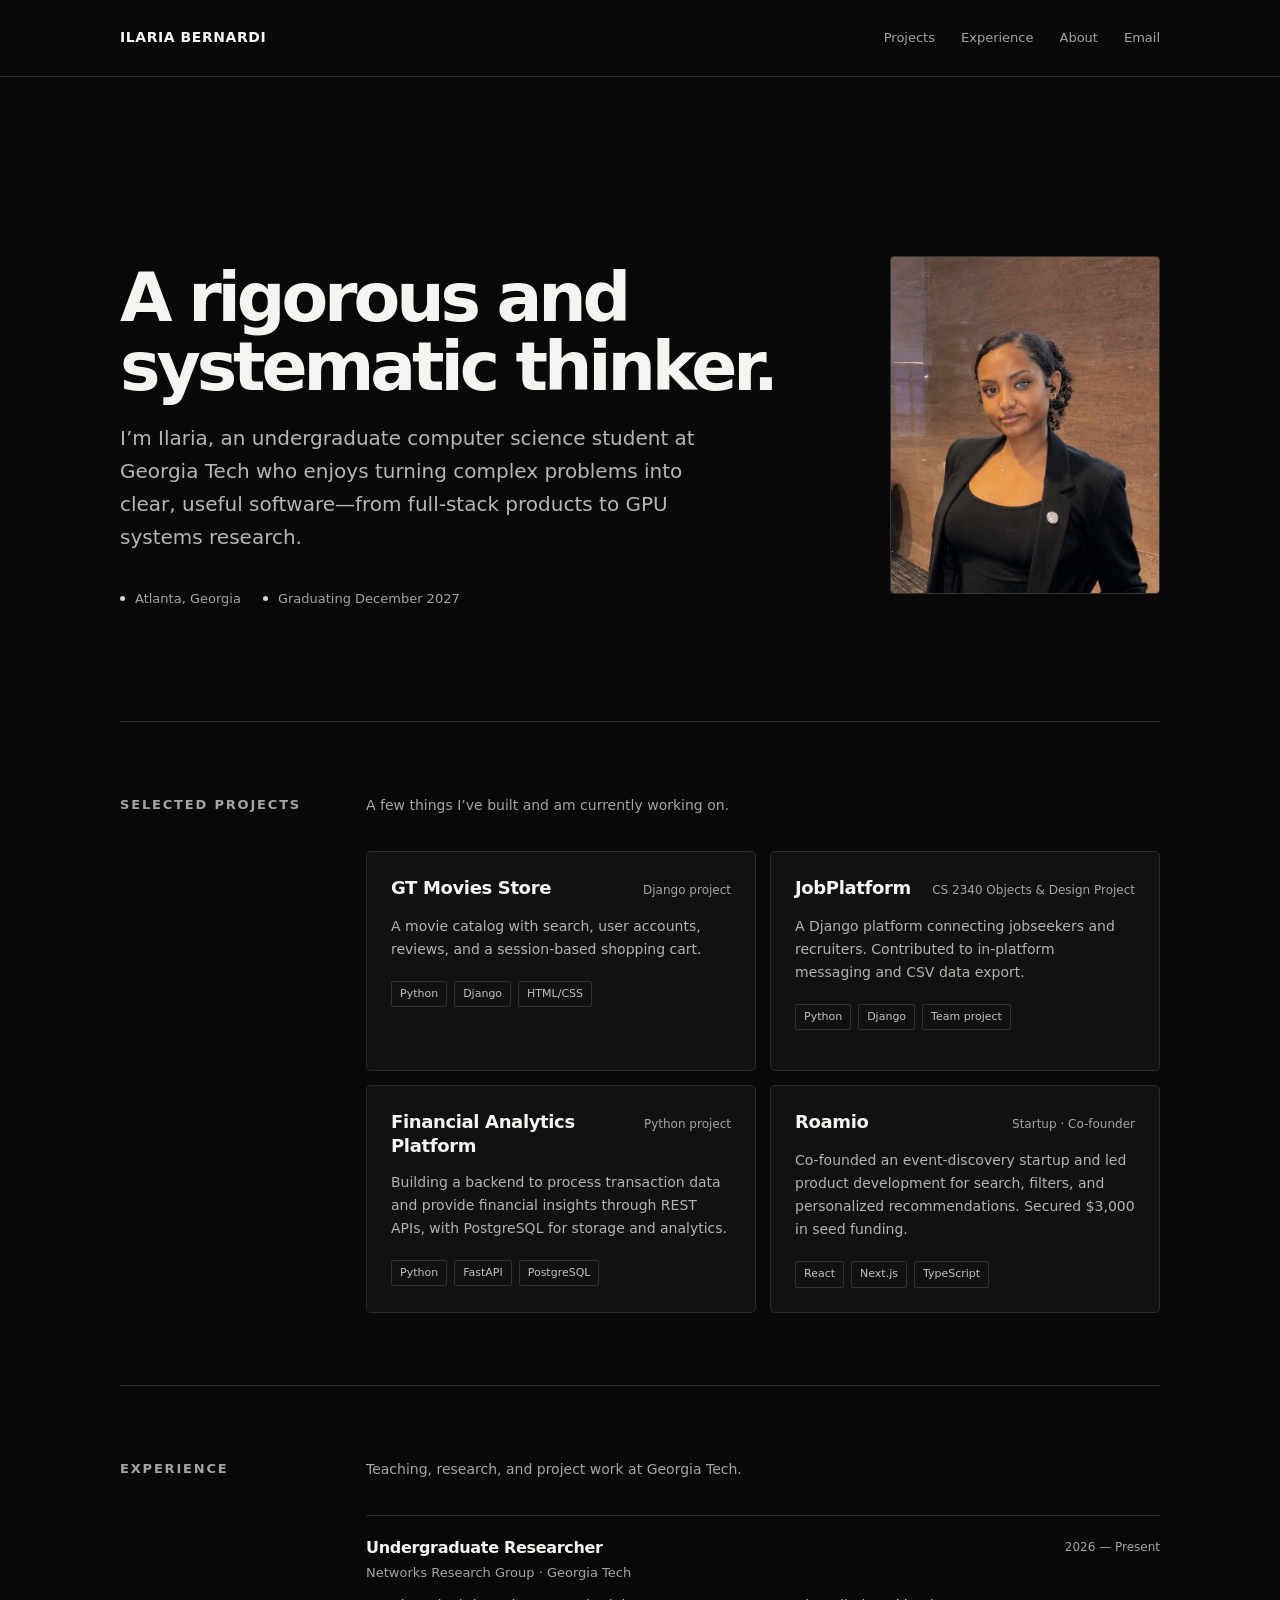
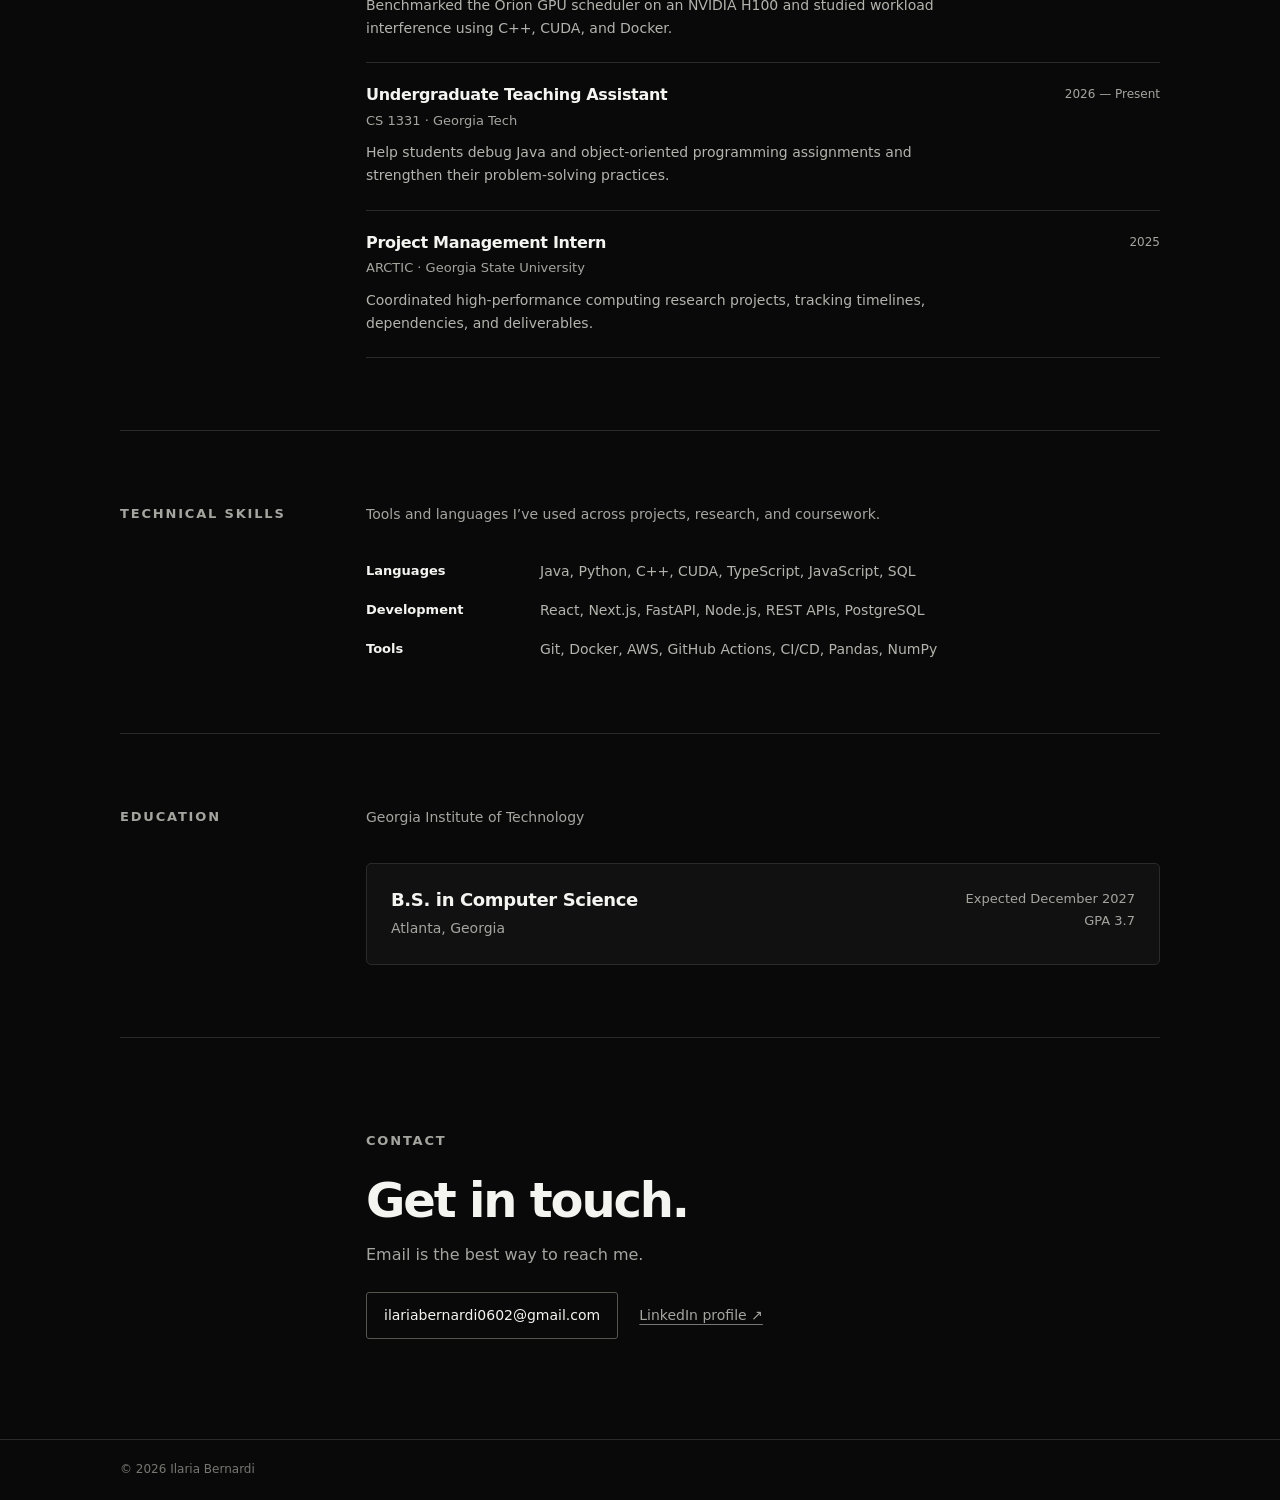
==== commit 20fb9122: "Add files via upload" ====
--- a/index.html
+++ b/index.html
@@ -1,2 +1,217 @@
-<!DOCTYPE html><html lang="en"><head><meta charSet="utf-8"/><meta name="viewport" content="width=device-width, initial-scale=1"/><link rel="stylesheet" href="styles.css" data-rsc-css-href="styles.css" data-precedence="vite-rsc/importer-resources"/><link rel="modulepreload" fetchPriority="low" href="/_next/static/chunks/index-B9Uv2Jta.js"/><script src="/_next/static/chunks/rolldown-runtime-C60lm6uB.js" type="module" async=""></script><script src="/_next/static/chunks/framework-D_rUT4EX.js" type="module" async=""></script><link rel="modulepreload" href="/_next/static/chunks/layout-segment-context-DuJQFlJi.js" crossorigin=""/><link rel="modulepreload" href="/_next/static/chunks/Icon-BFIcK819.js" crossorigin=""/><title>Ilaria Bernardi — Computer Science Portfolio</title><meta name="description" content="Portfolio of Ilaria Bernardi, featuring the GT Movies Store Django web application, its user stories, development process, and demo."/><meta property="og:title" content="Ilaria Bernardi — Computer Science Portfolio"/><meta property="og:description" content="Designing, building, and shipping useful experiences for the web."/><meta property="og:type" content="website"/><meta name="twitter:card" content="summary"/><meta name="twitter:title" content="Ilaria Bernardi — Computer Science Portfolio"/><meta name="twitter:description" content="Designing, building, and shipping useful experiences for the web."/><script>Object.assign(((self[Symbol.for("vinext.navigationRuntime")]??={bootstrap:{routeManifest:null},functions:{}}).bootstrap.rsc??={rsc:[]}),{params:{},nav:{"pathname":"/","searchParams":[]}})</script><link rel="modulepreload" href="/_next/static/chunks/index-B9Uv2Jta.js" />
-</head><body><main><header class="site-header"><a class="wordmark" href="#top" aria-label="Ilaria Bernardi, home">IB<span>.</span></a><nav aria-label="Primary navigation"><a href="#about">About</a><a href="#project">Project</a><a href="#process">Process</a><a href="#demo">Demo</a></nav><a class="header-link" href="https://github.com/ibernardi1" target="_blank" rel="noreferrer">GitHub <svg xmlns="http://www.w3.org/2000/svg" width="15" height="15" viewBox="0 0 24 24" fill="none" stroke="currentColor" stroke-width="2" stroke-linecap="round" stroke-linejoin="round" class="lucide lucide-arrow-up-right" aria-hidden="true"><path d="M7 7h10v10"></path><path d="M7 17 17 7"></path></svg></a></header><section class="hero" id="top"><div class="hero-copy"><p class="eyebrow">Computer Science · Portfolio 2026</p><h1>I’m Ilaria.<br/>I build useful things<br/>for the web.</h1><p class="hero-intro">A computer science student learning by designing, building, debugging, and shipping full-stack web experiences.</p><div class="hero-actions"><a class="button button-primary" href="#project">View featured project <svg xmlns="http://www.w3.org/2000/svg" width="17" height="17" viewBox="0 0 24 24" fill="none" stroke="currentColor" stroke-width="2" stroke-linecap="round" stroke-linejoin="round" class="lucide lucide-arrow-down" aria-hidden="true"><path d="M12 5v14"></path><path d="m19 12-7 7-7-7"></path></svg></a><a class="button button-secondary" href="https://ibernardi1.pythonanywhere.com/" target="_blank" rel="noreferrer">View live app <svg xmlns="http://www.w3.org/2000/svg" width="17" height="17" viewBox="0 0 24 24" fill="none" stroke="currentColor" stroke-width="2" stroke-linecap="round" stroke-linejoin="round" class="lucide lucide-arrow-up-right" aria-hidden="true"><path d="M7 7h10v10"></path><path d="M7 17 17 7"></path></svg></a><a class="text-link" href="https://github.com/ibernardi1" target="_blank" rel="noreferrer"><svg xmlns="http://www.w3.org/2000/svg" width="18" height="18" viewBox="0 0 24 24" fill="none" stroke="currentColor" stroke-width="2" stroke-linecap="round" stroke-linejoin="round" class="lucide lucide-code-xml" aria-hidden="true"><path d="m18 16 4-4-4-4"></path><path d="m6 8-4 4 4 4"></path><path d="m14.5 4-5 16"></path></svg> GitHub profile</a></div></div><div class="hero-card" aria-label="Featured project summary"><div class="hero-card-top"><span class="status-dot"></span><span>Featured build</span><span class="card-index">01 / 01</span></div><div class="ticket-art" aria-hidden="true"><div class="ticket-spine">GT</div><div class="ticket-main"><span>Now showing</span><strong>Movies<br/>Store</strong><small>Django web application</small></div></div><div class="hero-card-bottom"><div><span>Role</span><strong>Designer &amp; Developer</strong></div><div><span>Stack</span><strong>Python · Django</strong></div></div></div></section><section class="about section" id="about"><div class="section-kicker">01 — Introduction</div><div class="about-grid"><h2>Curious by nature.<br/>Practical by choice.</h2><div class="about-copy"><p class="lead">I’m a computer science student interested in the point where logic, design, and real people meet.</p><p>I enjoy turning a broad requirement into a clear experience: breaking a problem into parts, building each piece, and learning from the bugs along the way. GT Movies Store is a snapshot of that process—my work across data, backend logic, templates, user flows, and deployment.</p><div class="skill-row" aria-label="Technical skills"><span>Python</span><span>Django</span><span>HTML/CSS</span><span>Bootstrap</span><span>Git/GitHub</span><span>Deployment</span></div></div></div></section><section class="project section" id="project"><div class="section-heading"><div><div class="section-kicker">02 — Featured project</div><h2>GT Movies Store</h2></div><p>A full-stack movie storefront built with Django, connecting a browsable catalog to accounts, cart management, and a purchase flow.</p></div><div class="project-overview"><div class="overview-number">01</div><div><p class="mini-label">The challenge</p><h3>Make an end-to-end store feel simple.</h3></div><p>The project brings multiple systems together behind one coherent journey. A user can discover a title, learn more, create an account, build a cart, understand the total, and complete the flow without losing context.</p></div><div class="stories-panel"><div><p class="mini-label">User-story coverage</p><h3>Requirements translated into working behavior.</h3></div><ul><li><svg xmlns="http://www.w3.org/2000/svg" width="16" height="16" viewBox="0 0 24 24" fill="none" stroke="currentColor" stroke-width="2" stroke-linecap="round" stroke-linejoin="round" class="lucide lucide-check" aria-hidden="true"><path d="M20 6 9 17l-5-5"></path></svg>Browse a catalog of available movies</li><li><svg xmlns="http://www.w3.org/2000/svg" width="16" height="16" viewBox="0 0 24 24" fill="none" stroke="currentColor" stroke-width="2" stroke-linecap="round" stroke-linejoin="round" class="lucide lucide-check" aria-hidden="true"><path d="M20 6 9 17l-5-5"></path></svg>Open a movie to view its full details</li><li><svg xmlns="http://www.w3.org/2000/svg" width="16" height="16" viewBox="0 0 24 24" fill="none" stroke="currentColor" stroke-width="2" stroke-linecap="round" stroke-linejoin="round" class="lucide lucide-check" aria-hidden="true"><path d="M20 6 9 17l-5-5"></path></svg>Create an account and sign in</li><li><svg xmlns="http://www.w3.org/2000/svg" width="16" height="16" viewBox="0 0 24 24" fill="none" stroke="currentColor" stroke-width="2" stroke-linecap="round" stroke-linejoin="round" class="lucide lucide-check" aria-hidden="true"><path d="M20 6 9 17l-5-5"></path></svg>Add selected titles to a shopping cart</li><li><svg xmlns="http://www.w3.org/2000/svg" width="16" height="16" viewBox="0 0 24 24" fill="none" stroke="currentColor" stroke-width="2" stroke-linecap="round" stroke-linejoin="round" class="lucide lucide-check" aria-hidden="true"><path d="M20 6 9 17l-5-5"></path></svg>Review the total and remove unwanted items</li><li><svg xmlns="http://www.w3.org/2000/svg" width="16" height="16" viewBox="0 0 24 24" fill="none" stroke="currentColor" stroke-width="2" stroke-linecap="round" stroke-linejoin="round" class="lucide lucide-check" aria-hidden="true"><path d="M20 6 9 17l-5-5"></path></svg>Complete the purchase flow</li></ul></div></section><section class="process section" id="process"><div class="section-heading process-heading"><div><div class="section-kicker">03 — Process &amp; methodology</div><h2>How I built<br/>the project.</h2></div><p>I used the textbook as a structured guide and worked iteratively, completing and testing one feature before moving to the next.</p></div><div class="process-summary"><article><p class="mini-label">My methodology</p><h3>Build one feature at a time.</h3><p>I followed <em>Django 5 for the Impatient</em> chapter by chapter. I first created the project structure, URLs, views, templates, and shared layout. Then I added database models, authentication, reviews, the shopping cart, orders, and deployment. I tested each feature before continuing so problems stayed small and easier to understand.</p></article><article><p class="mini-label">Questions &amp; doubts</p><h3>Read the error and isolate the cause.</h3><p>When something did not work, I read the Django traceback, identified whether the problem came from a URL, view, template, model, or setting, and changed one thing at a time. I compared my work with the textbook example and consulted documentation when I needed more context.</p></article></div><div class="method-note"><svg xmlns="http://www.w3.org/2000/svg" width="24" height="24" viewBox="0 0 24 24" fill="none" stroke="currentColor" stroke-width="2" stroke-linecap="round" stroke-linejoin="round" class="lucide lucide-code-xml" aria-hidden="true"><path d="m18 16 4-4-4-4"></path><path d="m6 8-4 4 4 4"></path><path d="m14.5 4-5 16"></path></svg><p><strong>Finishing the project:</strong> I used Git and GitHub to preserve my progress, then configured and deployed the application on PythonAnywhere. Deployment helped me understand how project paths, settings, static files, and the production environment fit together.</p></div></section><section class="demo section" id="demo"><div class="section-kicker">04 — Video demonstration</div><div class="demo-grid"><div><h2>See the full flow<br/>in action.</h2><p>This recorded walkthrough demonstrates the GT Movies Store from start to finish, including movie browsing, account access, cart management, purchasing, and order history.</p><a class="video-link" href="https://youtu.be/6k2xOaC5HPM" target="_blank" rel="noreferrer">Watch on YouTube <svg xmlns="http://www.w3.org/2000/svg" width="16" height="16" viewBox="0 0 24 24" fill="none" stroke="currentColor" stroke-width="2" stroke-linecap="round" stroke-linejoin="round" class="lucide lucide-arrow-up-right" aria-hidden="true"><path d="M7 7h10v10"></path><path d="M7 17 17 7"></path></svg></a></div><div class="video-embed"><div class="video-embed-frame"><iframe src="https://www.youtube-nocookie.com/embed/6k2xOaC5HPM" title="GT Movies Store project demonstration by Ilaria Bernardi" allow="accelerometer; autoplay; clipboard-write; encrypted-media; gyroscope; picture-in-picture; web-share" referrerPolicy="strict-origin-when-cross-origin" allowFullScreen=""></iframe></div><p>GT Movies Store · Full project demonstration</p></div></div></section><footer><div><p class="eyebrow">Thanks for stopping by.</p><h2>Let’s keep building.</h2></div><div class="footer-links"><a href="https://github.com/ibernardi1" target="_blank" rel="noreferrer">GitHub <svg xmlns="http://www.w3.org/2000/svg" width="15" height="15" viewBox="0 0 24 24" fill="none" stroke="currentColor" stroke-width="2" stroke-linecap="round" stroke-linejoin="round" class="lucide lucide-arrow-up-right" aria-hidden="true"><path d="M7 7h10v10"></path><path d="M7 17 17 7"></path></svg></a><a href="#top">Back to top <svg xmlns="http://www.w3.org/2000/svg" width="15" height="15" viewBox="0 0 24 24" fill="none" stroke="currentColor" stroke-width="2" stroke-linecap="round" stroke-linejoin="round" class="lucide lucide-arrow-up-right" aria-hidden="true"><path d="M7 7h10v10"></path><path d="M7 17 17 7"></path></svg></a></div><p class="copyright">© 2026 Ilaria Bernardi</p></footer></main><script type="module" src="/_next/static/chunks/index-B9Uv2Jta.js" id="_R_" async=""></script><script>((self[Symbol.for("vinext.navigationRuntime")]??={bootstrap:{routeManifest:null},functions:{}}).bootstrap.rsc??={rsc:[]}).rsc.push("0:{\"page:/\":\"$L1\",\"layout:/\":\"$L2\",\"route:/\":\"$L3\",\"__route\":\"route:/\",\"__interceptionContext\":null,\"__layoutIds\":[\"layout:/\"],\"__rootLayout\":\"/\",\"__bfcacheSegmentIdentities\":{\"layout:/\":\"[\\\"layout\\\",\\\"layout:/\\\",\\\"root-boundary:/\\\",\\\"\\\"]\",\"page:/\":\"[\\\"page\\\",\\\"page:/\\\",\\\"root-boundary:/\\\",\\\"\\\"]\"},\"__srcPage\":[\"page\"],\"__layoutFlags\":{\"layout:/\":\"s\"},\"__artifactCompatibility\":{\"schemaVersion\":1,\"graphVersion\":\"app-route-graph:1177fd80f83fa7b0\",\"deploymentVersion\":\"b7391515-6c5e-4974-913a-f3ebc776a55b\",\"appElementsSchemaVersion\":1,\"rscPayloadSchemaVersion\":1,\"rootBoundaryId\":\"/\",\"renderEpoch\":null}}\n")</script><script>((self[Symbol.for("vinext.navigationRuntime")]??={bootstrap:{routeManifest:null},functions:{}}).bootstrap.rsc??={rsc:[]}).rsc.push("4:I[\"8c0f216c4604\",[],\"Children\",1]\n")</script><script>((self[Symbol.for("vinext.navigationRuntime")]??={bootstrap:{routeManifest:null},functions:{}}).bootstrap.rsc??={rsc:[]}).rsc.push("5:I[\"593f344dc510\",[],\"GlobalErrorBoundary\",1]\n")</script><script>((self[Symbol.for("vinext.navigationRuntime")]??={bootstrap:{routeManifest:null},functions:{}}).bootstrap.rsc??={rsc:[]}).rsc.push("6:I[\"0b874ad30386\",[],\"default\",1]\n")</script><script>((self[Symbol.for("vinext.navigationRuntime")]??={bootstrap:{routeManifest:null},functions:{}}).bootstrap.rsc??={rsc:[]}).rsc.push("7:I[\"593f344dc510\",[],\"ErrorBoundary\",1]\n")</script><script>((self[Symbol.for("vinext.navigationRuntime")]??={bootstrap:{routeManifest:null},functions:{}}).bootstrap.rsc??={rsc:[]}).rsc.push("8:I[\"15c18cfaeeff\",[],\"LayoutSegmentProvider\",1]\n")</script><script>((self[Symbol.for("vinext.navigationRuntime")]??={bootstrap:{routeManifest:null},functions:{}}).bootstrap.rsc??={rsc:[]}).rsc.push("9:I[\"8c0f216c4604\",[],\"Slot\",1]\n")</script><script>((self[Symbol.for("vinext.navigationRuntime")]??={bootstrap:{routeManifest:null},functions:{}}).bootstrap.rsc??={rsc:[]}).rsc.push("a:I[\"593f344dc510\",[],\"NotFoundBoundary\",1]\n")</script><script>((self[Symbol.for("vinext.navigationRuntime")]??={bootstrap:{routeManifest:null},functions:{}}).bootstrap.rsc??={rsc:[]}).rsc.push("b:I[\"9276801271d6\",[],\"AppRouterScrollTarget\",1]\n")</script><script>((self[Symbol.for("vinext.navigationRuntime")]??={bootstrap:{routeManifest:null},functions:{}}).bootstrap.rsc??={rsc:[]}).rsc.push("c:I[\"593f344dc510\",[],\"RedirectBoundary\",1]\n")</script><script>((self[Symbol.for("vinext.navigationRuntime")]??={bootstrap:{routeManifest:null},functions:{}}).bootstrap.rsc??={rsc:[]}).rsc.push(":HL[\"styles.css\",\"style\"     ]\n")</script><script>((self[Symbol.for("vinext.navigationRuntime")]??={bootstrap:{routeManifest:null},functions:{}}).bootstrap.rsc??={rsc:[]}).rsc.push("2:[[[\"$\",\"link\",\"css:styles.css\",{\"rel\":\"stylesheet\",\"precedence\":\"vite-rsc/importer-resources\",\"href\":\"styles.css\",\"data-rsc-css-href\":\"styles.css\"}],\"$undefined\"],[\"$\",\"html\",null,{\"lang\":\"en\",\"children\":[\"$\",\"body\",null,{\"children\":[\"$\",\"$L4\",null,{}]}]}]]\n")</script><script>((self[Symbol.for("vinext.navigationRuntime")]??={bootstrap:{routeManifest:null},functions:{}}).bootstrap.rsc??={rsc:[]}).rsc.push("3:[[[\"$\",\"meta\",null,{\"charSet\":\"utf-8\"}],[[\"$\",\"title\",\"0\",{\"children\":\"Ilaria Bernardi — Computer Science Portfolio\"}],[\"$\",\"meta\",\"1\",{\"name\":\"description\",\"content\":\"Portfolio of Ilaria Bernardi, featuring the GT Movies Store Django web application, its user stories, development process, and demo.\"}],[\"$\",\"meta\",\"2\",{\"property\":\"og:title\",\"content\":\"Ilaria Bernardi — Computer Science Portfolio\"}],[\"$\",\"meta\",\"3\",{\"property\":\"og:description\",\"content\":\"Designing, building, and shipping useful experiences for the web.\"}],[\"$\",\"meta\",\"4\",{\"property\":\"og:type\",\"content\":\"website\"}],[\"$\",\"meta\",\"5\",{\"name\":\"twitter:card\",\"content\":\"summary\"}],[\"$\",\"meta\",\"6\",{\"name\":\"twitter:title\",\"content\":\"Ilaria Bernardi — Computer Science Portfolio\"}],[\"$\",\"meta\",\"7\",{\"name\":\"twitter:description\",\"content\":\"Designing, building, and shipping useful experiences for the web.\"}]],[[\"$\",\"meta\",\"0\",{\"name\":\"viewport\",\"content\":\"width=device-width, initial-scale=1\"}]]],[\"$\",\"$L5\",null,{\"fallback\":\"$6\",\"children\":[\"$\",\"$L7\",null,{\"fallback\":\"$6\",\"children\":[\"$\",\"$L8\",null,{\"providerId\":\"layout:/\",\"segmentMap\":{\"children\":[]},\"children\":[\"$\",\"$L9\",null,{\"id\":\"layout:/\",\"parallelSlots\":\"$undefined\",\"children\":[\"$\",\"$La\",null,{\"resetKey\":\"\",\"fallback\":[[\"$\",\"title\",null,{\"children\":\"404: This page could not be found.\"}],[\"$\",\"div\",null,{\"style\":{\"fontFamily\":\"system-ui,\\\"Segoe UI\\\",Roboto,Helvetica,Arial,sans-serif,\\\"Apple Color Emoji\\\",\\\"Segoe UI Emoji\\\"\",\"height\":\"100vh\",\"textAlign\":\"center\",\"display\":\"flex\",\"flexDirection\":\"column\",\"alignItems\":\"center\",\"justifyContent\":\"center\"},\"children\":[\"$\",\"div\",null,{\"children\":[[\"$\",\"style\",null,{\"dangerouslySetInnerHTML\":{\"__html\":\"body{color:#000;background:#fff;margin:0}.next-error-h1{border-right:1px solid rgba(0,0,0,.3)}@media (prefers-color-scheme:dark){body{color:#fff;background:#000}.next-error-h1{border-right:1px solid rgba(255,255,255,.3)}}\"}}],[\"$\",\"h1\",null,{\"className\":\"next-error-h1\",\"style\":{\"display\":\"inline-block\",\"margin\":\"0 20px 0 0\",\"padding\":\"0 23px 0 0\",\"fontSize\":24,\"fontWeight\":500,\"verticalAlign\":\"top\",\"lineHeight\":\"49px\"},\"children\":404}],[\"$\",\"div\",null,{\"style\":{\"display\":\"inline-block\"},\"children\":[\"$\",\"h2\",null,{\"style\":{\"fontSize\":14,\"fontWeight\":400,\"lineHeight\":\"49px\",\"margin\":0},\"children\":\"This page could not be found.\"}]}]]}]}]],\"children\":[\"$\",\"$Lb\",null,{\"children\":[\"$\",\"$Lc\",null,{\"children\":[[\"$\",\"$L8\",null,{\"providerId\":\"page:/\",\"segmentMap\":{\"children\":[\"__PAGE__\"]},\"children\":[\"$\",\"$L9\",null,{\"id\":\"page:/\"}]}],null]}]}]}]}]}]}]}],null,null]\n")</script><script>((self[Symbol.for("vinext.navigationRuntime")]??={bootstrap:{routeManifest:null},functions:{}}).bootstrap.rsc??={rsc:[]}).rsc.push("d:I[\"339f946bc456\",[],\"default\",1]\n")</script><script>((self[Symbol.for("vinext.navigationRuntime")]??={bootstrap:{routeManifest:null},functions:{}}).bootstrap.rsc??={rsc:[]}).rsc.push("1:[\"$\",\"main\",null,{\"children\":[[\"$\",\"header\",null,{\"className\":\"site-header\",\"children\":[[\"$\",\"a\",null,{\"className\":\"wordmark\",\"href\":\"#top\",\"aria-label\":\"Ilaria Bernardi, home\",\"children\":[\"IB\",[\"$\",\"span\",null,{\"children\":\".\"}]]}],[\"$\",\"nav\",null,{\"aria-label\":\"Primary navigation\",\"children\":[[\"$\",\"a\",null,{\"href\":\"#about\",\"children\":\"About\"}],[\"$\",\"a\",null,{\"href\":\"#project\",\"children\":\"Project\"}],[\"$\",\"a\",null,{\"href\":\"#process\",\"children\":\"Process\"}],[\"$\",\"a\",null,{\"href\":\"#demo\",\"children\":\"Demo\"}]]}],[\"$\",\"a\",null,{\"className\":\"header-link\",\"href\":\"https://github.com/ibernardi1\",\"target\":\"_blank\",\"rel\":\"noreferrer\",\"children\":[\"GitHub \",[\"$\",\"$Ld\",null,{\"ref\":\"$undefined\",\"iconNode\":[[\"path\",{\"d\":\"M7 7h10v10\",\"key\":\"1tivn9\"}],[\"path\",{\"d\":\"M7 17 17 7\",\"key\":\"1vkiza\"}]],\"className\":\"lucide-arrow-up-right\",\"aria-hidden\":\"true\",\"size\":15}]]}]]}],[\"$\",\"section\",null,{\"className\":\"hero\",\"id\":\"top\",\"children\":[[\"$\",\"div\",null,{\"className\":\"hero-copy\",\"children\":[[\"$\",\"p\",null,{\"className\":\"eyebrow\",\"children\":\"Computer Science · Portfolio 2026\"}],[\"$\",\"h1\",null,{\"children\":[\"I’m Ilaria.\",[\"$\",\"br\",null,{}],\"I build useful things\",[\"$\",\"br\",null,{}],\"for the web.\"]}],[\"$\",\"p\",null,{\"className\":\"hero-intro\",\"children\":\"A computer science student learning by designing, building, debugging, and shipping full-stack web experiences.\"}],[\"$\",\"div\",null,{\"className\":\"hero-actions\",\"children\":[[\"$\",\"a\",null,{\"className\":\"button button-primary\",\"href\":\"#project\",\"children\":[\"View featured project \",[\"$\",\"$Ld\",null,{\"ref\":\"$undefined\",\"iconNode\":[[\"path\",{\"d\":\"M12 5v14\",\"key\":\"s699le\"}],[\"path\",{\"d\":\"m19 12-7 7-7-7\",\"key\":\"1idqje\"}]],\"className\":\"lucide-arrow-down\",\"aria-hidden\":\"true\",\"size\":17}]]}],[\"$\",\"a\",null,{\"className\":\"button button-secondary\",\"href\":\"https://ibernardi1.pythonanywhere.com/\",\"target\":\"_blank\",\"rel\":\"noreferrer\",\"children\":[\"View live app \",[\"$\",\"$Ld\",null,{\"ref\":\"$undefined\",\"iconNode\":\"$1:props:children:0:props:children:2:props:children:1:props:iconNode\",\"className\":\"lucide-arrow-up-right\",\"aria-hidden\":\"true\",\"size\":17}]]}],[\"$\",\"a\",null,{\"className\":\"text-link\",\"href\":\"https://github.com/ibernardi1\",\"target\":\"_blank\",\"rel\":\"noreferrer\",\"children\":[[\"$\",\"$Ld\",null,{\"ref\":\"$undefined\",\"iconNode\":[[\"path\",{\"d\":\"m18 16 4-4-4-4\",\"key\":\"1inbqp\"}],[\"path\",{\"d\":\"m6 8-4 4 4 4\",\"key\":\"15zrgr\"}],[\"path\",{\"d\":\"m14.5 4-5 16\",\"key\":\"e7oirm\"}]],\"className\":\"lucide-code-xml\",\"aria-hidden\":\"true\",\"size\":18}],\" GitHub profile\"]}]]}]]}],[\"$\",\"div\",null,{\"className\":\"hero-card\",\"aria-label\":\"Featured project summary\",\"children\":[[\"$\",\"div\",null,{\"className\":\"hero-card-top\",\"children\":[[\"$\",\"span\",null,{\"className\":\"status-dot\"}],[\"$\",\"span\",null,{\"children\":\"Featured build\"}],[\"$\",\"span\",null,{\"className\":\"card-index\",\"children\":\"01 / 01\"}]]}],[\"$\",\"div\",null,{\"className\":\"ticket-art\",\"aria-hidden\":\"true\",\"children\":[[\"$\",\"div\",null,{\"className\":\"ticket-spine\",\"children\":\"GT\"}],[\"$\",\"div\",null,{\"className\":\"ticket-main\",\"children\":[[\"$\",\"span\",null,{\"children\":\"Now showing\"}],[\"$\",\"strong\",null,{\"children\":[\"Movies\",[\"$\",\"br\",null,{}],\"Store\"]}],[\"$\",\"small\",null,{\"children\":\"Django web application\"}]]}]]}],[\"$\",\"div\",null,{\"className\":\"hero-card-bottom\",\"children\":[[\"$\",\"div\",null,{\"children\":[[\"$\",\"span\",null,{\"children\":\"Role\"}],[\"$\",\"strong\",null,{\"children\":\"Designer \u0026 Developer\"}]]}],[\"$\",\"div\",null,{\"children\":[[\"$\",\"span\",null,{\"children\":\"Stack\"}],[\"$\",\"strong\",null,{\"children\":\"Python · Django\"}]]}]]}]]}]]}],[\"$\",\"section\",null,{\"className\":\"about section\",\"id\":\"about\",\"children\":[[\"$\",\"div\",null,{\"className\":\"section-kicker\",\"children\":\"01 — Introduction\"}],[\"$\",\"div\",null,{\"className\":\"about-grid\",\"children\":[[\"$\",\"h2\",null,{\"children\":[\"Curious by nature.\",[\"$\",\"br\",null,{}],\"Practical by choice.\"]}],[\"$\",\"div\",null,{\"className\":\"about-copy\",\"children\":[[\"$\",\"p\",null,{\"className\":\"lead\",\"children\":\"I’m a computer science student interested in the point where logic, design, and real people meet.\"}],[\"$\",\"p\",null,{\"children\":\"I enjoy turning a broad requirement into a clear experience: breaking a problem into parts, building each piece, and learning from the bugs along the way. GT Movies Store is a snapshot of that process—my work across data, backend logic, templates, user flows, and deployment.\"}],[\"$\",\"div\",null,{\"className\":\"skill-row\",\"aria-label\":\"Technical skills\",\"children\":[[\"$\",\"span\",\"Python\",{\"children\":\"Python\"}],[\"$\",\"span\",\"Django\",{\"children\":\"Django\"}],[\"$\",\"span\",\"HTML/CSS\",{\"children\":\"HTML/CSS\"}],[\"$\",\"span\",\"Bootstrap\",{\"children\":\"Bootstrap\"}],[\"$\",\"span\",\"Git/GitHub\",{\"children\":\"Git/GitHub\"}],[\"$\",\"span\",\"Deployment\",{\"children\":\"Deployment\"}]]}]]}]]}]]}],[\"$\",\"section\",null,{\"className\":\"project section\",\"id\":\"project\",\"children\":[[\"$\",\"div\",null,{\"className\":\"section-heading\",\"children\":[[\"$\",\"div\",null,{\"children\":[\"$Le\",\"$Lf\"]}],\"$L10\"]}],\"$L11\",\"$L12\"]}],\"$L13\",\"$L14\",\"$L15\"]}]\n")</script><script>((self[Symbol.for("vinext.navigationRuntime")]??={bootstrap:{routeManifest:null},functions:{}}).bootstrap.rsc??={rsc:[]}).rsc.push("e:[\"$\",\"div\",null,{\"className\":\"section-kicker\",\"children\":\"02 — Featured project\"}]\n")</script><script>((self[Symbol.for("vinext.navigationRuntime")]??={bootstrap:{routeManifest:null},functions:{}}).bootstrap.rsc??={rsc:[]}).rsc.push("f:[\"$\",\"h2\",null,{\"children\":\"GT Movies Store\"}]\n")</script><script>((self[Symbol.for("vinext.navigationRuntime")]??={bootstrap:{routeManifest:null},functions:{}}).bootstrap.rsc??={rsc:[]}).rsc.push("10:[\"$\",\"p\",null,{\"children\":\"A full-stack movie storefront built with Django, connecting a browsable catalog to accounts, cart management, and a purchase flow.\"}]\n")</script><script>((self[Symbol.for("vinext.navigationRuntime")]??={bootstrap:{routeManifest:null},functions:{}}).bootstrap.rsc??={rsc:[]}).rsc.push("11:[\"$\",\"div\",null,{\"className\":\"project-overview\",\"children\":[[\"$\",\"div\",null,{\"className\":\"overview-number\",\"children\":\"01\"}],[\"$\",\"div\",null,{\"children\":[[\"$\",\"p\",null,{\"className\":\"mini-label\",\"children\":\"The challenge\"}],[\"$\",\"h3\",null,{\"children\":\"Make an end-to-end store feel simple.\"}]]}],[\"$\",\"p\",null,{\"children\":\"The project brings multiple systems together behind one coherent journey. A user can discover a title, learn more, create an account, build a cart, understand the total, and complete the flow without losing context.\"}]]}]\n")</script><script>((self[Symbol.for("vinext.navigationRuntime")]??={bootstrap:{routeManifest:null},functions:{}}).bootstrap.rsc??={rsc:[]}).rsc.push("12:[\"$\",\"div\",null,{\"className\":\"stories-panel\",\"children\":[[\"$\",\"div\",null,{\"children\":[[\"$\",\"p\",null,{\"className\":\"mini-label\",\"children\":\"User-story coverage\"}],[\"$\",\"h3\",null,{\"children\":\"Requirements translated into working behavior.\"}]]}],[\"$\",\"ul\",null,{\"children\":[[\"$\",\"li\",\"Browse a catalog of available movies\",{\"children\":[[\"$\",\"$Ld\",null,{\"ref\":\"$undefined\",\"iconNode\":[[\"path\",{\"d\":\"M20 6 9 17l-5-5\",\"key\":\"1gmf2c\"}]],\"className\":\"lucide-check\",\"aria-hidden\":\"true\",\"size\":16}],\"Browse a catalog of available movies\"]}],[\"$\",\"li\",\"Open a movie to view its full details\",{\"children\":[[\"$\",\"$Ld\",null,{\"ref\":\"$undefined\",\"iconNode\":\"$12:props:children:1:props:children:0:props:children:0:props:iconNode\",\"className\":\"lucide-check\",\"aria-hidden\":\"true\",\"size\":16}],\"Open a movie to view its full details\"]}],[\"$\",\"li\",\"Create an account and sign in\",{\"children\":[[\"$\",\"$Ld\",null,{\"ref\":\"$undefined\",\"iconNode\":\"$12:props:children:1:props:children:0:props:children:0:props:iconNode\",\"className\":\"lucide-check\",\"aria-hidden\":\"true\",\"size\":16}],\"Create an account and sign in\"]}],[\"$\",\"li\",\"Add selected titles to a shopping cart\",{\"children\":[[\"$\",\"$Ld\",null,{\"ref\":\"$undefined\",\"iconNode\":\"$12:props:children:1:props:children:0:props:children:0:props:iconNode\",\"className\":\"lucide-check\",\"aria-hidden\":\"true\",\"size\":16}],\"Add selected titles to a shopping cart\"]}],[\"$\",\"li\",\"Review the total and remove unwanted items\",{\"children\":[[\"$\",\"$Ld\",null,{\"ref\":\"$undefined\",\"iconNode\":\"$12:props:children:1:props:children:0:props:children:0:props:iconNode\",\"className\":\"lucide-check\",\"aria-hidden\":\"true\",\"size\":16}],\"Review the total and remove unwanted items\"]}],[\"$\",\"li\",\"Complete the purchase flow\",{\"children\":[[\"$\",\"$Ld\",null,{\"ref\":\"$undefined\",\"iconNode\":\"$12:props:children:1:props:children:0:props:children:0:props:iconNode\",\"className\":\"lucide-check\",\"aria-hidden\":\"true\",\"size\":16}],\"Complete the purchase flow\"]}]]}]]}]\n")</script><script>((self[Symbol.for("vinext.navigationRuntime")]??={bootstrap:{routeManifest:null},functions:{}}).bootstrap.rsc??={rsc:[]}).rsc.push("13:[\"$\",\"section\",null,{\"className\":\"process section\",\"id\":\"process\",\"children\":[[\"$\",\"div\",null,{\"className\":\"section-heading process-heading\",\"children\":[[\"$\",\"div\",null,{\"children\":[[\"$\",\"div\",null,{\"className\":\"section-kicker\",\"children\":\"03 — Process \u0026 methodology\"}],[\"$\",\"h2\",null,{\"children\":[\"How I built\",[\"$\",\"br\",null,{}],\"the project.\"]}]]}],[\"$\",\"p\",null,{\"children\":\"I used the textbook as a structured guide and worked iteratively, completing and testing one feature before moving to the next.\"}]]}],[\"$\",\"div\",null,{\"className\":\"process-summary\",\"children\":[[\"$\",\"article\",null,{\"children\":[[\"$\",\"p\",null,{\"className\":\"mini-label\",\"children\":\"My methodology\"}],[\"$\",\"h3\",null,{\"children\":\"Build one feature at a time.\"}],[\"$\",\"p\",null,{\"children\":[\"I followed \",[\"$\",\"em\",null,{\"children\":\"Django 5 for the Impatient\"}],\" chapter by chapter. I first created the project structure, URLs, views, templates, and shared layout. Then I added database models, authentication, reviews, the shopping cart, orders, and deployment. I tested each feature before continuing so problems stayed small and easier to understand.\"]}]]}],[\"$\",\"article\",null,{\"children\":[[\"$\",\"p\",null,{\"className\":\"mini-label\",\"children\":\"Questions \u0026 doubts\"}],[\"$\",\"h3\",null,{\"children\":\"Read the error and isolate the cause.\"}],[\"$\",\"p\",null,{\"children\":\"When something did not work, I read the Django traceback, identified whether the problem came from a URL, view, template, model, or setting, and changed one thing at a time. I compared my work with the textbook example and consulted documentation when I needed more context.\"}]]}]]}],[\"$\",\"div\",null,{\"className\":\"method-note\",\"children\":[[\"$\",\"$Ld\",null,{\"ref\":\"$undefined\",\"iconNode\":\"$1:props:children:1:props:children:0:props:children:3:props:children:2:props:children:0:props:iconNode\",\"className\":\"lucide-code-xml\",\"aria-hidden\":\"true\",\"size\":24}],[\"$\",\"p\",null,{\"children\":[[\"$\",\"strong\",null,{\"children\":\"Finishing the project:\"}],\" I used Git and GitHub to preserve my progress, then configured and deployed the application on PythonAnywhere. Deployment helped me understand how project paths, settings, static files, and the production environment fit together.\"]}]]}]]}]\n")</script><script>((self[Symbol.for("vinext.navigationRuntime")]??={bootstrap:{routeManifest:null},functions:{}}).bootstrap.rsc??={rsc:[]}).rsc.push("14:[\"$\",\"section\",null,{\"className\":\"demo section\",\"id\":\"demo\",\"children\":[[\"$\",\"div\",null,{\"className\":\"section-kicker\",\"children\":\"04 — Video demonstration\"}],[\"$\",\"div\",null,{\"className\":\"demo-grid\",\"children\":[[\"$\",\"div\",null,{\"children\":[[\"$\",\"h2\",null,{\"children\":[\"See the full flow\",[\"$\",\"br\",null,{}],\"in action.\"]}],[\"$\",\"p\",null,{\"children\":\"This recorded walkthrough demonstrates the GT Movies Store from start to finish, including movie browsing, account access, cart management, purchasing, and order history.\"}],[\"$\",\"a\",null,{\"className\":\"video-link\",\"href\":\"https://youtu.be/6k2xOaC5HPM\",\"target\":\"_blank\",\"rel\":\"noreferrer\",\"children\":[\"Watch on YouTube \",[\"$\",\"$Ld\",null,{\"ref\":\"$undefined\",\"iconNode\":\"$1:props:children:0:props:children:2:props:children:1:props:iconNode\",\"className\":\"lucide-arrow-up-right\",\"aria-hidden\":\"true\",\"size\":16}]]}]]}],[\"$\",\"div\",null,{\"className\":\"video-embed\",\"children\":[[\"$\",\"div\",null,{\"className\":\"video-embed-frame\",\"children\":[\"$\",\"iframe\",null,{\"src\":\"https://www.youtube-nocookie.com/embed/6k2xOaC5HPM\",\"title\":\"GT Movies Store project demonstration by Ilaria Bernardi\",\"allow\":\"accelerometer; autoplay; clipboard-write; encrypted-media; gyroscope; picture-in-picture; web-share\",\"referrerPolicy\":\"strict-origin-when-cross-origin\",\"allowFullScreen\":true}]}],[\"$\",\"p\",null,{\"children\":\"GT Movies Store · Full project demonstration\"}]]}]]}]]}]\n")</script><script>((self[Symbol.for("vinext.navigationRuntime")]??={bootstrap:{routeManifest:null},functions:{}}).bootstrap.rsc??={rsc:[]}).rsc.push("15:[\"$\",\"footer\",null,{\"children\":[[\"$\",\"div\",null,{\"children\":[[\"$\",\"p\",null,{\"className\":\"eyebrow\",\"children\":\"Thanks for stopping by.\"}],[\"$\",\"h2\",null,{\"children\":\"Let’s keep building.\"}]]}],[\"$\",\"div\",null,{\"className\":\"footer-links\",\"children\":[[\"$\",\"a\",null,{\"href\":\"https://github.com/ibernardi1\",\"target\":\"_blank\",\"rel\":\"noreferrer\",\"children\":[\"GitHub \",[\"$\",\"$Ld\",null,{\"ref\":\"$undefined\",\"iconNode\":\"$1:props:children:0:props:children:2:props:children:1:props:iconNode\",\"className\":\"lucide-arrow-up-right\",\"aria-hidden\":\"true\",\"size\":15}]]}],[\"$\",\"a\",null,{\"href\":\"#top\",\"children\":[\"Back to top \",[\"$\",\"$Ld\",null,{\"ref\":\"$undefined\",\"iconNode\":\"$1:props:children:0:props:children:2:props:children:1:props:iconNode\",\"className\":\"lucide-arrow-up-right\",\"aria-hidden\":\"true\",\"size\":15}]]}]]}],[\"$\",\"p\",null,{\"className\":\"copyright\",\"children\":\"© 2026 Ilaria Bernardi\"}]]}]\n")</script><script>Object.assign(((self[Symbol.for("vinext.navigationRuntime")]??={bootstrap:{routeManifest:null},functions:{}}).bootstrap.rsc??={rsc:[]}),{"initialCacheKind":"static"});((self[Symbol.for("vinext.navigationRuntime")]??={bootstrap:{routeManifest:null},functions:{}}).bootstrap.rsc??={rsc:[]}).done=true</script></body></html>+<!doctype html>
+<html lang="en">
+<head>
+  <meta charset="utf-8">
+  <meta name="viewport" content="width=device-width, initial-scale=1">
+  <meta name="description" content="Ilaria Bernardi is a Georgia Tech computer science student interested in software engineering, GPU systems, and thoughtful product development.">
+  <title>Ilaria Bernardi — Computer Science</title>
+  <style>
+    :root {
+      color-scheme: dark;
+      --bg: #090909;
+      --panel: #111111;
+      --text: #f4f4f1;
+      --muted: #a5a5a0;
+      --line: #2a2a28;
+      --accent: #d7d7cf;
+      --max: 1040px;
+    }
+    * { box-sizing: border-box; }
+    html { scroll-behavior: smooth; }
+    body {
+      margin: 0;
+      background: var(--bg);
+      color: var(--text);
+      font-family: Inter, ui-sans-serif, system-ui, -apple-system, BlinkMacSystemFont, "Segoe UI", sans-serif;
+      font-size: 16px;
+      line-height: 1.65;
+      -webkit-font-smoothing: antialiased;
+    }
+    a { color: inherit; text-decoration-color: #777; text-underline-offset: 4px; }
+    a:hover { text-decoration-color: var(--text); }
+    .wrap { width: min(var(--max), calc(100% - 48px)); margin: 0 auto; }
+    header { border-bottom: 1px solid var(--line); }
+    nav { min-height: 76px; display: flex; align-items: center; justify-content: space-between; gap: 24px; }
+    .brand { font-size: 14px; font-weight: 650; letter-spacing: .04em; text-decoration: none; }
+    .nav-links { display: flex; gap: 26px; color: var(--muted); font-size: 13px; }
+    .nav-links a { text-decoration: none; }
+    .nav-links a:hover { color: var(--text); }
+    main { overflow: hidden; }
+    .hero { padding: clamp(88px, 14vw, 164px) 0 112px; display: grid; grid-template-columns: minmax(0, 1fr) 270px; align-items: center; gap: clamp(36px, 7vw, 86px); }
+    .hero-copy { max-width: 760px; }
+    .portrait { width: 270px; aspect-ratio: 4 / 5; object-fit: cover; object-position: center 32%; border: 1px solid #343432; border-radius: 4px; filter: saturate(.84); }
+    .eyebrow { color: var(--muted); font-size: 12px; font-weight: 600; letter-spacing: .16em; text-transform: uppercase; }
+    h1 { max-width: 720px; margin: 22px 0 20px; font-size: clamp(40px, 6vw, 68px); line-height: 1.02; letter-spacing: -.06em; font-weight: 620; }
+    .intro { max-width: 620px; margin: 0; color: #b7b7b2; font-size: clamp(17px, 2vw, 20px); line-height: 1.65; }
+    .hero-meta { display: flex; flex-wrap: wrap; gap: 10px 22px; margin-top: 34px; color: var(--muted); font-size: 13px; }
+    .hero-meta span::before { content: ""; display: inline-block; width: 5px; height: 5px; margin: 0 10px 2px 0; border-radius: 50%; background: #d6d6d0; }
+    section { padding: 72px 0; border-top: 1px solid var(--line); }
+    .section-head { display: grid; grid-template-columns: 210px 1fr; gap: 36px; margin-bottom: 34px; }
+    h2 { margin: 0; font-size: 13px; letter-spacing: .14em; text-transform: uppercase; color: var(--muted); font-weight: 650; }
+    .section-note { margin: 0; max-width: 620px; color: var(--muted); font-size: 14px; }
+    .cards { display: grid; grid-template-columns: repeat(2, minmax(0, 1fr)); gap: 14px; margin-left: 246px; }
+    .card { min-height: 220px; padding: 24px; background: var(--panel); border: 1px solid var(--line); border-radius: 5px; }
+    .card-top { display: flex; justify-content: space-between; gap: 16px; align-items: baseline; }
+    h3 { margin: 0; font-size: 18px; line-height: 1.3; font-weight: 580; letter-spacing: -.02em; }
+    .date { flex: 0 0 auto; color: var(--muted); font-size: 12px; }
+    .card p { margin: 14px 0 0; color: #b4b4ae; font-size: 14px; line-height: 1.65; }
+    .tags { display: flex; flex-wrap: wrap; gap: 7px; margin-top: 20px; }
+    .tag { border: 1px solid #30302e; border-radius: 2px; padding: 3px 8px; color: #c1c1bb; font-size: 11px; }
+    .experience-list { margin-left: 246px; border-top: 1px solid var(--line); }
+    .role { display: grid; grid-template-columns: 1fr auto; gap: 20px; padding: 22px 0; border-bottom: 1px solid var(--line); }
+    .role h3 { font-size: 16px; }
+    .org { margin-top: 4px; color: var(--muted); font-size: 13px; }
+    .role p { max-width: 620px; margin: 10px 0 0; color: #b4b4ae; font-size: 14px; }
+    .role time { color: var(--muted); font-size: 12px; white-space: nowrap; }
+    .skills { margin-left: 246px; display: grid; grid-template-columns: 150px 1fr; gap: 16px 24px; }
+    .skills strong { font-size: 13px; font-weight: 550; }
+    .skills p { margin: 0; color: #b4b4ae; font-size: 14px; }
+    .education { margin-left: 246px; padding: 24px; background: var(--panel); border: 1px solid var(--line); border-radius: 5px; display: flex; justify-content: space-between; gap: 24px; }
+    .education p { margin: 5px 0 0; color: var(--muted); font-size: 14px; }
+    .education .detail { text-align: right; color: var(--muted); font-size: 13px; white-space: nowrap; }
+    .contact { padding: 92px 0 100px; }
+    .contact-inner { margin-left: 246px; }
+    .contact h2 { margin-bottom: 18px; }
+    .contact h3 { font-size: clamp(30px, 5vw, 48px); letter-spacing: -.045em; }
+    .contact p { margin: 10px 0 24px; color: var(--muted); }
+    .email { display: inline-block; padding: 11px 17px; border: 1px solid #555550; border-radius: 3px; color: var(--text); text-decoration: none; font-size: 14px; }
+    .email:hover { background: #f4f4f1; color: #090909; border-color: #f4f4f1; }
+    .linkedin { display: inline-block; margin-left: 16px; color: var(--muted); font-size: 14px; }
+    .linkedin:hover { color: var(--text); }
+    footer { border-top: 1px solid var(--line); color: #777772; font-size: 12px; padding: 20px 0; }
+    @media (max-width: 760px) {
+      .wrap { width: min(var(--max), calc(100% - 36px)); }
+      nav { min-height: 66px; }
+      .nav-links { gap: 15px; font-size: 12px; }
+      .hero { padding: 86px 0 78px; grid-template-columns: minmax(0, 1fr) 210px; gap: 28px; }
+      .portrait { width: 210px; }
+      section { padding: 54px 0; }
+      .section-head { grid-template-columns: 1fr; gap: 12px; margin-bottom: 24px; }
+      .cards, .experience-list, .skills, .education, .contact-inner { margin-left: 0; }
+      .cards { grid-template-columns: 1fr; }
+      .education { align-items: flex-start; }
+    }
+    @media (max-width: 480px) {
+      .nav-links { gap: 11px; }
+      .nav-links a:nth-child(3) { display: none; }
+      .hero { grid-template-columns: 1fr; gap: 28px; padding-top: 72px; }
+      .portrait { width: min(100%, 300px); aspect-ratio: 4 / 4.5; object-position: center 30%; }
+      .card-top { display: block; }
+      .date { display: block; margin-top: 5px; }
+      .role { grid-template-columns: 1fr; gap: 4px; }
+      .education { display: block; }
+      .education .detail { text-align: left; margin-top: 12px; }
+      .skills { grid-template-columns: 1fr; gap: 5px; margin-bottom: 16px; }
+    }
+  </style>
+</head>
+<body>
+  <header>
+    <nav class="wrap" aria-label="Main navigation">
+      <a class="brand" href="#top">ILARIA BERNARDI</a>
+      <div class="nav-links">
+        <a href="#projects">Projects</a>
+        <a href="#experience">Experience</a>
+        <a href="#about">About</a>
+        <a href="#contact">Email</a>
+      </div>
+    </nav>
+  </header>
+  <main id="top">
+    <div class="wrap">
+      <section class="hero" style="border-top:0">
+        <div class="hero-copy">
+          <h1>A rigorous and systematic thinker.</h1>
+          <p class="intro">I’m Ilaria, an undergraduate computer science student at Georgia Tech who enjoys turning complex problems into clear, useful software—from full-stack products to GPU systems research.</p>
+          <div class="hero-meta"><span>Atlanta, Georgia</span><span>Graduating December 2027</span></div>
+        </div>
+        <img class="portrait" src="assets/ilaria.jpg" alt="Ilaria Bernardi" width="270" height="338">
+      </section>
+
+      <section id="projects">
+        <div class="section-head">
+          <h2>Selected projects</h2>
+          <p class="section-note">A few things I’ve built and am currently working on.</p>
+        </div>
+        <div class="cards">
+          <article class="card">
+            <div class="card-top"><h3>GT Movies Store</h3><span class="date">Django project</span></div>
+            <p>A movie catalog with search, user accounts, reviews, and a session-based shopping cart.</p>
+            <div class="tags"><span class="tag">Python</span><span class="tag">Django</span><span class="tag">HTML/CSS</span></div>
+          </article>
+          <article class="card">
+            <div class="card-top"><h3>JobPlatform</h3><span class="date">CS 2340 Objects &amp; Design Project</span></div>
+            <p>A Django platform connecting jobseekers and recruiters. Contributed to in-platform messaging and CSV data export.</p>
+            <div class="tags"><span class="tag">Python</span><span class="tag">Django</span><span class="tag">Team project</span></div>
+          </article>
+          <article class="card">
+            <div class="card-top"><h3>Financial Analytics Platform</h3><span class="date">Python project</span></div>
+            <p>Building a backend to process transaction data and provide financial insights through REST APIs, with PostgreSQL for storage and analytics.</p>
+            <div class="tags"><span class="tag">Python</span><span class="tag">FastAPI</span><span class="tag">PostgreSQL</span></div>
+          </article>
+          <article class="card">
+            <div class="card-top"><h3>Roamio</h3><span class="date">Startup · Co-founder</span></div>
+            <p>Co-founded an event-discovery startup and led product development for search, filters, and personalized recommendations. Secured $3,000 in seed funding.</p>
+            <div class="tags"><span class="tag">React</span><span class="tag">Next.js</span><span class="tag">TypeScript</span></div>
+          </article>
+        </div>
+      </section>
+
+      <section id="experience">
+        <div class="section-head">
+          <h2>Experience</h2>
+          <p class="section-note">Teaching, research, and project work at Georgia Tech.</p>
+        </div>
+        <div class="experience-list">
+          <article class="role">
+            <div><h3>Undergraduate Researcher</h3><div class="org">Networks Research Group · Georgia Tech</div><p>Benchmarked the Orion GPU scheduler on an NVIDIA H100 and studied workload interference using C++, CUDA, and Docker.</p></div>
+            <time>2026 — Present</time>
+          </article>
+          <article class="role">
+            <div><h3>Undergraduate Teaching Assistant</h3><div class="org">CS 1331 · Georgia Tech</div><p>Help students debug Java and object-oriented programming assignments and strengthen their problem-solving practices.</p></div>
+            <time>2026 — Present</time>
+          </article>
+          <article class="role">
+            <div><h3>Project Management Intern</h3><div class="org">ARCTIC · Georgia State University</div><p>Coordinated high-performance computing research projects, tracking timelines, dependencies, and deliverables.</p></div>
+            <time>2025</time>
+          </article>
+        </div>
+      </section>
+
+      <section id="about">
+        <div class="section-head">
+          <h2>Technical skills</h2>
+          <p class="section-note">Tools and languages I’ve used across projects, research, and coursework.</p>
+        </div>
+        <div class="skills">
+          <strong>Languages</strong><p>Java, Python, C++, CUDA, TypeScript, JavaScript, SQL</p>
+          <strong>Development</strong><p>React, Next.js, FastAPI, Node.js, REST APIs, PostgreSQL</p>
+          <strong>Tools</strong><p>Git, Docker, AWS, GitHub Actions, CI/CD, Pandas, NumPy</p>
+        </div>
+      </section>
+
+      <section>
+        <div class="section-head">
+          <h2>Education</h2>
+          <p class="section-note">Georgia Institute of Technology</p>
+        </div>
+        <div class="education">
+          <div><h3>B.S. in Computer Science</h3><p>Atlanta, Georgia</p></div>
+          <div class="detail">Expected December 2027<br>GPA 3.7</div>
+        </div>
+      </section>
+
+      <section class="contact" id="contact">
+        <div class="contact-inner">
+          <h2>Contact</h2>
+          <h3>Get in touch.</h3>
+          <p>Email is the best way to reach me.</p>
+          <a class="email" href="mailto:ilariabernardi0602@gmail.com">ilariabernardi0602@gmail.com</a>
+          <a class="linkedin" href="https://www.linkedin.com/in/ilariabernardi/" target="_blank" rel="noopener noreferrer">LinkedIn profile ↗</a>
+        </div>
+      </section>
+    </div>
+  </main>
+  <footer><div class="wrap">© 2026 Ilaria Bernardi</div></footer>
+</body>
+</html>
